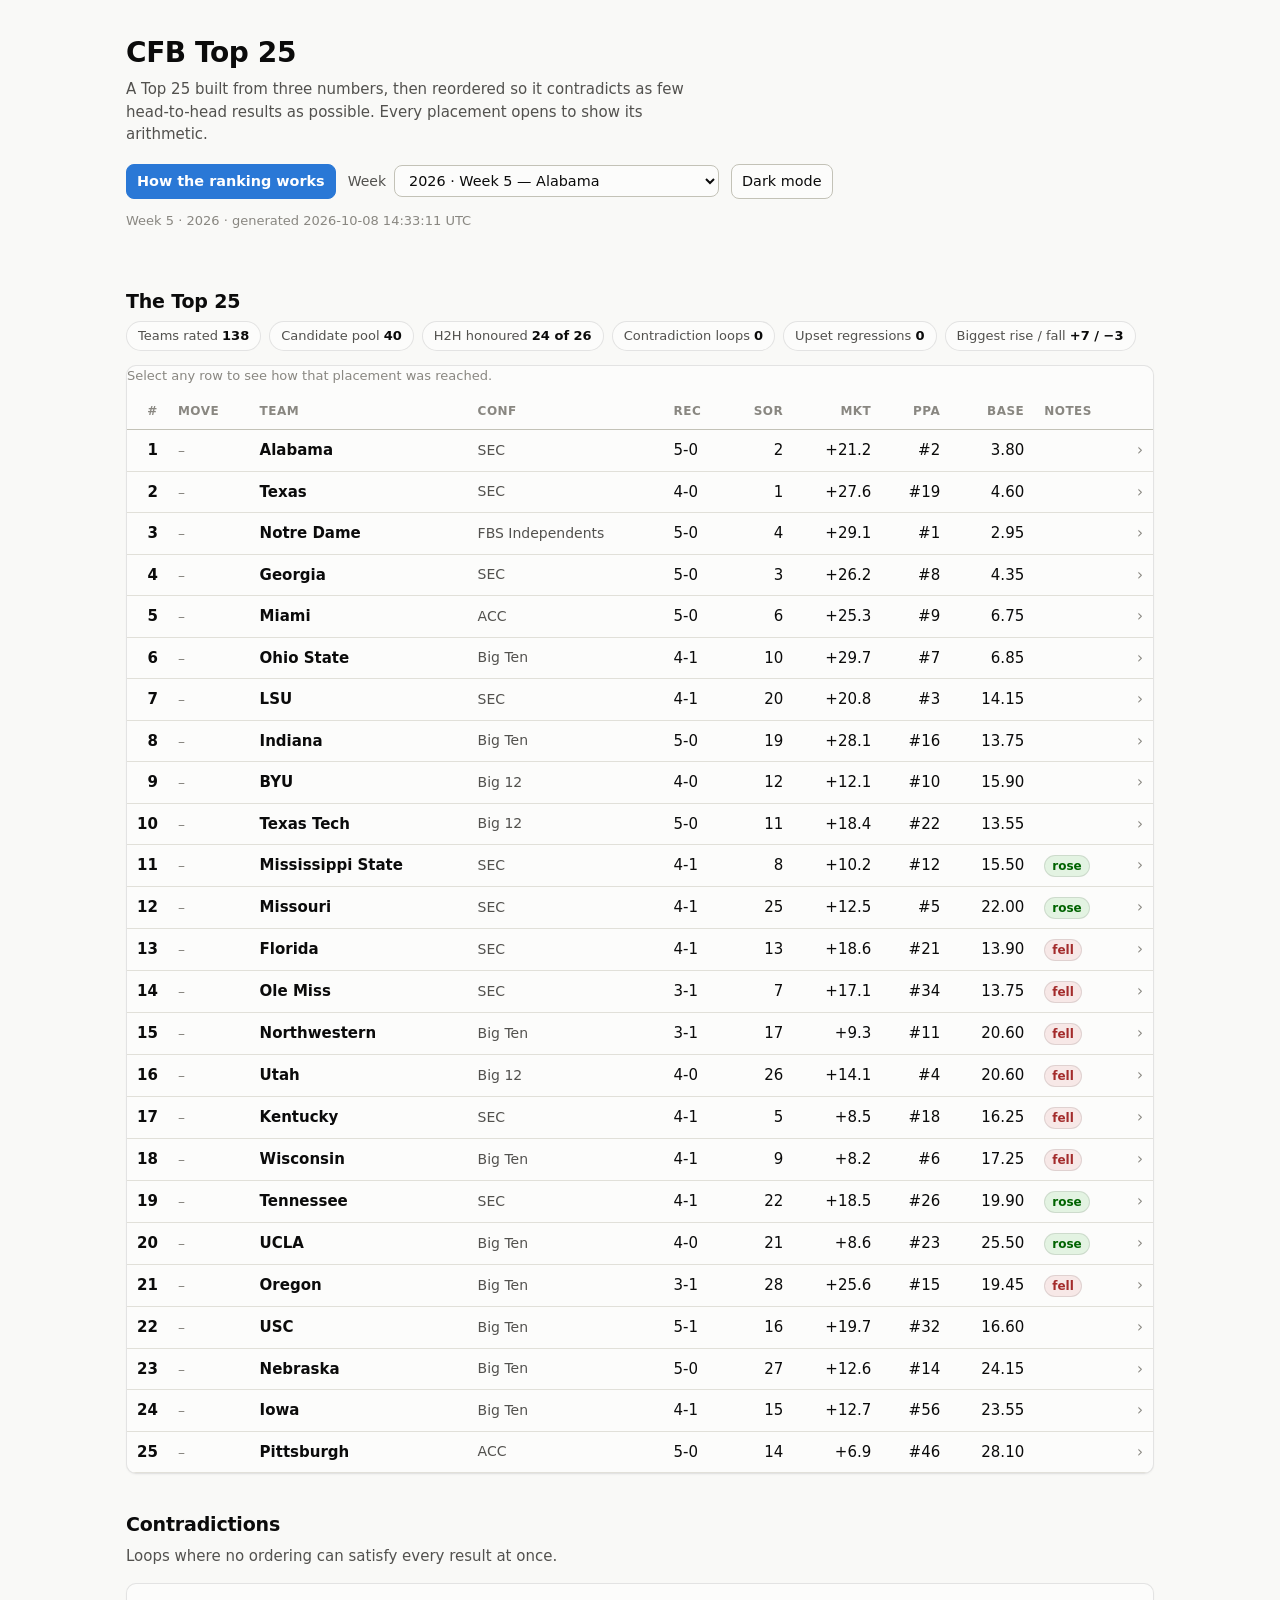
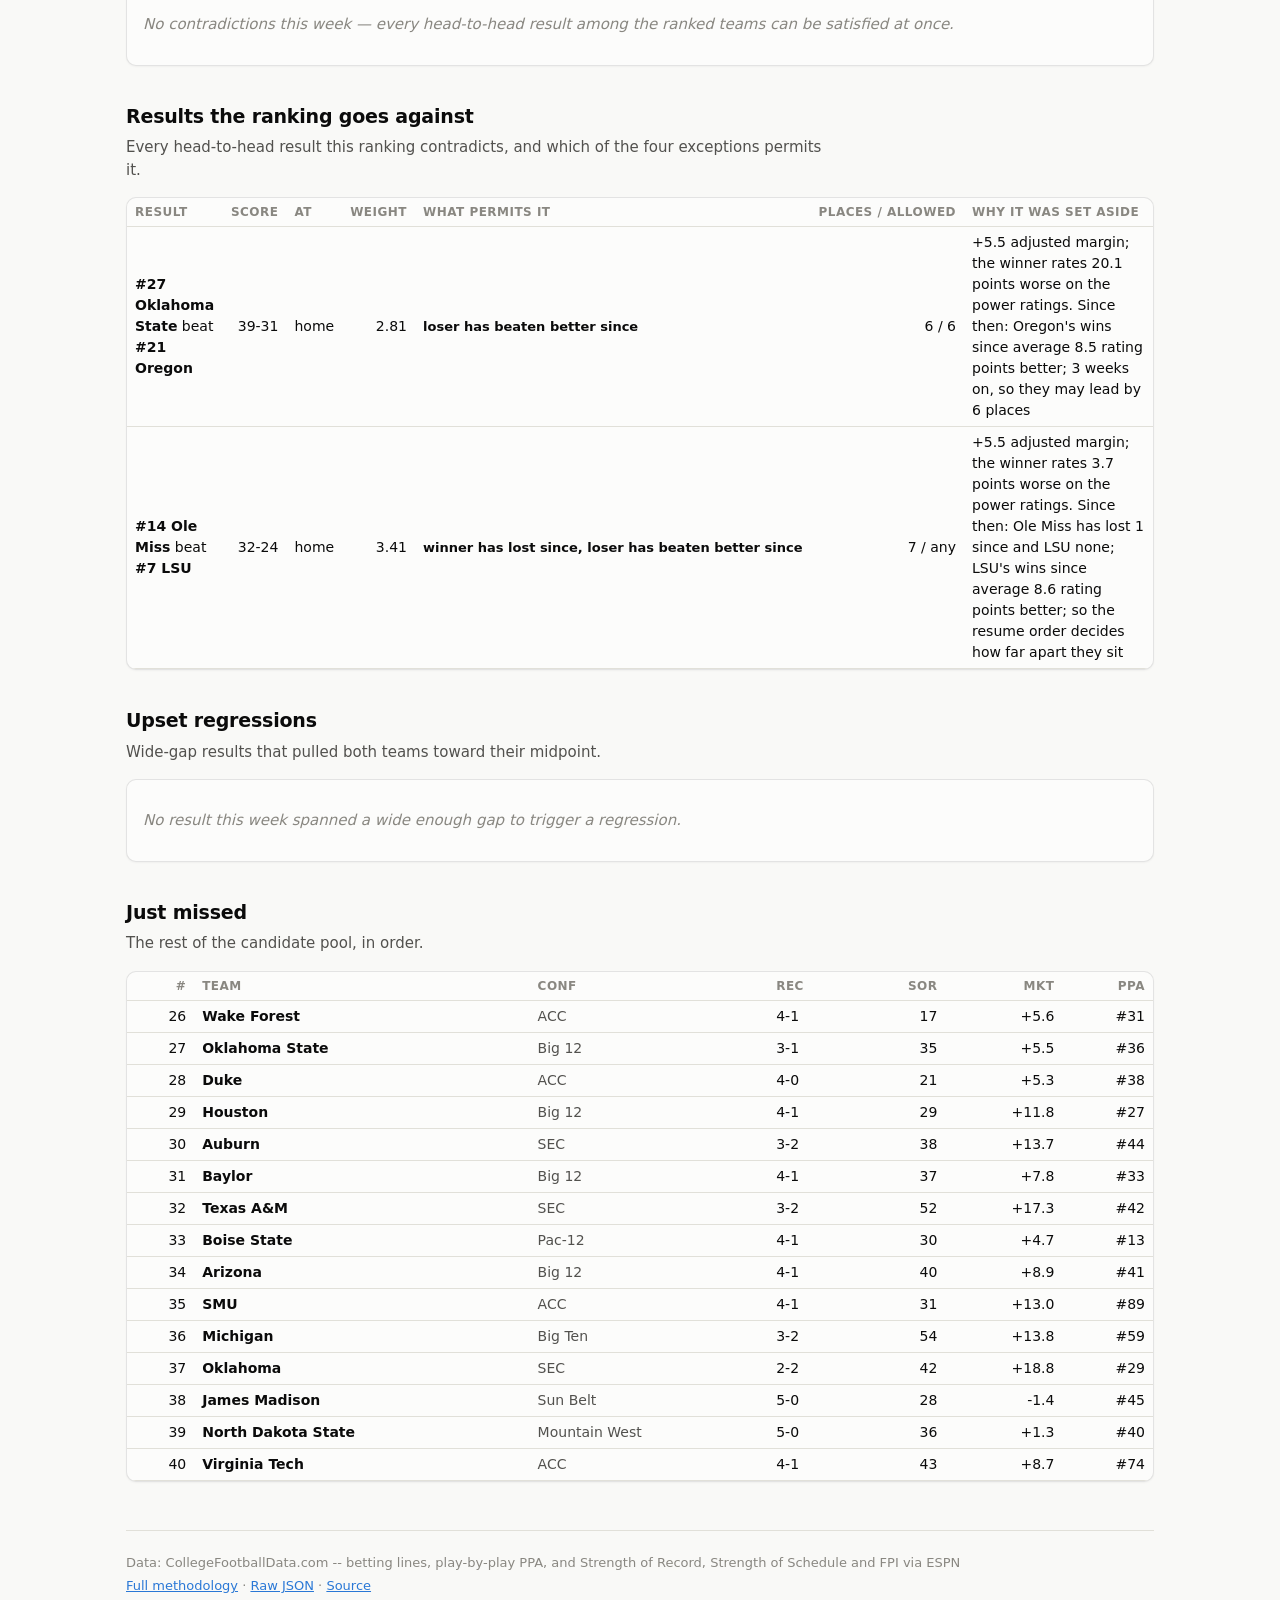
==== docs/index.html @ b26cabbc "Stamp the asset links so a push is not held back by the browser cache The changes were live and the " ====
<!doctype html>
<html lang="en">
<head>
<meta charset="utf-8">
<meta name="viewport" content="width=device-width, initial-scale=1">
<title>CFB Top 25</title>
<meta name="description" content="A college football Top 25 built from Strength of Record, the betting market's neutral-field ratings, opponent-adjusted play-by-play and head-to-head results, with every placement explained.">
<link rel="stylesheet" href="assets/style.css?v=bb4f52e8">
<link rel="icon" href="data:image/svg+xml,%3Csvg xmlns='http://www.w3.org/2000/svg' viewBox='0 0 32 32'%3E%3Ctext y='26' font-size='26'%3E%F0%9F%8F%88%3C/text%3E%3C/svg%3E">
</head>
<body>
<div class="wrap">

  <header class="site">
    <h1>CFB Top 25</h1>
    <p class="tagline">
      A Top 25 built from three numbers, then reordered so it contradicts as few
      head-to-head results as possible. Every placement opens to show its arithmetic.
    </p>

    <div class="controls">
      <button type="button" class="btn primary" id="how-open" aria-haspopup="dialog">
        How the ranking works
      </button>
      <span class="control-group">
        <label for="week-select">Week</label>
        <select id="week-select"></select>
      </span>
      <button type="button" class="btn" id="theme-toggle" aria-pressed="false">Dark mode</button>
      <span class="stamp" id="stamp"></span>
    </div>
    <p class="banner warn" id="banner-stale" hidden></p>
    <p class="banner info" id="banner-sample" hidden></p>
    <p class="banner warn" id="banner-error" hidden></p>
  </header>

  <!-- Everything explanatory lives here rather than above the table, so the page
       opens on the ranking itself. The long version is methodology.html. -->
  <dialog id="how-it-works" aria-labelledby="how-title">
    <div class="dialog-head">
      <h2 id="how-title">How the ranking works</h2>
      <button type="button" class="btn" id="how-close">Close</button>
    </div>
    <div class="dialog-body">

      <p class="lede">
        Four stages. The first three produce a score; the fourth reorders it so the
        ranking contradicts as few head-to-head results as possible.
      </p>

      <h3>Stage 1 &mdash; the three numbers</h3>
      <p class="lede">
        Every team gets three national ranks, and <b>lower is better</b>:
      </p>
      <ul class="inputs">
        <li>
          <b>SoR</b> &mdash; <i>the r&eacute;sum&eacute;.</i>
          Who you beat and how hard that was. We walk a top-25 team through your exact
          schedule and ask how often it would finish with your record. Rarely means a
          better r&eacute;sum&eacute;.
        </li>
        <li>
          <b>Mkt</b> &mdash; <i>Vegas's power ranking.</i>
          How good the money thinks you <em>are</em>, in points on a neutral field. Solved
          from betting lines, so +20 beats +15 by five on a neutral site.
        </li>
        <li>
          <b>PPA</b> &mdash; <i>the game tape, counted.</i>
          How well you actually <em>played</em>, snap by snap: points gained per play on
          offence less points allowed on defence, adjusted for who you played.
        </li>
      </ul>
      <p class="lede">
        Mkt is an opinion formed before games; PPA measures what happened during them.
        That is why both are here. The r&eacute;sum&eacute; carries the most weight, because
        what a team has achieved should outrank how good it looks. Combined they give the
        <b>Base</b> column.
      </p>

      <h3>Stage 2 &mdash; the r&eacute;sum&eacute; adjustment</h3>
      <p class="lede">
        A record alone does not say how you got it, so four things move the Base score:
        <b>how your losses look</b> (a one-point defeat on the road is not a blowout at
        home), <b>your best win</b>, <b>how comfortably you win</b>, and <b>how you played
        against the number</b> &mdash; beating a bad team by 17 when you were favoured by
        28 is a miss, and beating a good one by 1 when you were favoured by 3 is par.
      </p>

      <h3>Stage 3 &mdash; upset regression</h3>
      <p class="lede">
        When a result spans a wide gap &mdash; the 38th-best r&eacute;sum&eacute; beats the
        5th &mdash; it says <em>both</em> teams were mis-rated, not just one. So both are
        pulled toward their midpoint. The winner is not teleported to the top and the
        loser does not get to pretend the game never happened.
      </p>

      <h3>Stage 4 &mdash; head-to-head</h3>
      <p class="lede">
        <b>If a team beat you, it is ranked above you.</b> That is a requirement, not a
        preference, and there are exactly four exceptions &mdash; it has more losses than
        you, or it has lost since while you have not, or it has lost more often since than
        you have, or you have been beating better teams than it has for at least a
        fortnight. The first three let the r&eacute;sum&eacute; decide how far apart you
        finish; the fourth caps it. When the requirement forces a change, both teams move
        toward each other rather than one being dragged to the other.
      </p>
      <p class="lede">
        Results it still contradicts are listed on the page, with the reason, because
        &ldquo;my team beat them and is ranked below them&rdquo; deserves a real answer.
      </p>

      <p class="lede">
        <a href="methodology.html">The full methodology</a> has the arithmetic behind each
        stage, the reasoning for every choice, and the live weights this week is built on.
      </p>
    </div>
  </dialog>

  <main>
    <section id="top25">
      <h2>The Top 25</h2>
      <ul class="pill-row" id="summary"></ul>
      <div class="card cards-on-phone">
        <table id="rankings-table">
          <caption id="rankings-caption">Select any row to see how that placement was reached.</caption>
          <thead>
            <tr>
              <th scope="col" class="num">#</th>
              <th scope="col">Move</th>
              <th scope="col">Team</th>
              <th scope="col" class="col-opt">Conf</th>
              <th scope="col">Rec</th>
              <th scope="col" class="num" title="Strength of Record: how impressive the record is, given who it was played against">SoR</th>
              <th scope="col" class="num" title="Points the betting market implies this team is worth on a neutral field">Mkt</th>
              <th scope="col" class="num" title="National rank in opponent-adjusted points added per play">PPA</th>
              <th scope="col" class="num" title="The three numbers combined: SoR, Mkt and PPA at their weights. Lower is better. Open a row to see what the adjustments and head-to-head did to it.">Base</th>
              <th scope="col">Notes</th>
              <th scope="col" class="col-chev"><span class="sr-only">Expand</span></th>
            </tr>
          </thead>
          <tbody id="rankings-body"></tbody>
        </table>
      </div>
    </section>

    <section id="contradictions">
      <h2>Contradictions</h2>
      <p class="lede">Loops where no ordering can satisfy every result at once.</p>
      <div id="cycles"></div>
    </section>

    <section id="overridden">
      <h2>Results the ranking goes against</h2>
      <p class="lede">
        Every head-to-head result this ranking contradicts, and which of the four
        exceptions permits it.
      </p>
      <div class="card"><div id="overridden-list"></div></div>
    </section>

    <section id="regressions">
      <h2>Upset regressions</h2>
      <p class="lede">Wide-gap results that pulled both teams toward their midpoint.</p>
      <div class="card"><div id="regression-list"></div></div>
    </section>

    <section id="justmissed">
      <h2>Just missed</h2>
      <p class="lede">The rest of the candidate pool, in order.</p>
      <div class="card"><div id="tail-list"></div></div>
    </section>
  </main>

  <footer class="site">
    <p id="attribution"></p>
    <p>
      <a href="methodology.html">Full methodology</a> &middot;
      <a href="data/rankings.json">Raw JSON</a> &middot;
      <a href="https://github.com/thanejohannsen/CFB_Top25">Source</a>
    </p>
    <noscript><p>This page renders from <a href="data/rankings.json">data/rankings.json</a>, which contains the full ranking and every justification.</p></noscript>
  </footer>

</div>
<script src="assets/app.js?v=3ce6017a"></script>
</body>
</html>
---- docs/assets/style.css ----
/* CFB Top 25 -- tokens first, then layout.
   Dark mode is a selected set of steps, not an automatic inversion, and is
   declared under both the OS media query and the data-theme scope so a
   viewer's explicit choice wins either way. */

:root {
  color-scheme: light;

  --plane:        #f9f9f7;
  --surface:      #fcfcfb;
  --surface-2:    #f3f3ef;
  --ink:          #0b0b0b;
  --ink-2:        #52514e;
  --ink-muted:    #898781;
  --rule:         #e1e0d9;
  --rule-strong:  #c3c2b7;
  --border:       rgba(11, 11, 11, 0.10);

  --accent:       #2a78d6;
  --good:         #0ca30c;
  --good-ink:     #006300;
  --critical:     #d03b3b;
  --critical-ink: #a32b2b;
  --warning:      #fab219;
  --warning-ink:  #6b4a00;

  --good-wash:     rgba(12, 163, 12, 0.10);
  --critical-wash: rgba(208, 59, 59, 0.10);
  --warning-wash:  rgba(250, 178, 25, 0.18);
  --accent-wash:   rgba(42, 120, 214, 0.10);

  --radius: 10px;
  --shadow: 0 1px 2px rgba(11, 11, 11, 0.04);
  --font: system-ui, -apple-system, "Segoe UI", Roboto, sans-serif;
  --mono: ui-monospace, SFMono-Regular, Menlo, Consolas, monospace;
}

@media (prefers-color-scheme: dark) {
  :root:where(:not([data-theme="light"])) {
    color-scheme: dark;
    --plane:        #0d0d0d;
    --surface:      #1a1a19;
    --surface-2:    #232322;
    --ink:          #ffffff;
    --ink-2:        #c3c2b7;
    --ink-muted:    #898781;
    --rule:         #2c2c2a;
    --rule-strong:  #383835;
    --border:       rgba(255, 255, 255, 0.10);
    --accent:       #3987e5;
    --good-ink:     #0ca30c;
    --critical-ink: #e66767;
    --warning-ink:  #fab219;
    --good-wash:     rgba(12, 163, 12, 0.16);
    --critical-wash: rgba(208, 59, 59, 0.18);
    --warning-wash:  rgba(250, 178, 25, 0.16);
    --accent-wash:   rgba(57, 135, 229, 0.16);
    --shadow: none;
  }
}

:root[data-theme="dark"] {
  color-scheme: dark;
  --plane:        #0d0d0d;
  --surface:      #1a1a19;
  --surface-2:    #232322;
  --ink:          #ffffff;
  --ink-2:        #c3c2b7;
  --ink-muted:    #898781;
  --rule:         #2c2c2a;
  --rule-strong:  #383835;
  --border:       rgba(255, 255, 255, 0.10);
  --accent:       #3987e5;
  --good-ink:     #0ca30c;
  --critical-ink: #e66767;
  --warning-ink:  #fab219;
  --good-wash:     rgba(12, 163, 12, 0.16);
  --critical-wash: rgba(208, 59, 59, 0.18);
  --warning-wash:  rgba(250, 178, 25, 0.16);
  --accent-wash:   rgba(57, 135, 229, 0.16);
  --shadow: none;
}

* { box-sizing: border-box; }

body {
  margin: 0;
  background: var(--plane);
  color: var(--ink);
  font-family: var(--font);
  font-size: 15px;
  line-height: 1.5;
  -webkit-text-size-adjust: 100%;
}

.wrap { max-width: 1060px; margin: 0 auto; padding: 0 16px 72px; }

a { color: var(--accent); }
a:hover { text-decoration-thickness: 2px; }

/* ---------- header ---------- */
header.site { padding: 32px 0 20px; }
h1 { margin: 0 0 4px; font-size: 1.75rem; letter-spacing: -0.015em; }
.tagline { margin: 0 0 18px; color: var(--ink-2); max-width: 62ch; }

.controls { display: flex; flex-wrap: wrap; gap: 12px; align-items: center; }
.controls label { color: var(--ink-2); font-size: 0.875rem; }
/* Keeps the label with its control when the row wraps on a narrow screen,
   rather than stranding the word "Week" at the end of the line above. */
.control-group { display: inline-flex; align-items: center; gap: 8px; min-width: 0; }
/* The option text is long ("2026 · Week 5 — Alabama"), so the select has to be
   allowed to shrink or it pushes a 360px viewport sideways. */
#week-select { max-width: 100%; min-width: 0; }
select, .btn {
  font: inherit; font-size: 0.9rem; color: var(--ink);
  background: var(--surface); border: 1px solid var(--rule-strong);
  border-radius: 8px; padding: 6px 10px; cursor: pointer;
}
select:focus-visible, .btn:focus-visible, [role="button"]:focus-visible, tr:focus-visible {
  outline: 2px solid var(--accent); outline-offset: 2px;
}
.stamp { color: var(--ink-muted); font-size: 0.8125rem; font-variant-numeric: tabular-nums; }

/* The primary call to action, because on a first visit it is the only thing on
   the page that explains any of this. */
.btn.primary {
  background: var(--accent); border-color: var(--accent);
  color: #ffffff; font-weight: 600;
}

/* ---------- "How the ranking works" ----------
   Everything explanatory lives in here rather than above the table, so the page
   opens on the ranking itself. A native <dialog> gets Escape-to-close, focus
   trapping and inert background for free; it needs Safari 15.4+, and the button
   that opens it is simply inert on anything older rather than broken. */
dialog#how-it-works {
  width: min(64ch, calc(100vw - 32px));
  max-height: min(84vh, 900px);
  padding: 0;
  border: 1px solid var(--border);
  border-radius: var(--radius);
  background: var(--surface);
  color: var(--ink);
  box-shadow: 0 12px 40px rgba(11, 11, 11, 0.22);
  overflow: hidden;                      /* the body scrolls, not the shell */
}
dialog#how-it-works::backdrop { background: rgba(11, 11, 11, 0.55); }

.dialog-head {
  position: sticky; top: 0; z-index: 1;
  display: flex; align-items: center; justify-content: space-between; gap: 16px;
  padding: 16px 20px; background: var(--surface);
  border-bottom: 1px solid var(--rule);
}
.dialog-head h2 { margin: 0; font-size: 1.125rem; }
.dialog-body {
  padding: 4px 20px 20px;
  overflow-y: auto;
  max-height: calc(min(84vh, 900px) - 58px);
  -webkit-overflow-scrolling: touch;
}
.dialog-body h3 {
  margin: 22px 0 6px; font-size: 1rem;
  padding-top: 14px; border-top: 1px solid var(--rule);
}
.dialog-body h3:first-of-type { border-top: 0; padding-top: 0; margin-top: 8px; }
.dialog-body .lede { max-width: none; }
.dialog-body .inputs { margin: 10px 0 14px; }

.banner {
  margin: 16px 0 0; padding: 10px 14px; border-radius: var(--radius);
  border: 1px solid var(--border); font-size: 0.875rem;
}
.banner.warn { background: var(--warning-wash); color: var(--warning-ink); }
.banner.info { background: var(--accent-wash); }
.banner[hidden] { display: none; }

/* ---------- cards & sections ---------- */
section { margin-top: 36px; }
h2 { font-size: 1.1875rem; margin: 0 0 6px; letter-spacing: -0.01em; }
h3 { font-size: 0.9375rem; margin: 0 0 6px; }
.lede { margin: 0 0 16px; color: var(--ink-2); max-width: 74ch; font-size: 0.9375rem; }

.card {
  background: var(--surface); border: 1px solid var(--border);
  border-radius: var(--radius); box-shadow: var(--shadow); overflow: hidden;
}
.card + .card { margin-top: 12px; }
.card-body { padding: 14px 16px; }

/* ---------- table ---------- */
table { width: 100%; border-collapse: collapse; }
caption { text-align: left; padding: 0 0 8px; color: var(--ink-muted); font-size: 0.8125rem; }
th, td { text-align: left; padding: 9px 10px; border-bottom: 1px solid var(--rule); }
thead th {
  font-size: 0.75rem; text-transform: uppercase; letter-spacing: 0.04em;
  color: var(--ink-muted); font-weight: 600; white-space: nowrap;
  border-bottom: 1px solid var(--rule-strong);
}
tbody tr.row { cursor: pointer; }
tbody tr.row:hover { background: var(--surface-2); }
tbody tr.row[aria-expanded="true"] { background: var(--accent-wash); }
.num { text-align: right; font-variant-numeric: tabular-nums; }
.rank { font-weight: 650; width: 2.5rem; }
.team { font-weight: 600; }
.conf { color: var(--ink-2); font-size: 0.875rem; }
.chev { color: var(--ink-muted); width: 1.5rem; text-align: center; }

/* ---------- state encoding ----------
   Honoured vs overridden is red-vs-green, which deuteranopes cannot separate
   (measured CVD dE 4.1), so every state carries a glyph and a word; colour only
   reinforces what the text already says. */
.delta { font-variant-numeric: tabular-nums; white-space: nowrap; font-size: 0.875rem; }
.delta.up   { color: var(--good-ink); }
.delta.down { color: var(--critical-ink); }
.delta.same, .delta.new { color: var(--ink-muted); }

.badge {
  display: inline-block; padding: 1px 7px; margin-right: 4px;
  border-radius: 999px; font-size: 0.75rem; font-weight: 600;
  border: 1px solid var(--border); white-space: nowrap;
}
.badge.cycle     { background: var(--accent-wash);   color: var(--accent); }
.badge.regressed { background: var(--warning-wash);  color: var(--warning-ink); }
.badge.lifted    { background: var(--good-wash);     color: var(--good-ink); }
.badge.dropped   { background: var(--critical-wash); color: var(--critical-ink); }

.state { font-size: 0.8125rem; font-weight: 600; white-space: nowrap; }
.state.honored    { color: var(--good-ink); }
.state.overridden { color: var(--critical-ink); }

/* Which of the four exceptions permits ranking against a result. The label says
   which, so colour only picks out the one worth noticing -- and "no exception"
   should never appear beside an overridden result at all, so if it ever does, it
   is a bug and it is meant to look like one. */
.muted { color: var(--ink-muted); font-weight: 400; }
.state.rule-none { color: var(--critical-ink); }
.state.rule-1,
.state.rule-2,
.state.rule-3,
.state.rule-4 { color: var(--ink); font-weight: 600; }

/* ---------- detail panel ---------- */
tr.detail > td { background: var(--surface-2); padding: 0; border-bottom: 1px solid var(--rule-strong); }
/* Also restated inside the phone block, where an ID selector outranks this. */
tr.detail[hidden] { display: none; }
.detail-wide { padding: 12px 16px 16px; }
.detail-wide .lede { font-size: 0.8125rem; margin-bottom: 10px; }

/* ---------- the four stages ----------
   One block per stage of the ranking, in the order it runs, so the panel reads
   the way the ranking works instead of splitting the same facts across a prose
   column and a table of pairs. */
.stages {
  display: grid; gap: 12px; margin: 0 0 22px;
  grid-template-columns: repeat(auto-fit, minmax(22rem, 1fr));
  /* Each stage block is as tall as its own content. Stretching stage 1's two
     lines to match stage 2's component table just makes the short ones hollow. */
  align-items: start;
}
.stage {
  border: 1px solid var(--border); border-radius: var(--radius);
  background: var(--surface); padding: 12px 14px;
}
.stage h4 {
  margin: 0 0 6px; display: flex; flex-wrap: wrap; gap: 8px; align-items: baseline;
  font-size: 0.75rem; text-transform: uppercase; letter-spacing: 0.04em;
}
.stage-n { color: var(--accent); font-weight: 700; }
.stage-title { color: var(--ink-muted); font-weight: 600; }
.stage-result {
  margin: 0; font-size: 1.0625rem; font-weight: 600;
  font-variant-numeric: tabular-nums;
}
.stage-note {
  margin: 6px 0 0; font-size: 0.8125rem; color: var(--ink-2); line-height: 1.5;
}

/* Stages 1 and 2, as category / number / sentence. As flat label-value pairs it
   was impossible to tell which number belonged to which component. */
.adj-table { margin: 10px 0 0; font-size: 0.8125rem; }
.adj-table td { padding: 5px 0; border-bottom: 1px solid var(--rule); }
.adj-what { color: var(--ink); font-weight: 600; white-space: nowrap; }
.adj-pts {
  font-variant-numeric: tabular-nums; font-weight: 600;
  padding-left: 12px !important; padding-right: 12px !important;
  white-space: nowrap;
}
.adj-note { color: var(--ink-2); width: 99%; }
.adj-table tr.adj-total td {
  border-bottom: 0; border-top: 1px solid var(--rule-strong);
  padding-top: 7px;
}
.adj-table tr.adj-total .adj-note { color: var(--ink-muted); font-weight: 400; }
.adj-table tr:last-child td { border-bottom: 0; }
.reasons { margin: 0; padding-left: 18px; }
.reasons li { margin-bottom: 6px; font-size: 0.9375rem; }
.kv { display: grid; grid-template-columns: auto 1fr; gap: 2px 12px; font-size: 0.875rem; margin: 0; }
.kv dt { color: var(--ink-2); }
.kv dd { margin: 0; font-variant-numeric: tabular-nums; }
.h2h { width: 100%; font-size: 0.875rem; }
.h2h th, .h2h td { padding: 5px 8px; border-bottom: 1px solid var(--rule); }
.formula { font-family: var(--mono); font-size: 0.8125rem; color: var(--ink-2); }
/* Worked arithmetic is column-aligned, so it cannot wrap -- scroll it sideways
   rather than let it widen the page on a phone. */
pre.formula { margin: 10px 0; overflow-x: auto; -webkit-overflow-scrolling: touch; line-height: 1.5; }

/* ---------- cycle diagram ---------- */
.cycle-figure { margin: 0; display: flex; flex-wrap: wrap; gap: 20px; align-items: flex-start; }
.cycle-figure svg { flex: 0 0 auto; }
.legend { display: flex; flex-wrap: wrap; gap: 14px; margin: 10px 0 0; padding: 0; list-style: none; font-size: 0.8125rem; color: var(--ink-2); }
.legend li { display: flex; align-items: center; gap: 6px; }
.swatch { width: 22px; height: 0; border-top-width: 2px; border-top-style: solid; display: inline-block; }
.swatch.honored    { border-top-color: var(--ink-2); }
.swatch.overridden { border-top-color: var(--critical); border-top-style: dashed; }

.node-shape { fill: var(--surface); stroke: var(--rule-strong); stroke-width: 1.5; }
.node-label { fill: var(--ink); font-size: 11px; font-weight: 600; }
.node-rank  { fill: var(--ink-muted); font-size: 10px; }
.edge-honored    { stroke: var(--ink-2); stroke-width: 2; fill: none; }
.edge-overridden { stroke: var(--critical); stroke-width: 2; fill: none; stroke-dasharray: 5 4; }

/* ---------- misc ---------- */
.empty { color: var(--ink-muted); font-style: italic; padding: 14px 16px; }

/* Wide data tables scroll within their own box. Narrowing the page instead
   would mean dropping columns that are the whole point of the panel. */
.table-scroll { max-width: 100%; overflow-x: auto; -webkit-overflow-scrolling: touch; }
.table-scroll > table { min-width: 36rem; }
.pill-row { display: flex; flex-wrap: wrap; gap: 8px; margin: 0 0 14px; padding: 0; list-style: none; }
.pill {
  background: var(--surface); border: 1px solid var(--border); border-radius: 999px;
  padding: 4px 11px; font-size: 0.8125rem; color: var(--ink-2);
}
.pill b { color: var(--ink); font-variant-numeric: tabular-nums; }
footer.site { margin-top: 48px; padding-top: 18px; border-top: 1px solid var(--rule); color: var(--ink-muted); font-size: 0.8125rem; }
footer.site p { margin: 4px 0; }
.sr-only {
  position: absolute; width: 1px; height: 1px; padding: 0; margin: -1px;
  overflow: hidden; clip: rect(0, 0, 0, 0); white-space: nowrap; border: 0;
}

/* ---------- phone: the table becomes a card list ----------
   A six-column grid is unreadable at 390px, and hiding four columns (what this
   used to do) throws away most of the comparison the table exists for. Below
   640px each row becomes a card instead: nothing is dropped, the numbers carry
   their own labels, and the whole card is the tap target. One DOM, no width
   branching in JavaScript. */
@media (max-width: 640px) {
  body { font-size: 15px; }
  .wrap { padding: 0 14px 56px; }

  /* Two things here are load-bearing, and both were bugs first. `:not([hidden])`
     and not a bare `tr`: an ID selector outranks the plain
     `tr.detail[hidden] { display: none }` further up the file, so laying out every
     row as a block FORCED ALL 25 EXPANDED PANELS OPEN -- the page went from
     3,700px tall to 65,000px. And DIRECT CHILDREN only: as a descendant selector
     it also reached the tables nested inside an expanded panel and stacked their
     cells, separating every number from its own row. Scoped to the table's own
     rows, a hidden row gets no author `display` at all and a nested table is
     governed by its own rules -- neither has to out-specify an id. */
  #rankings-table,
  #rankings-table > tbody,
  #rankings-table > tbody > tr:not([hidden]),
  #rankings-table > tbody > tr > td { display: block; width: auto; }
  #rankings-table > thead { display: none; }         /* labels live on the cells */
  #rankings-table caption {
    display: block; width: 100%;
    padding: 0 0 12px; text-align: left;
  }
  .card.cards-on-phone { border: 0; background: none; box-shadow: none; }

  #rankings-body tr.row {
    display: grid;
    grid-template-columns: 2.6rem minmax(0, 1fr) auto;
    grid-template-areas:
      "rank team move"
      "rank meta meta"
      "nums nums nums"
      "score score score"
      "note note note";
    column-gap: 10px;
    row-gap: 3px;
    align-items: baseline;
    padding: 12px 14px;
    margin-bottom: 8px;
    min-height: 44px;                                /* comfortable tap target */
    border: 1px solid var(--border);
    border-radius: var(--radius);
    background: var(--surface);
  }
  #rankings-body tr.row[aria-expanded="true"] {
    background: var(--accent-wash);
    border-color: var(--accent);
  }
  #rankings-body tr.row td { border-bottom: 0; padding: 0; }

  #rankings-body .c-rank {
    grid-area: rank;
    font-size: 1.5rem; font-weight: 700; line-height: 1.1;
    text-align: left !important;
  }
  #rankings-body .c-team { grid-area: team; font-size: 1.0625rem; }
  #rankings-body .c-move { grid-area: move; justify-self: end; }

  /* Conference and record share the second line, pushed to opposite ends. */
  #rankings-body .c-conf,
  #rankings-body .c-rec { grid-area: meta; color: var(--ink-2); font-size: 0.875rem; }
  #rankings-body .c-conf { justify-self: start; }
  #rankings-body .c-rec  { justify-self: end; font-variant-numeric: tabular-nums; }

  /* Third line: the three base inputs become labelled chips. */
  #rankings-body .c-sor,
  #rankings-body .c-mkt,
  #rankings-body .c-ppa {
    grid-area: nums;
    display: inline-flex; gap: 4px;
    margin-top: 5px;
    font-size: 0.8125rem; color: var(--ink-2);
    text-align: left !important;
  }
  #rankings-body .c-sor::before,
  #rankings-body .c-mkt::before,
  #rankings-body .c-ppa::before {
    content: attr(data-label) "\00a0";              /* keep label and value apart */
    color: var(--ink-muted); font-weight: 600;
  }
  #rankings-body .c-sor { justify-self: start; }
  #rankings-body .c-mkt { justify-self: center; }
  #rankings-body .c-ppa { justify-self: end; }

  #rankings-body .c-notes {
    grid-area: note;
    display: flex; flex-wrap: wrap; gap: 6px; align-items: center;
  }
  #rankings-body .c-notes:empty { display: none; }
  /* Base gets its own line rather than crowding the three rank chips above it. */
  #rankings-body .c-base {
    grid-area: score;
    display: inline-flex; gap: 4px;
    justify-self: start;
    font-size: 0.8125rem; color: var(--ink-2);
    text-align: left !important;
  }
  #rankings-body .c-base::before {
    content: attr(data-label) "\00a0";
    color: var(--ink-muted); font-weight: 600;
  }

  /* Both are in the expanded panel, where there is room to explain them. */
  #rankings-body .c-sos,
  #rankings-body .c-fpi { display: none; }
  #rankings-body .c-chev { display: none; }          /* the card is the target */
  .badge { font-size: 0.6875rem; padding: 1px 7px; }

  /* The expanded panel sits inside the card list, full width. */
  tr.detail > td { border-bottom: 0; }
  .detail-wide { padding: 4px 2px 12px; }

  /* Head-to-head: stack each opponent rather than scrolling sideways. */
  .detail-wide .table-scroll { overflow: visible; }
  .detail-wide .h2h,
  .detail-wide .h2h tbody,
  .detail-wide .h2h tr,
  .detail-wide .h2h td { display: block; width: auto; }
  .detail-wide .h2h { min-width: 0; }
  .detail-wide .h2h thead { display: none; }
  .detail-wide .h2h tbody tr {
    border: 1px solid var(--border); border-radius: 8px;
    padding: 10px 12px; margin-bottom: 8px; background: var(--surface);
  }
  .detail-wide .h2h td { border-bottom: 0; padding: 1px 0; }
  .detail-wide .h2h .h-verb,
  .detail-wide .h2h .h-opp,
  .detail-wide .h2h .h-score { display: inline; }
  .detail-wide .h2h .h-verb { margin-right: 4px; }   /* "beat" + "#21 USC" */
  .detail-wide .h-verb { color: var(--ink-2); }
  .detail-wide .h-score { margin-left: 6px; font-variant-numeric: tabular-nums; }
  /* Any cell that carries its own label renders inline with it. Keyed on the
     attribute rather than a list of classes so the resume table's At / Wk / win
     probability are labelled too, instead of showing bare numbers. */
  .detail-wide .h2h td[data-label] {
    display: inline-block; margin-right: 12px;
    font-size: 0.8125rem; text-align: left !important;
  }
  .detail-wide .h2h td[data-label]::before {
    content: attr(data-label) " ";
    color: var(--ink-muted); font-weight: 600;
  }
  /* The rule that permitted an override is a sentence, so it takes its own line
     rather than sitting inline with the short numeric cells. */
  .detail-wide .h2h .h-why { display: block; margin-top: 2px; color: var(--ink-2); }
  .detail-wide .h2h .h-why:empty { display: none; }
  .detail-wide .h-state { margin-top: 4px; }

  /* Every other wide table keeps its own horizontal scroll box. */
  .table-scroll > table { min-width: 30rem; }

  /* The adjustment stays readable at 390px as a two-column grid: label and
     number on one line, the sentence full width beneath. */
  .adj-table, .adj-table tbody { display: block; width: auto; }
  .adj-table tr {
    display: grid; grid-template-columns: 1fr auto; gap: 0 10px;
    padding: 7px 0; border-bottom: 1px solid var(--rule);
  }
  .adj-table td { display: block; border: 0; padding: 0; }
  .adj-table .adj-pts { grid-column: 2; text-align: right; padding: 0 !important; }
  .adj-table .adj-note { grid-column: 1 / -1; margin-top: 2px; }
  .adj-table .adj-note:empty { display: none; }
  /* In grid layout a border on each cell draws two separate segments, so the
     total's rule goes on the row. */
  .adj-table tr.adj-total { border-top: 1px solid var(--rule-strong); }
  .adj-table tr.adj-total td { padding-top: 0; border-top: 0; }

  /* A floating card at 390px wastes the screen it is trying to use, so the
     dialog becomes a full-height sheet. */
  dialog#how-it-works {
    width: 100vw; max-width: 100vw;
    height: 100dvh; max-height: 100dvh;
    margin: 0; border: 0; border-radius: 0;
  }
  .dialog-body { max-height: calc(100dvh - 58px); }
}

/* Tablets: keep the table, drop only the secondary columns. */
@media (min-width: 641px) and (max-width: 860px) {
  .col-opt { display: none; }
}


/* -- The three numbers, explained above the table ------------------------- */
.inputs {
  list-style: none;
  margin: 14px 0 10px;
  padding: 0;
  display: grid;
  gap: 8px;
}
.inputs li {
  padding: 10px 14px;
  border: 1px solid var(--border);
  border-left: 3px solid var(--accent);
  border-radius: var(--radius);
  background: var(--surface);
  font-size: 0.9375rem;
  line-height: 1.5;
  color: var(--ink-2);
}
.inputs b { color: var(--ink); font-size: 1rem; }
.inputs i { font-style: normal; color: var(--ink); }

/* Side by side once there is room for it. */
@media (min-width: 900px) {
  .inputs { grid-template-columns: repeat(3, 1fr); gap: 12px; }
}
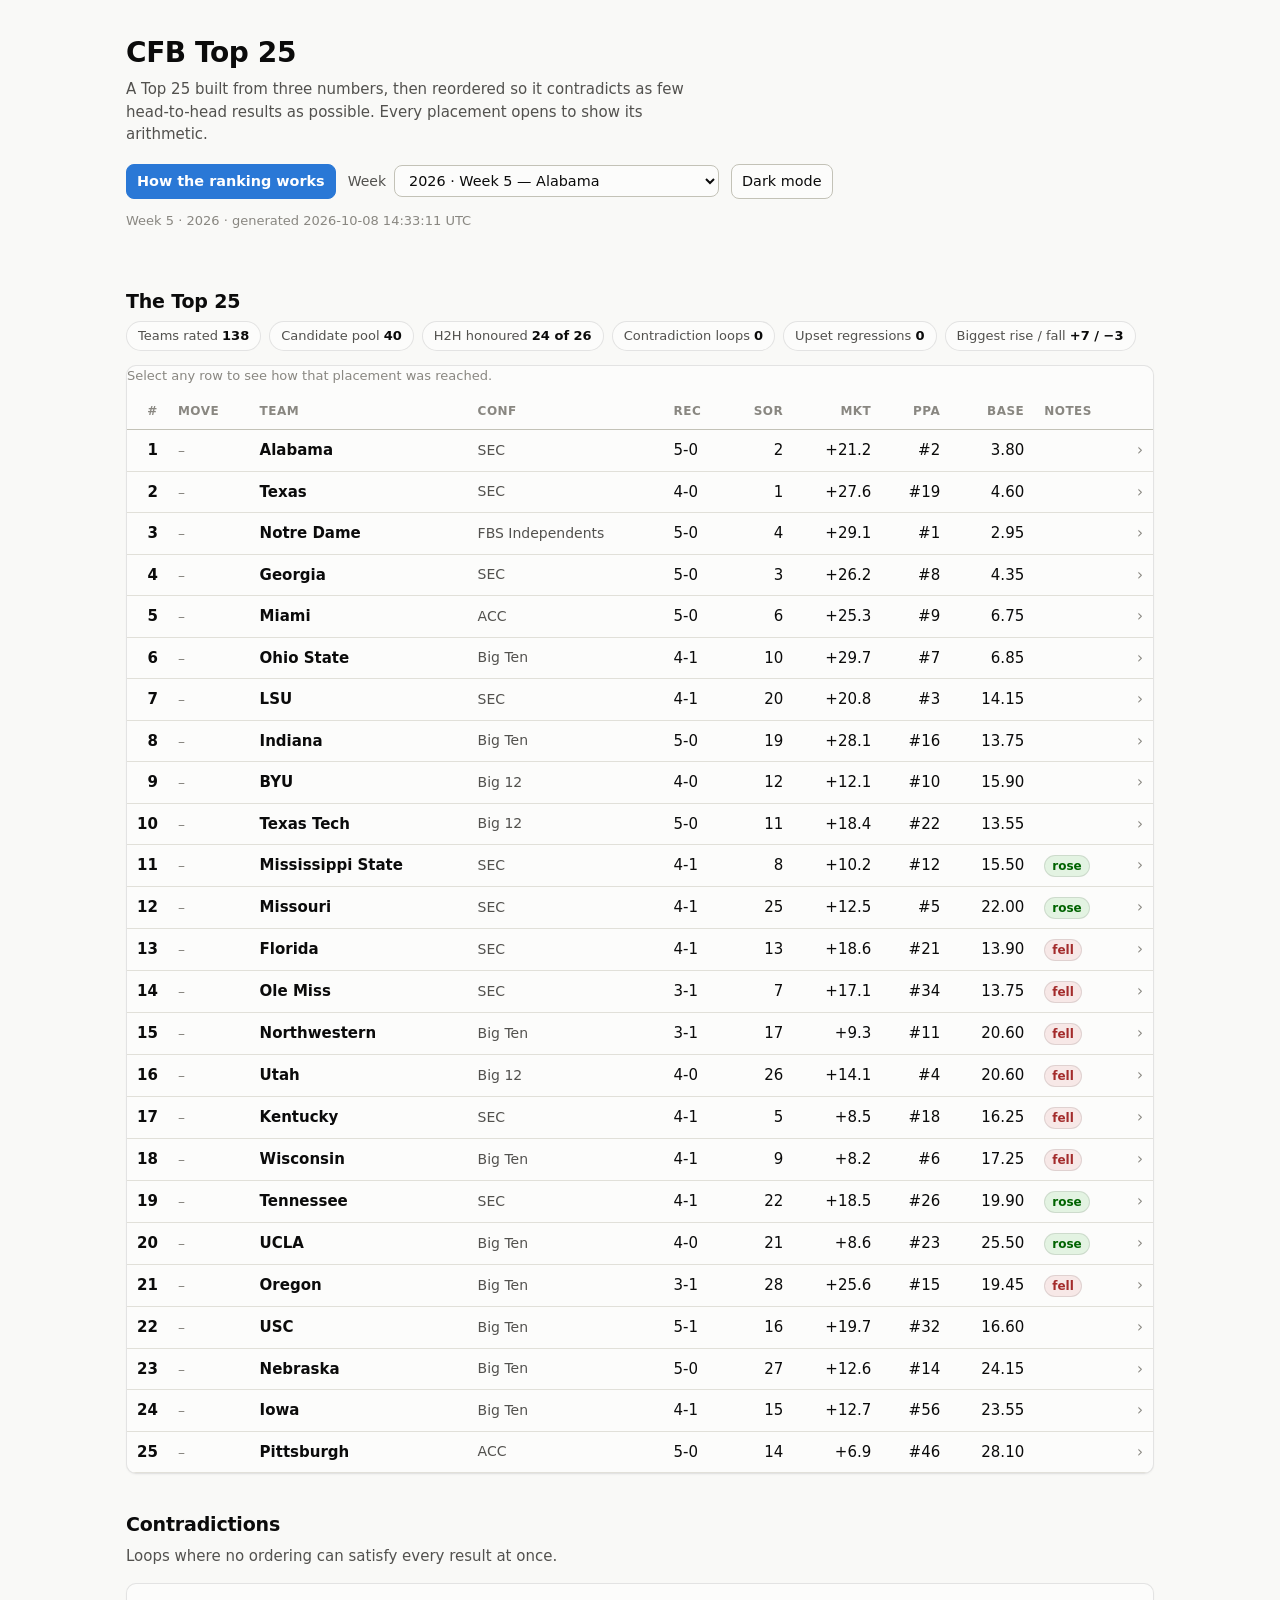
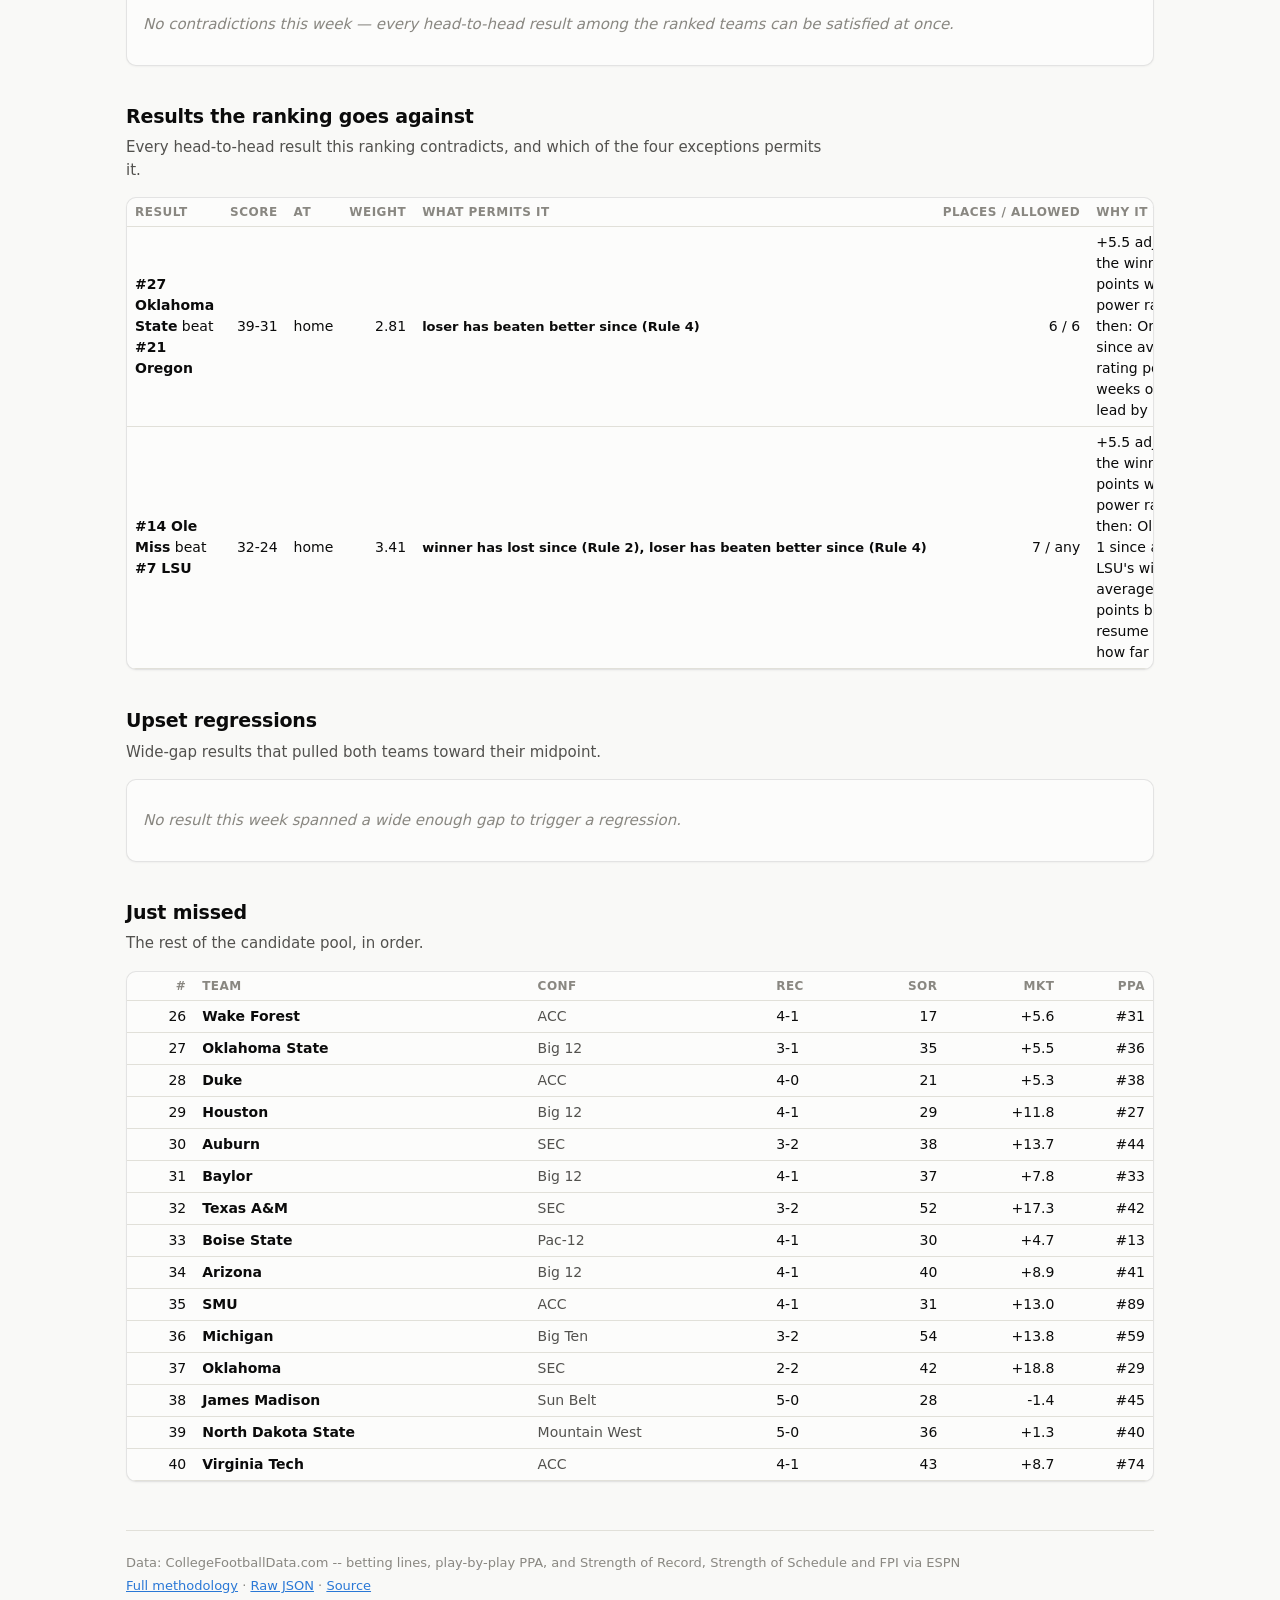
==== commit bdf64974: "Publish the venue step, put the worst game on the raw scale, number the rules ## The cover sentence " ====
--- a/docs/index.html
+++ b/docs/index.html
@@ -5,7 +5,7 @@
 <meta name="viewport" content="width=device-width, initial-scale=1">
 <title>CFB Top 25</title>
 <meta name="description" content="A college football Top 25 built from Strength of Record, the betting market's neutral-field ratings, opponent-adjusted play-by-play and head-to-head results, with every placement explained.">
-<link rel="stylesheet" href="assets/style.css?v=bb4f52e8">
+<link rel="stylesheet" href="assets/style.css?v=34bf185c">
 <link rel="icon" href="data:image/svg+xml,%3Csvg xmlns='http://www.w3.org/2000/svg' viewBox='0 0 32 32'%3E%3Ctext y='26' font-size='26'%3E%F0%9F%8F%88%3C/text%3E%3C/svg%3E">
 </head>
 <body>
@@ -97,16 +97,24 @@
       <h3>Stage 4 &mdash; head-to-head</h3>
       <p class="lede">
         <b>If a team beat you, it is ranked above you.</b> That is a requirement, not a
-        preference, and there are exactly four exceptions &mdash; it has more losses than
-        you, or it has lost since while you have not, or it has lost more often since than
-        you have, or you have been beating better teams than it has for at least a
-        fortnight. The first three let the r&eacute;sum&eacute; decide how far apart you
-        finish; the fourth caps it. When the requirement forces a change, both teams move
+        preference, and there are exactly four exceptions:
+      </p>
+      <ul class="reasons">
+        <li><b>Rule 1</b> &mdash; it has more losses than you. Any gap.</li>
+        <li><b>Rule 2</b> &mdash; it has lost since the game and you have not. Any gap.</li>
+        <li><b>Rule 3</b> &mdash; it has lost more often since the game than you have. Any gap.</li>
+        <li><b>Rule 4</b> &mdash; you have been beating better teams than it has, and at
+          least two weeks have passed. Capped, and the cap grows the longer it stays true.</li>
+      </ul>
+      <p class="lede">
+        Nothing else counts. Rules 1 to 3 let the r&eacute;sum&eacute; decide how far apart
+        you finish; rule 4 caps it. When the requirement forces a change, both teams move
         toward each other rather than one being dragged to the other.
       </p>
       <p class="lede">
-        Results it still contradicts are listed on the page, with the reason, because
-        &ldquo;my team beat them and is ranked below them&rdquo; deserves a real answer.
+        Results it still contradicts are listed on the page, and every team&rsquo;s own card
+        names the rule by number, because &ldquo;my team beat them and is ranked below
+        them&rdquo; deserves a real answer.
       </p>
 
       <p class="lede">
@@ -182,6 +190,6 @@
   </footer>
 
 </div>
-<script src="assets/app.js?v=3ce6017a"></script>
+<script src="assets/app.js?v=f9cb8b66"></script>
 </body>
 </html>
--- a/docs/assets/style.css
+++ b/docs/assets/style.css
@@ -165,7 +165,8 @@
 }
 .dialog-body h3:first-of-type { border-top: 0; padding-top: 0; margin-top: 8px; }
 .dialog-body .lede { max-width: none; }
-.dialog-body .inputs { margin: 10px 0 14px; }
+.dialog-body .inputs,
+.dialog-body .reasons { margin: 10px 0 14px; }
 
 .banner {
   margin: 16px 0 0; padding: 10px 14px; border-radius: var(--radius);
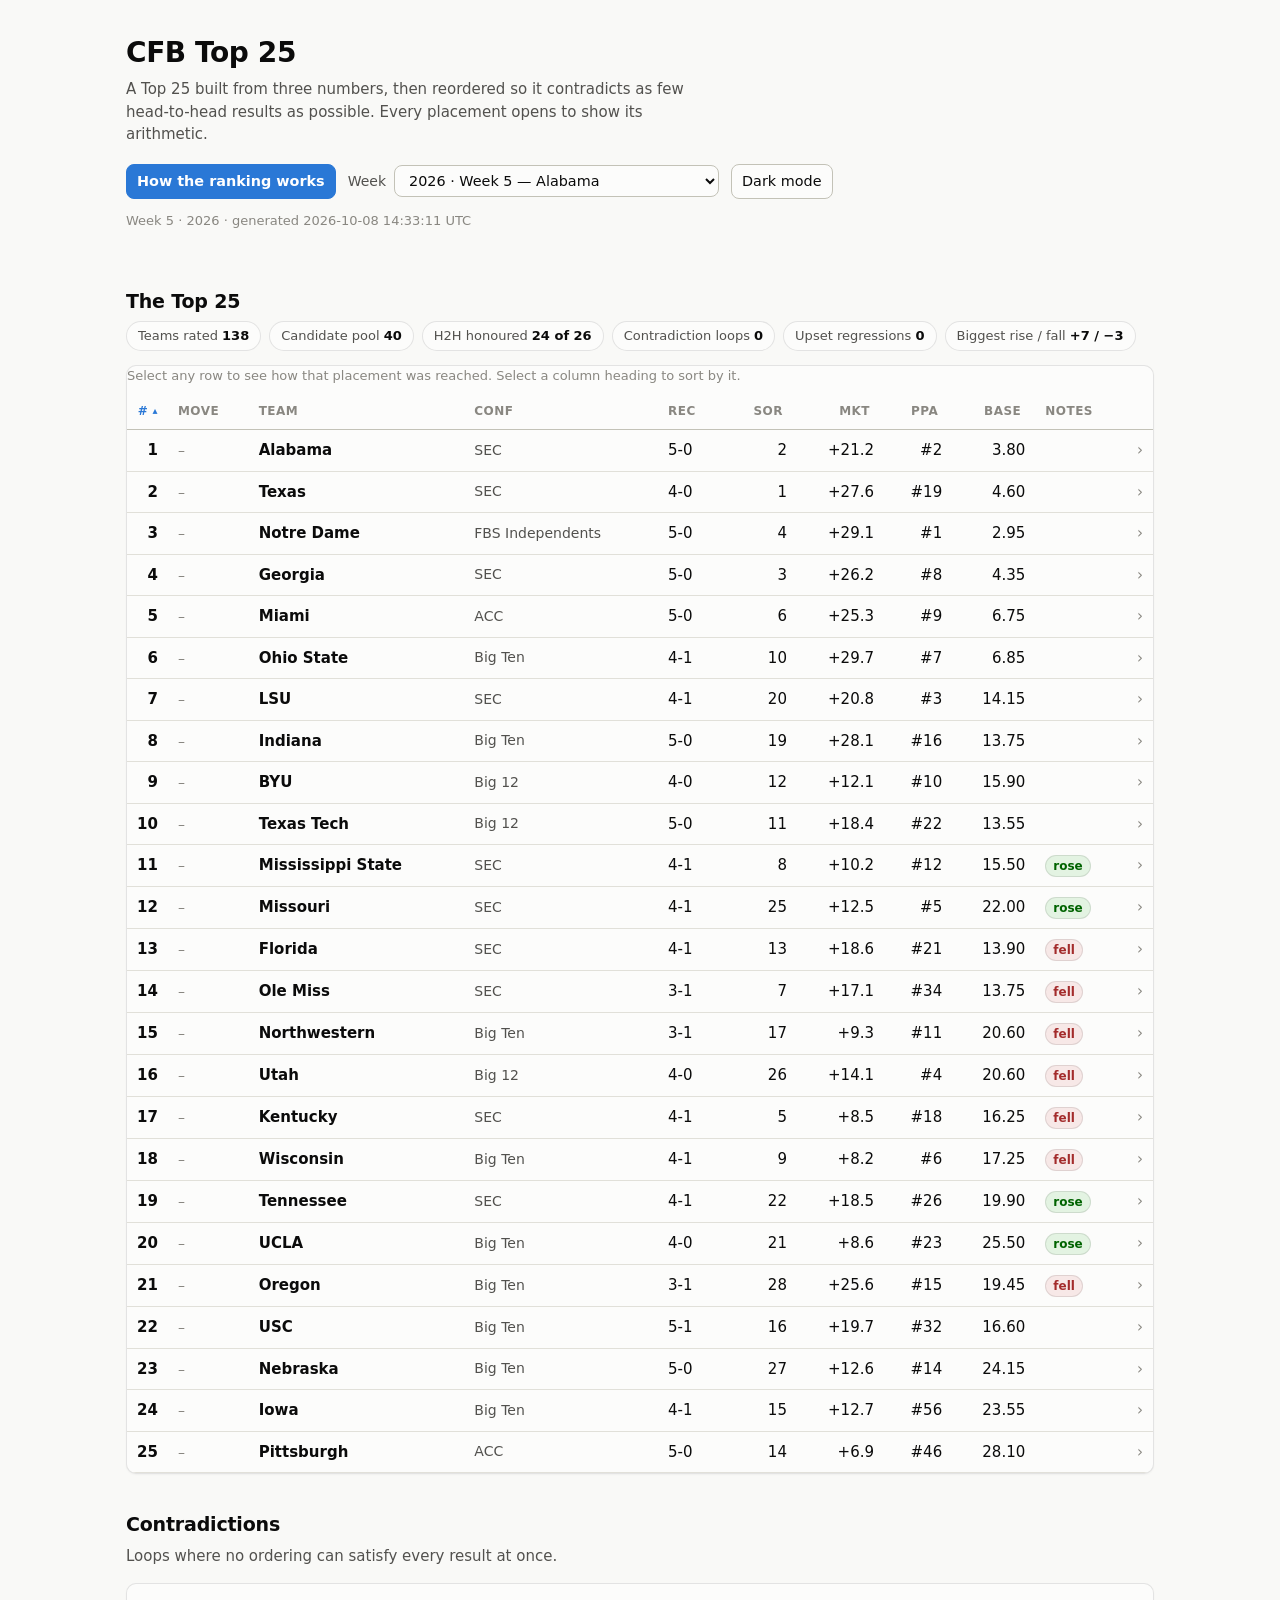
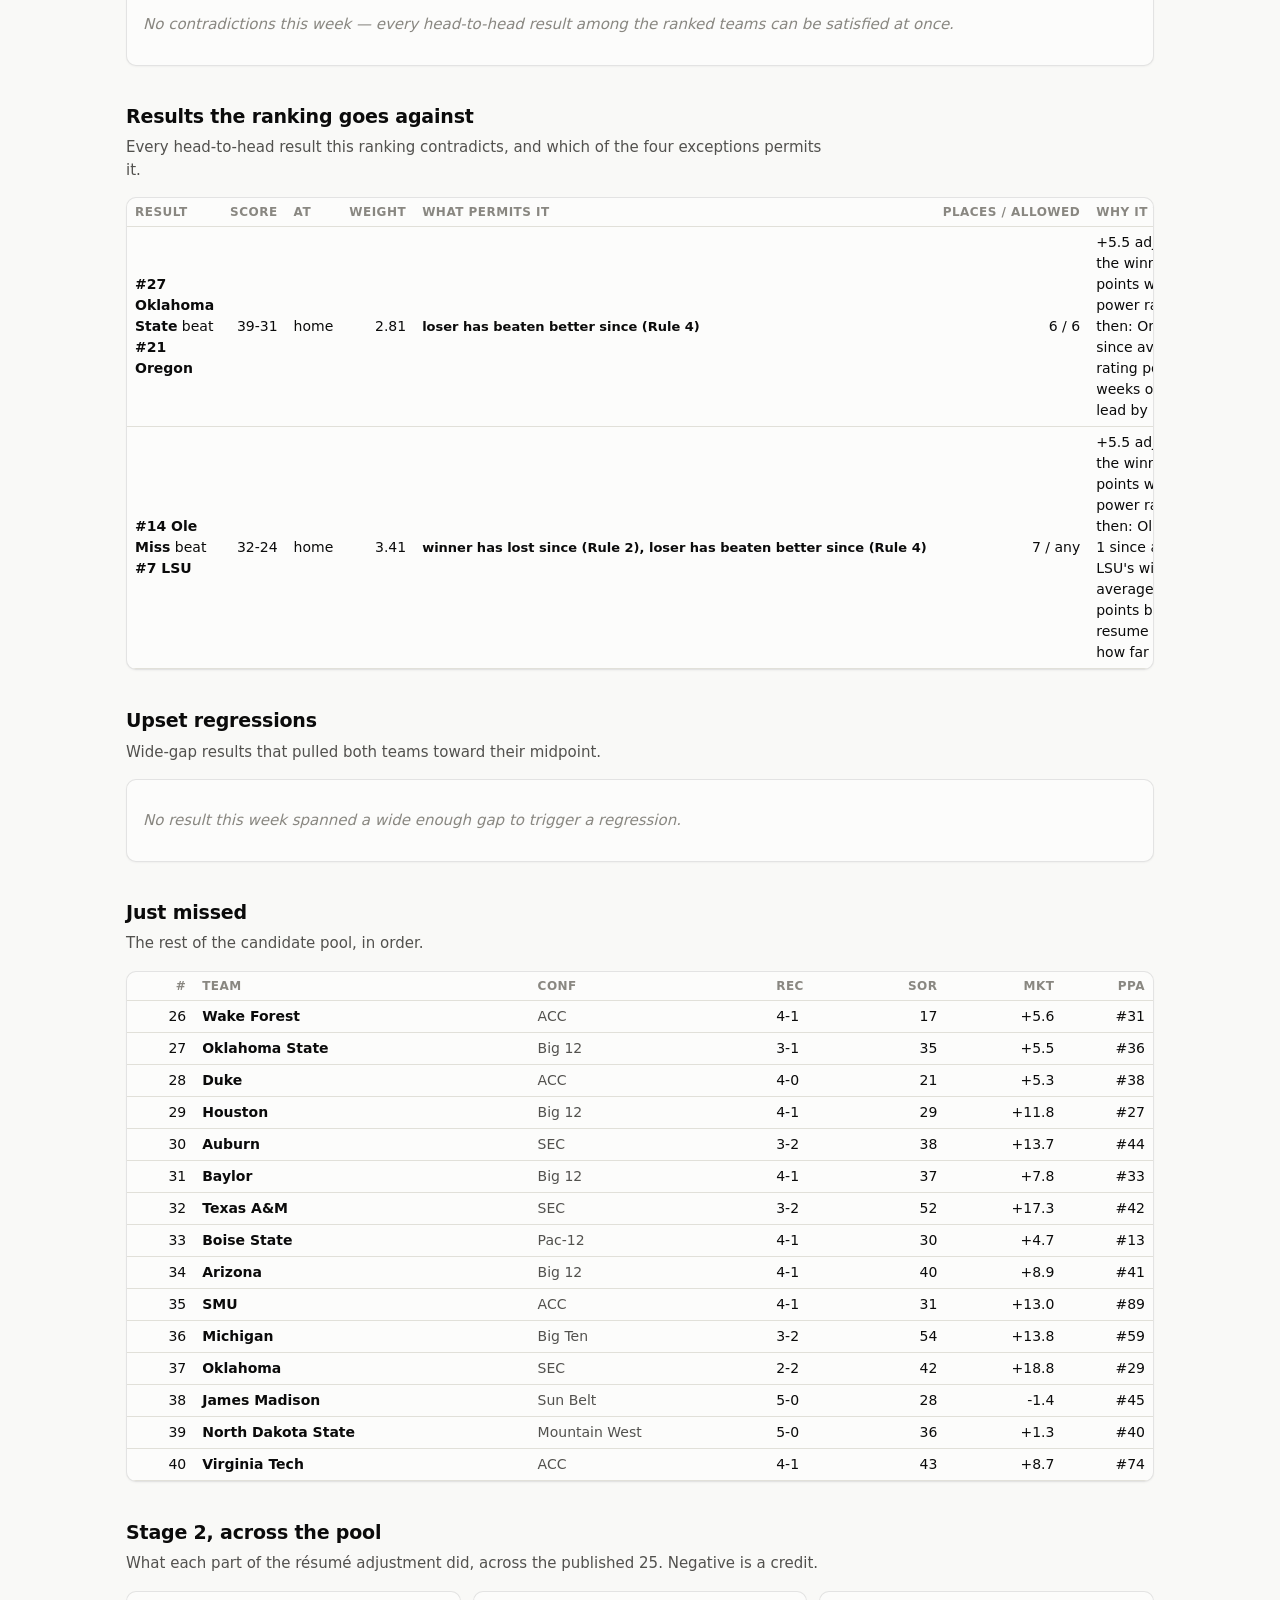
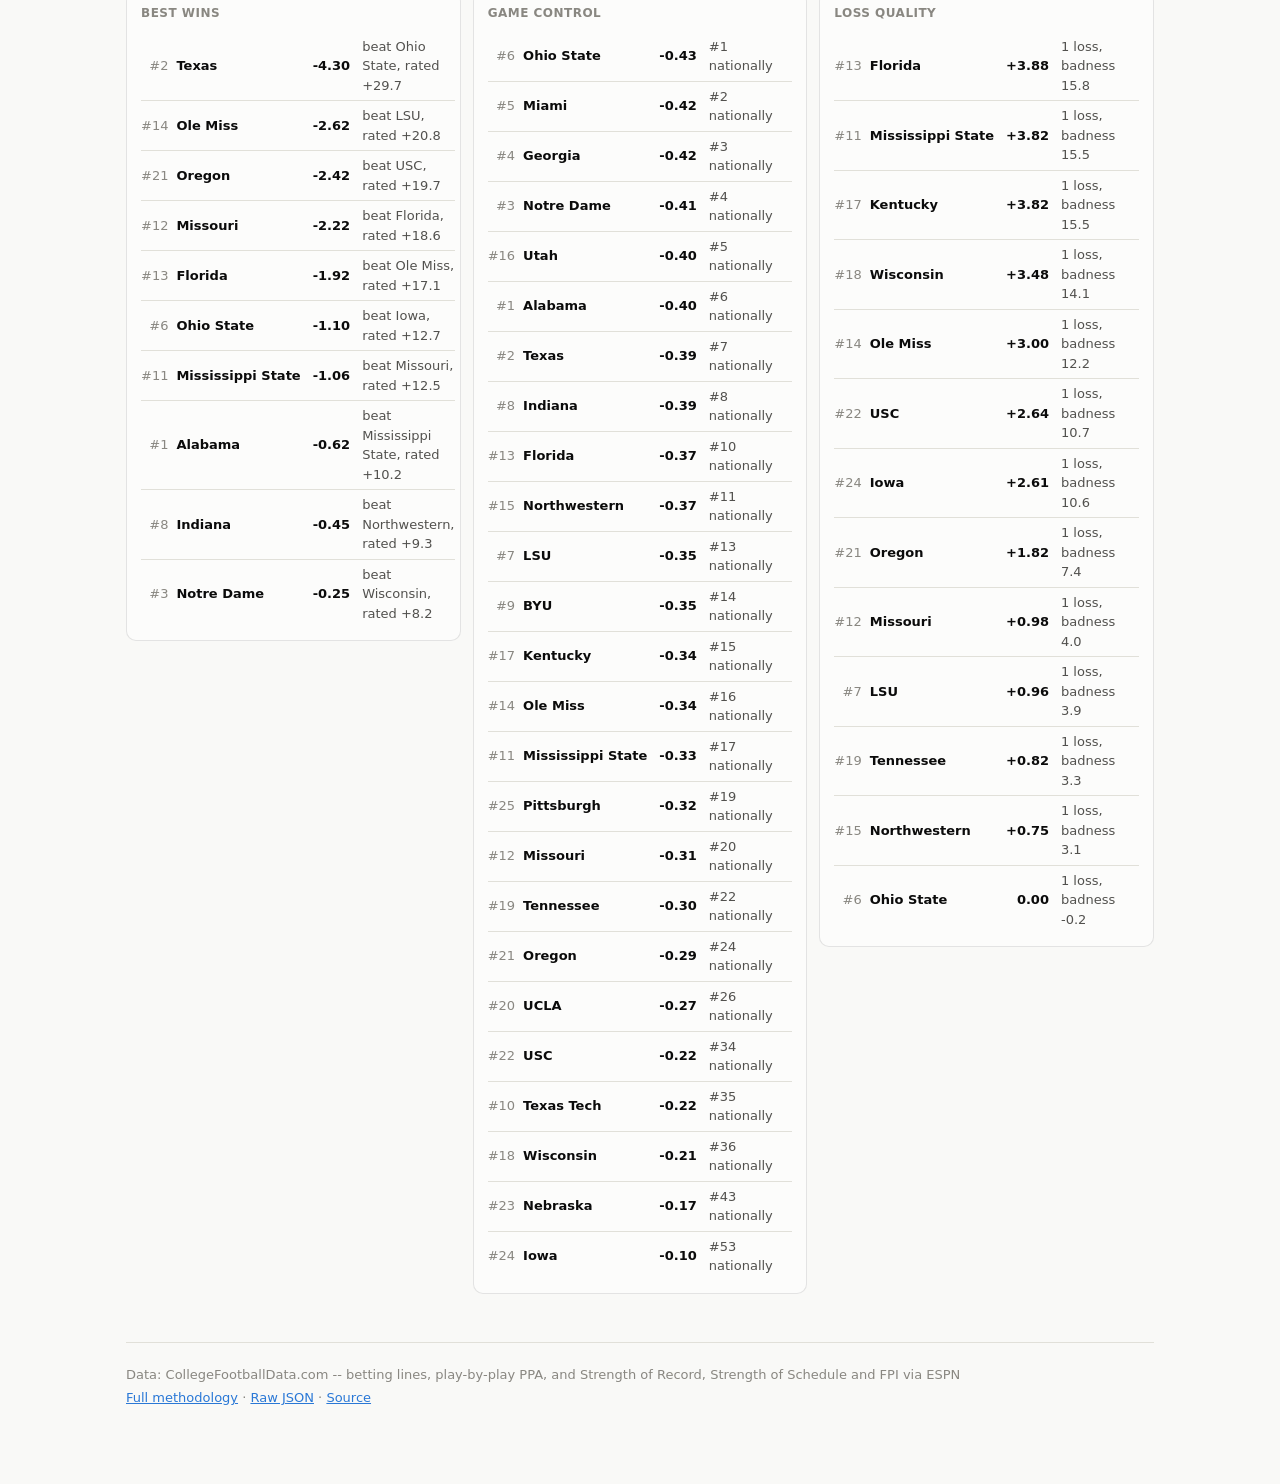
==== commit edc5eaa7: "Stage-2 leaderboards, sortable columns, and the phone cards back ## Three leaderboards  The resume a" ====
--- a/docs/index.html
+++ b/docs/index.html
@@ -5,7 +5,7 @@
 <meta name="viewport" content="width=device-width, initial-scale=1">
 <title>CFB Top 25</title>
 <meta name="description" content="A college football Top 25 built from Strength of Record, the betting market's neutral-field ratings, opponent-adjusted play-by-play and head-to-head results, with every placement explained.">
-<link rel="stylesheet" href="assets/style.css?v=34bf185c">
+<link rel="stylesheet" href="assets/style.css?v=32567454">
 <link rel="icon" href="data:image/svg+xml,%3Csvg xmlns='http://www.w3.org/2000/svg' viewBox='0 0 32 32'%3E%3Ctext y='26' font-size='26'%3E%F0%9F%8F%88%3C/text%3E%3C/svg%3E">
 </head>
 <body>
@@ -130,18 +130,22 @@
       <ul class="pill-row" id="summary"></ul>
       <div class="card cards-on-phone">
         <table id="rankings-table">
-          <caption id="rankings-caption">Select any row to see how that placement was reached.</caption>
+          <caption id="rankings-caption">Select any row to see how that placement was reached. Select a column heading to sort by it.</caption>
           <thead>
+            <!-- The six sortable headings are buttons: click to sort by that
+                 column, click again to reverse. Below 640px the table becomes a
+                 card list and these are laid out as a chip strip above it,
+                 because a card list has no header row to click. -->
             <tr>
-              <th scope="col" class="num">#</th>
+              <th scope="col" class="num sortable" data-sort="rank" aria-sort="ascending"><button type="button">#<span class="caret"></span></button></th>
               <th scope="col">Move</th>
               <th scope="col">Team</th>
               <th scope="col" class="col-opt">Conf</th>
-              <th scope="col">Rec</th>
-              <th scope="col" class="num" title="Strength of Record: how impressive the record is, given who it was played against">SoR</th>
-              <th scope="col" class="num" title="Points the betting market implies this team is worth on a neutral field">Mkt</th>
-              <th scope="col" class="num" title="National rank in opponent-adjusted points added per play">PPA</th>
-              <th scope="col" class="num" title="The three numbers combined: SoR, Mkt and PPA at their weights. Lower is better. Open a row to see what the adjustments and head-to-head did to it.">Base</th>
+              <th scope="col" class="sortable" data-sort="rec" aria-sort="none"><button type="button">Rec<span class="caret"></span></button></th>
+              <th scope="col" class="num sortable" data-sort="sor" aria-sort="none" title="Strength of Record: how impressive the record is, given who it was played against"><button type="button">SoR<span class="caret"></span></button></th>
+              <th scope="col" class="num sortable" data-sort="mkt" aria-sort="none" title="Points the betting market implies this team is worth on a neutral field"><button type="button">Mkt<span class="caret"></span></button></th>
+              <th scope="col" class="num sortable" data-sort="ppa" aria-sort="none" title="National rank in opponent-adjusted points added per play"><button type="button">PPA<span class="caret"></span></button></th>
+              <th scope="col" class="num sortable" data-sort="base" aria-sort="none" title="The three numbers combined: SoR, Mkt and PPA at their weights. Lower is better. Open a row to see what the adjustments and head-to-head did to it."><button type="button">Base<span class="caret"></span></button></th>
               <th scope="col">Notes</th>
               <th scope="col" class="col-chev"><span class="sr-only">Expand</span></th>
             </tr>
@@ -176,6 +180,12 @@
       <h2>Just missed</h2>
       <p class="lede">The rest of the candidate pool, in order.</p>
       <div class="card"><div id="tail-list"></div></div>
+    </section>
+
+    <section id="leaderboards">
+      <h2>Stage 2, across the pool</h2>
+      <p class="lede" id="leaderboards-lede"></p>
+      <div class="boards" id="boards"></div>
     </section>
   </main>
 
@@ -190,6 +200,6 @@
   </footer>
 
 </div>
-<script src="assets/app.js?v=f9cb8b66"></script>
+<script src="assets/app.js?v=61404200"></script>
 </body>
 </html>
--- a/docs/assets/style.css
+++ b/docs/assets/style.css
@@ -198,6 +198,21 @@
   color: var(--ink-muted); font-weight: 600; white-space: nowrap;
   border-bottom: 1px solid var(--rule-strong);
 }
+/* Sortable headings. The button fills the cell so the whole heading is the
+   target, and inherits the th's type rather than looking like a form control. */
+th.sortable { padding: 0; }
+th.sortable > button {
+  font: inherit; color: inherit; letter-spacing: inherit; text-transform: inherit;
+  background: none; border: 0; border-radius: 0; cursor: pointer;
+  width: 100%; padding: 9px 10px; text-align: inherit;
+  display: flex; align-items: center; gap: 4px;
+}
+th.sortable.num > button { justify-content: flex-end; }
+th.sortable > button:hover { color: var(--ink); background: var(--surface-2); }
+th.sortable[aria-sort="ascending"] > button,
+th.sortable[aria-sort="descending"] > button { color: var(--accent); }
+.caret { font-size: 0.625rem; line-height: 1; }
+
 tbody tr.row { cursor: pointer; }
 tbody tr.row:hover { background: var(--surface-2); }
 tbody tr.row[aria-expanded="true"] { background: var(--accent-wash); }
@@ -247,6 +262,26 @@
 tr.detail[hidden] { display: none; }
 .detail-wide { padding: 12px 16px 16px; }
 .detail-wide .lede { font-size: 0.8125rem; margin-bottom: 10px; }
+
+/* ---------- stage-2 leaderboards ----------
+   Three lists side by side, each as tall as its own content. They reuse the
+   .stage card treatment and the .adj-table three-column shape rather than
+   inventing a second of either. */
+.boards {
+  display: grid; gap: 12px; align-items: start;
+  grid-template-columns: repeat(auto-fit, minmax(18rem, 1fr));
+}
+.board {
+  border: 1px solid var(--border); border-radius: var(--radius);
+  background: var(--surface); padding: 12px 14px;
+}
+.board h3 {
+  margin: 0 0 4px; font-size: 0.75rem; text-transform: uppercase;
+  letter-spacing: 0.04em; color: var(--ink-muted);
+}
+.board-rank { color: var(--ink-muted); width: 1px; padding-right: 8px !important; }
+.board-team { white-space: nowrap; }
+.board-table { margin-top: 0; }
 
 /* ---------- the four stages ----------
    One block per stage of the ranking, in the order it runs, so the panel reads
@@ -364,14 +399,36 @@
   #rankings-table > tbody,
   #rankings-table > tbody > tr:not([hidden]),
   #rankings-table > tbody > tr > td { display: block; width: auto; }
-  #rankings-table > thead { display: none; }         /* labels live on the cells */
+  /* The card list has no header row, so the six sortable headings come back as
+     a chip strip above it -- the same elements and the same clicks, just laid
+     out in a row. The other five headings have nothing to click and go. */
+  #rankings-table > thead { display: block; }
+  #rankings-table > thead > tr { display: flex; flex-wrap: wrap; gap: 6px; border: 0; }
+  #rankings-table > thead > tr > th { display: none; }
+  #rankings-table > thead > tr > th.sortable {
+    display: block; border: 0; padding: 0;
+  }
+  #rankings-table > thead > tr > th.sortable > button {
+    width: auto; padding: 5px 10px; justify-content: center;
+    border: 1px solid var(--border); border-radius: 999px; background: var(--surface);
+  }
+  #rankings-table > thead > tr > th.sortable[aria-sort="ascending"] > button,
+  #rankings-table > thead > tr > th.sortable[aria-sort="descending"] > button {
+    border-color: var(--accent);
+  }
   #rankings-table caption {
     display: block; width: 100%;
     padding: 0 0 12px; text-align: left;
   }
   .card.cards-on-phone { border: 0; background: none; box-shadow: none; }
-
-  #rankings-body tr.row {
+  .boards { grid-template-columns: 1fr; }
+
+  /* Direct-child, like the block rule above, because that rule now reads
+     `#rankings-table > tbody > tr:not([hidden])` -- (1,1,3) -- and a plain
+     `#rankings-body tr.row` is (1,1,2), so the card grid lost to it and every
+     card fell back to stacked blocks with the three numbers running together.
+     Matching its shape puts this at (1,2,2) and settles it. */
+  #rankings-table > tbody > tr.row:not([hidden]) {
     display: grid;
     grid-template-columns: 2.6rem minmax(0, 1fr) auto;
     grid-template-areas:
@@ -513,6 +570,17 @@
   .adj-table tr.adj-total { border-top: 1px solid var(--rule-strong); }
   .adj-table tr.adj-total td { padding-top: 0; border-top: 0; }
 
+  /* A leaderboard row has FOUR cells, not three, so it needs its own grid or
+     the rank and the team stack on separate lines. Rank and team lead, the
+     points sit at the right, the sentence runs full width beneath. */
+  .board-table tr { grid-template-columns: auto 1fr auto; }
+  /* `width: 1px` shrinks the desktop column to its content; as a grid item it
+     just makes the box 1px and lets the rank spill over the team name. */
+  .board-table .board-rank { width: auto; padding-right: 8px !important; }
+  .board-table .board-team { grid-column: 2; }
+  .board-table .adj-pts { grid-column: 3; }
+  .board-table .adj-note { grid-column: 1 / -1; }
+
   /* A floating card at 390px wastes the screen it is trying to use, so the
      dialog becomes a full-height sheet. */
   dialog#how-it-works {
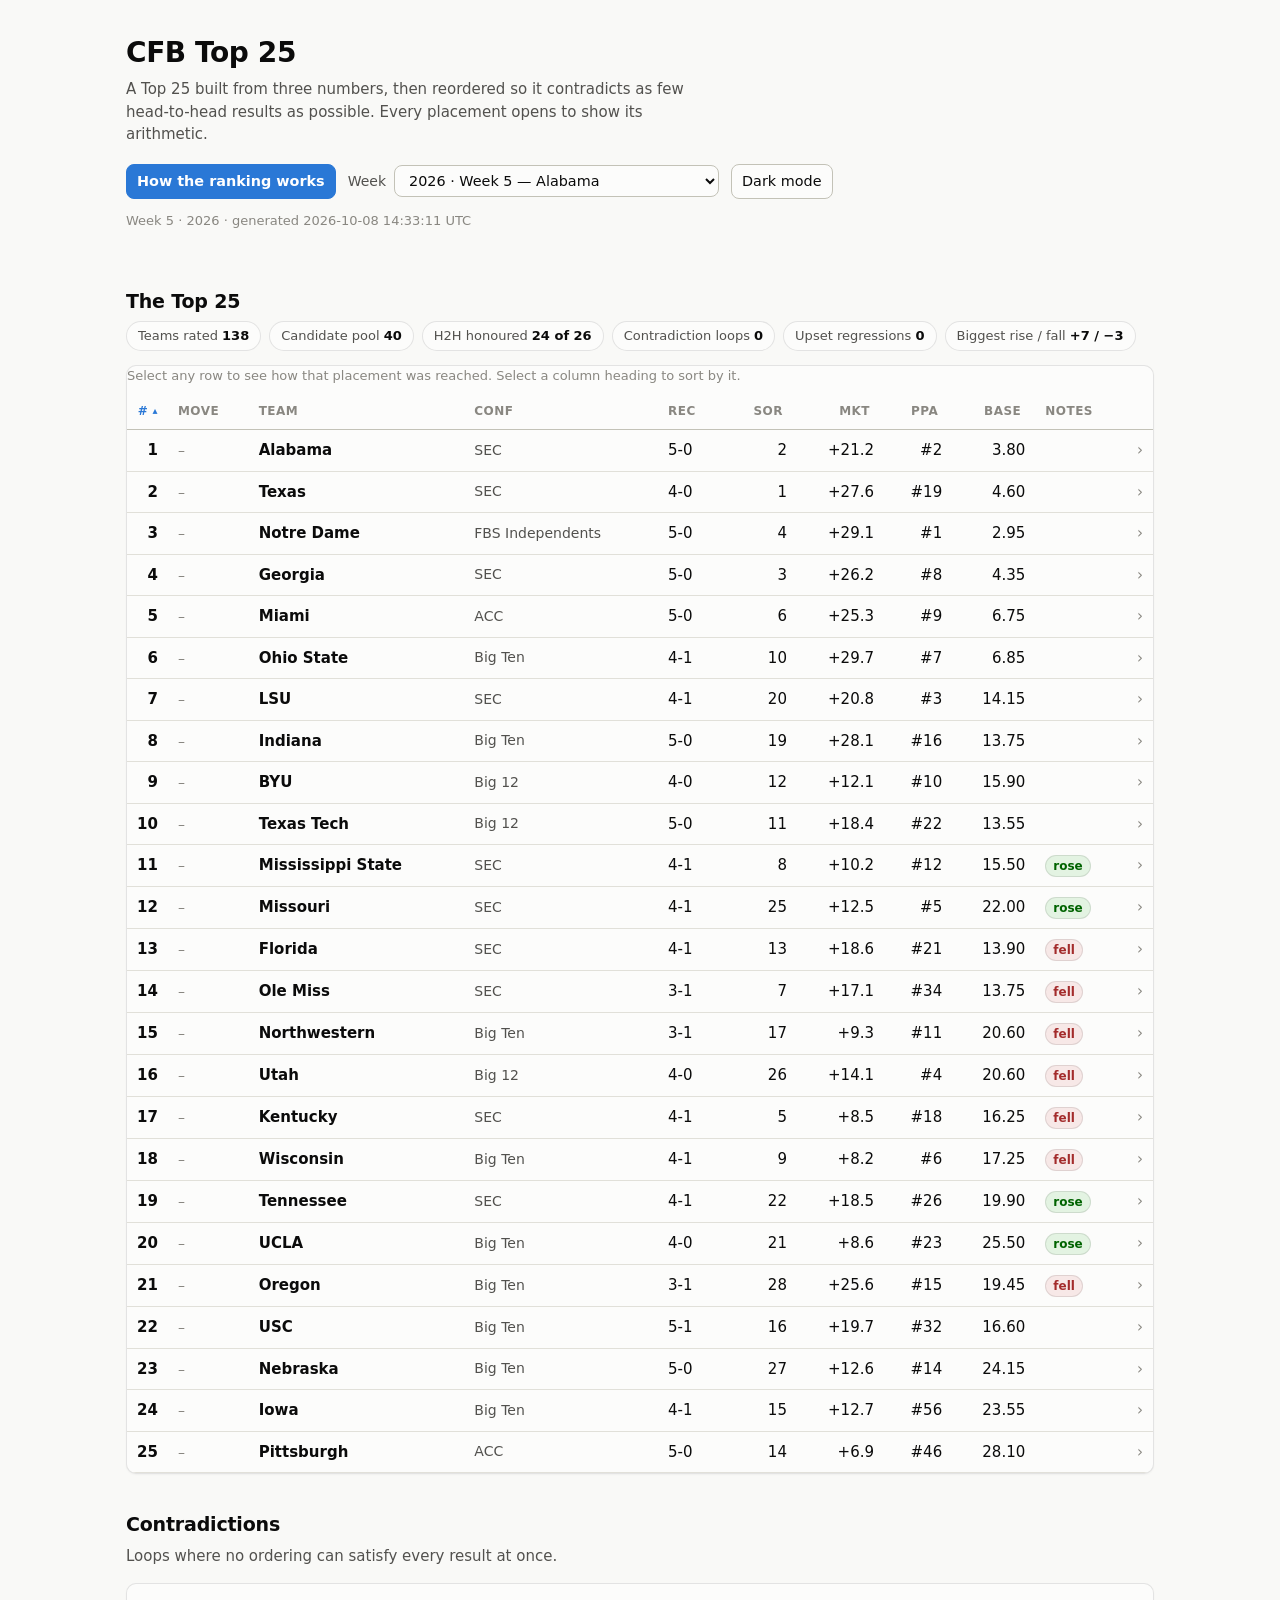
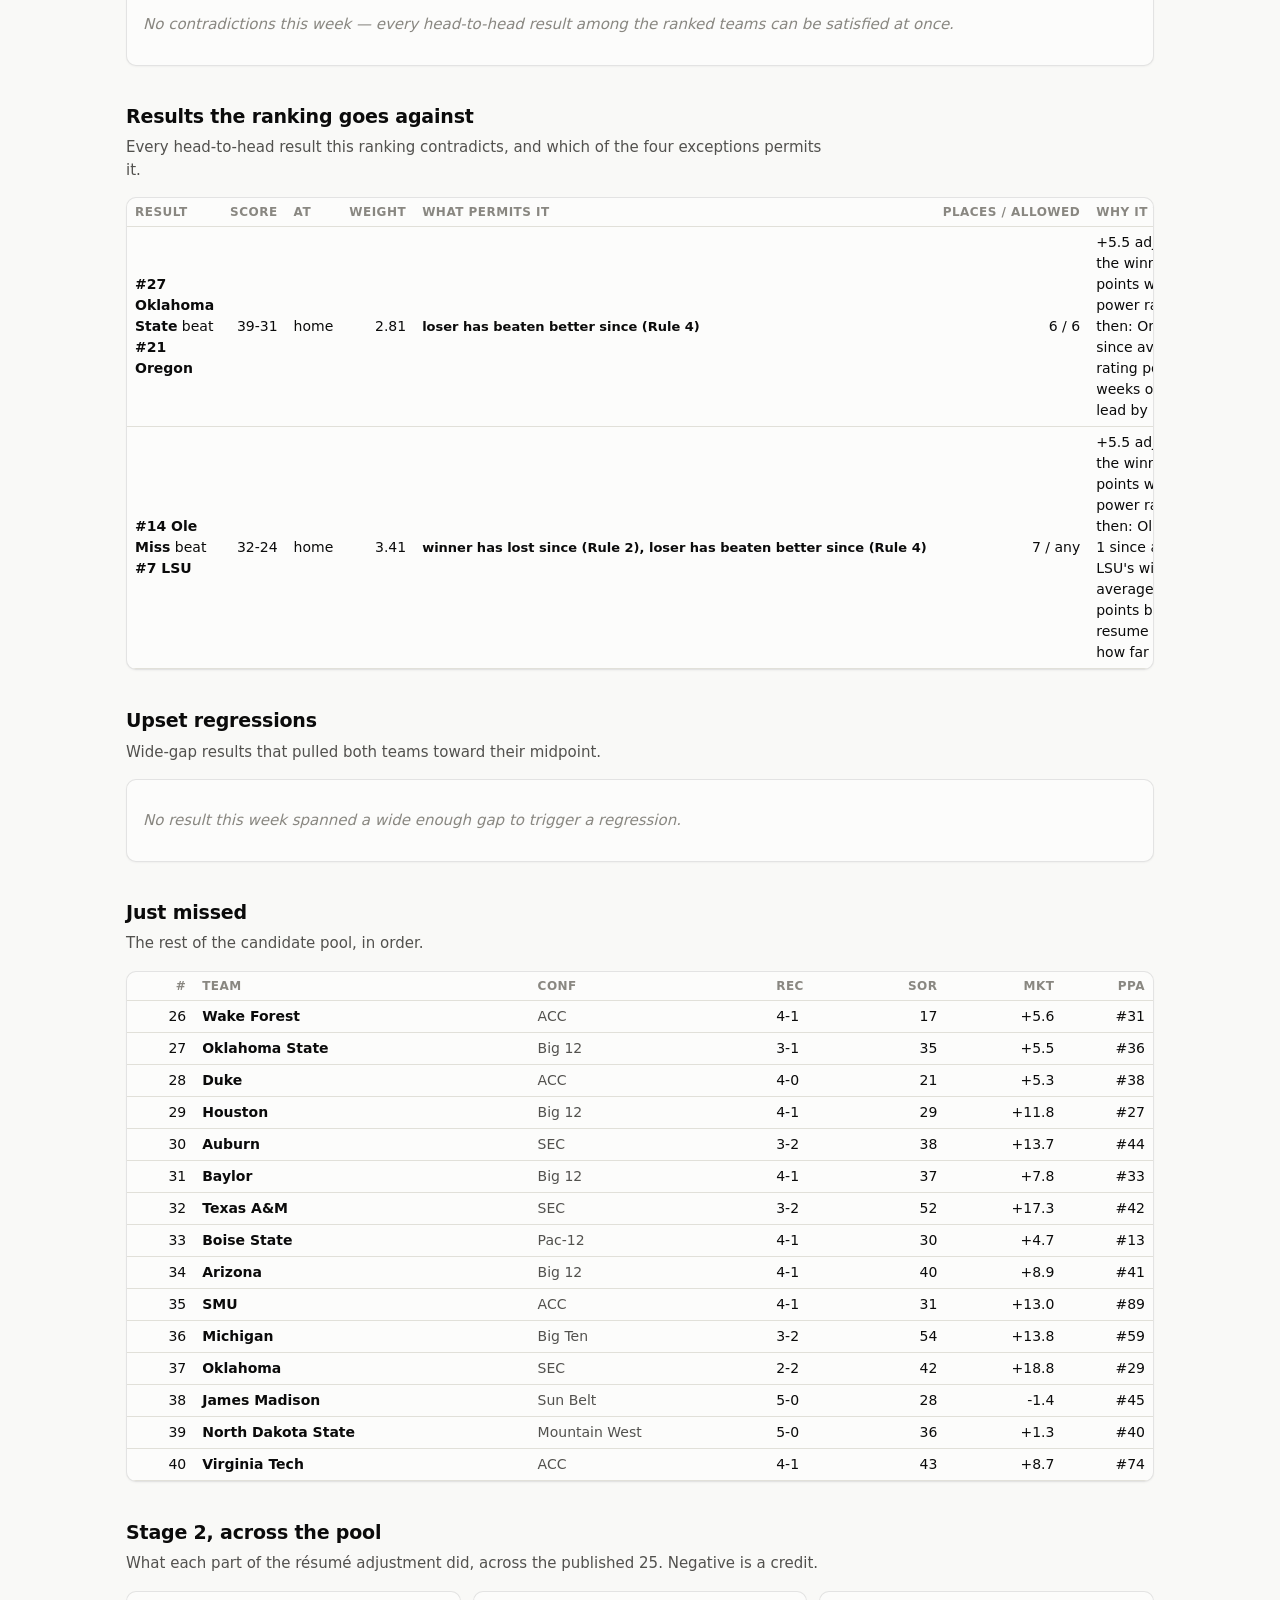
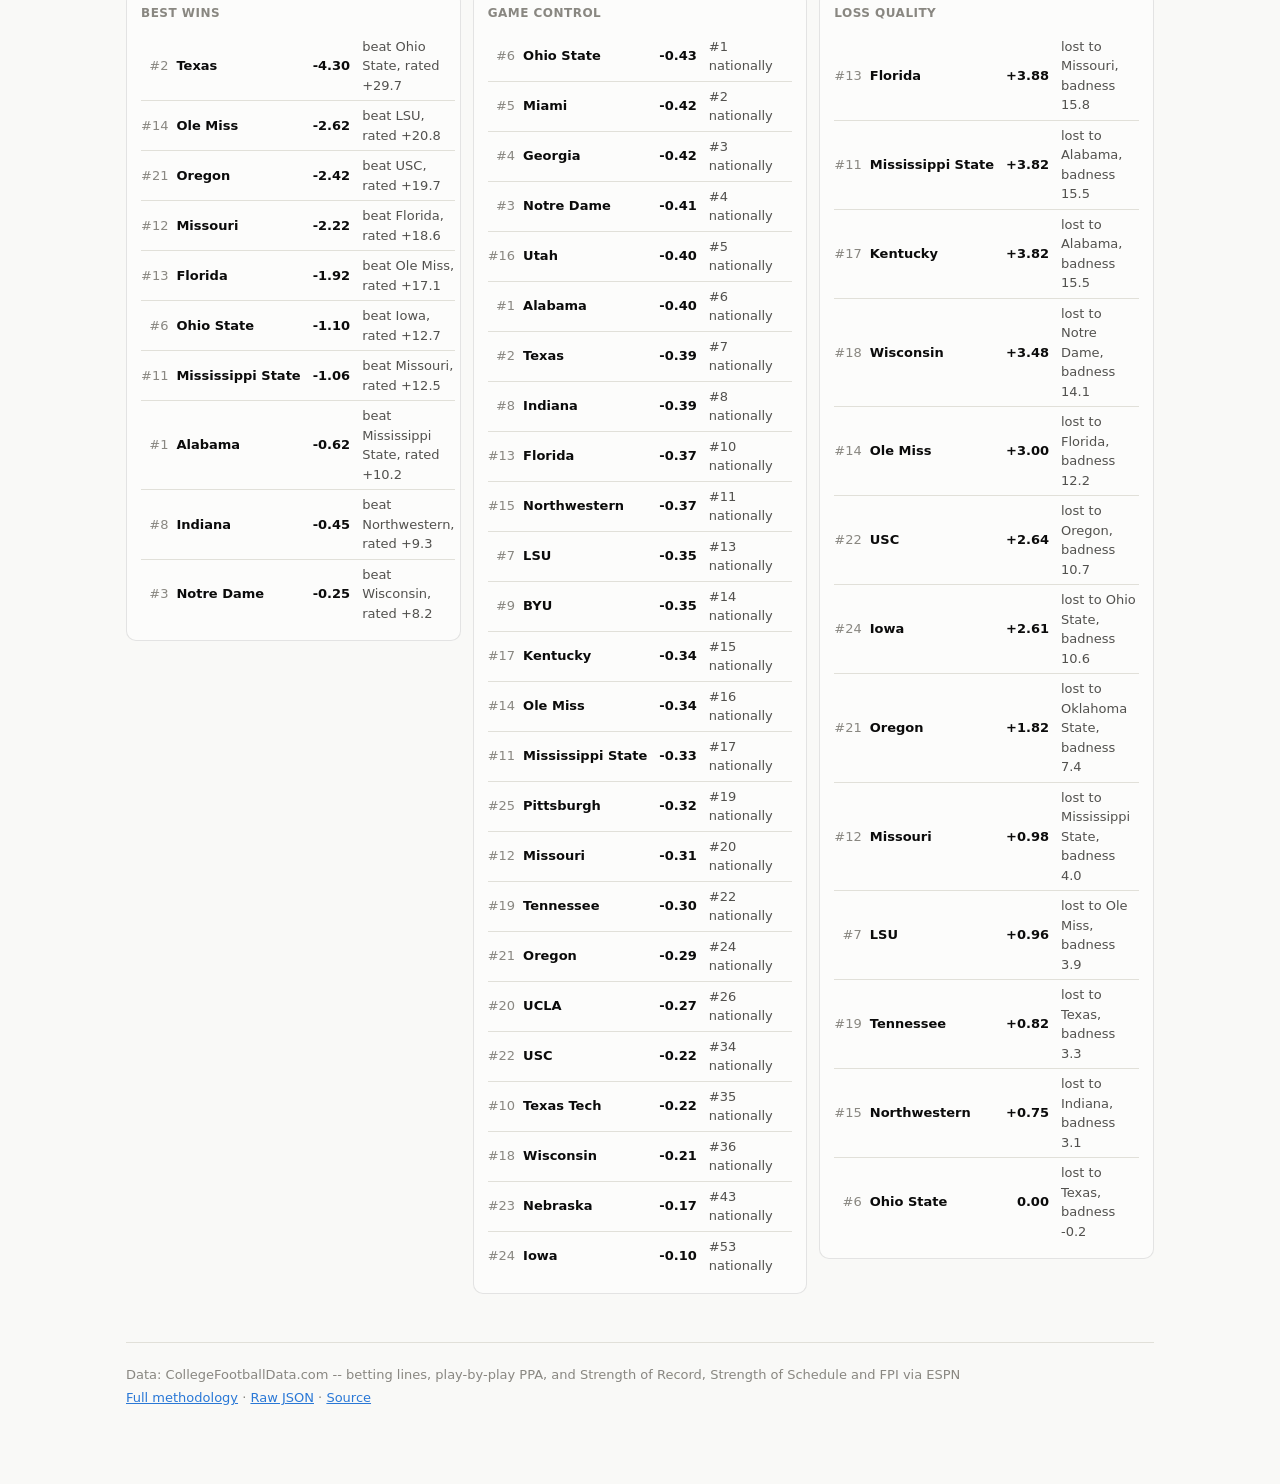
==== commit 2283d549: "Name the losses on the frozen week too The loss-quality list read "1 loss, badness 15.8" on the live" ====
--- a/docs/index.html
+++ b/docs/index.html
@@ -200,6 +200,6 @@
   </footer>
 
 </div>
-<script src="assets/app.js?v=61404200"></script>
+<script src="assets/app.js?v=5e5e2afb"></script>
 </body>
 </html>
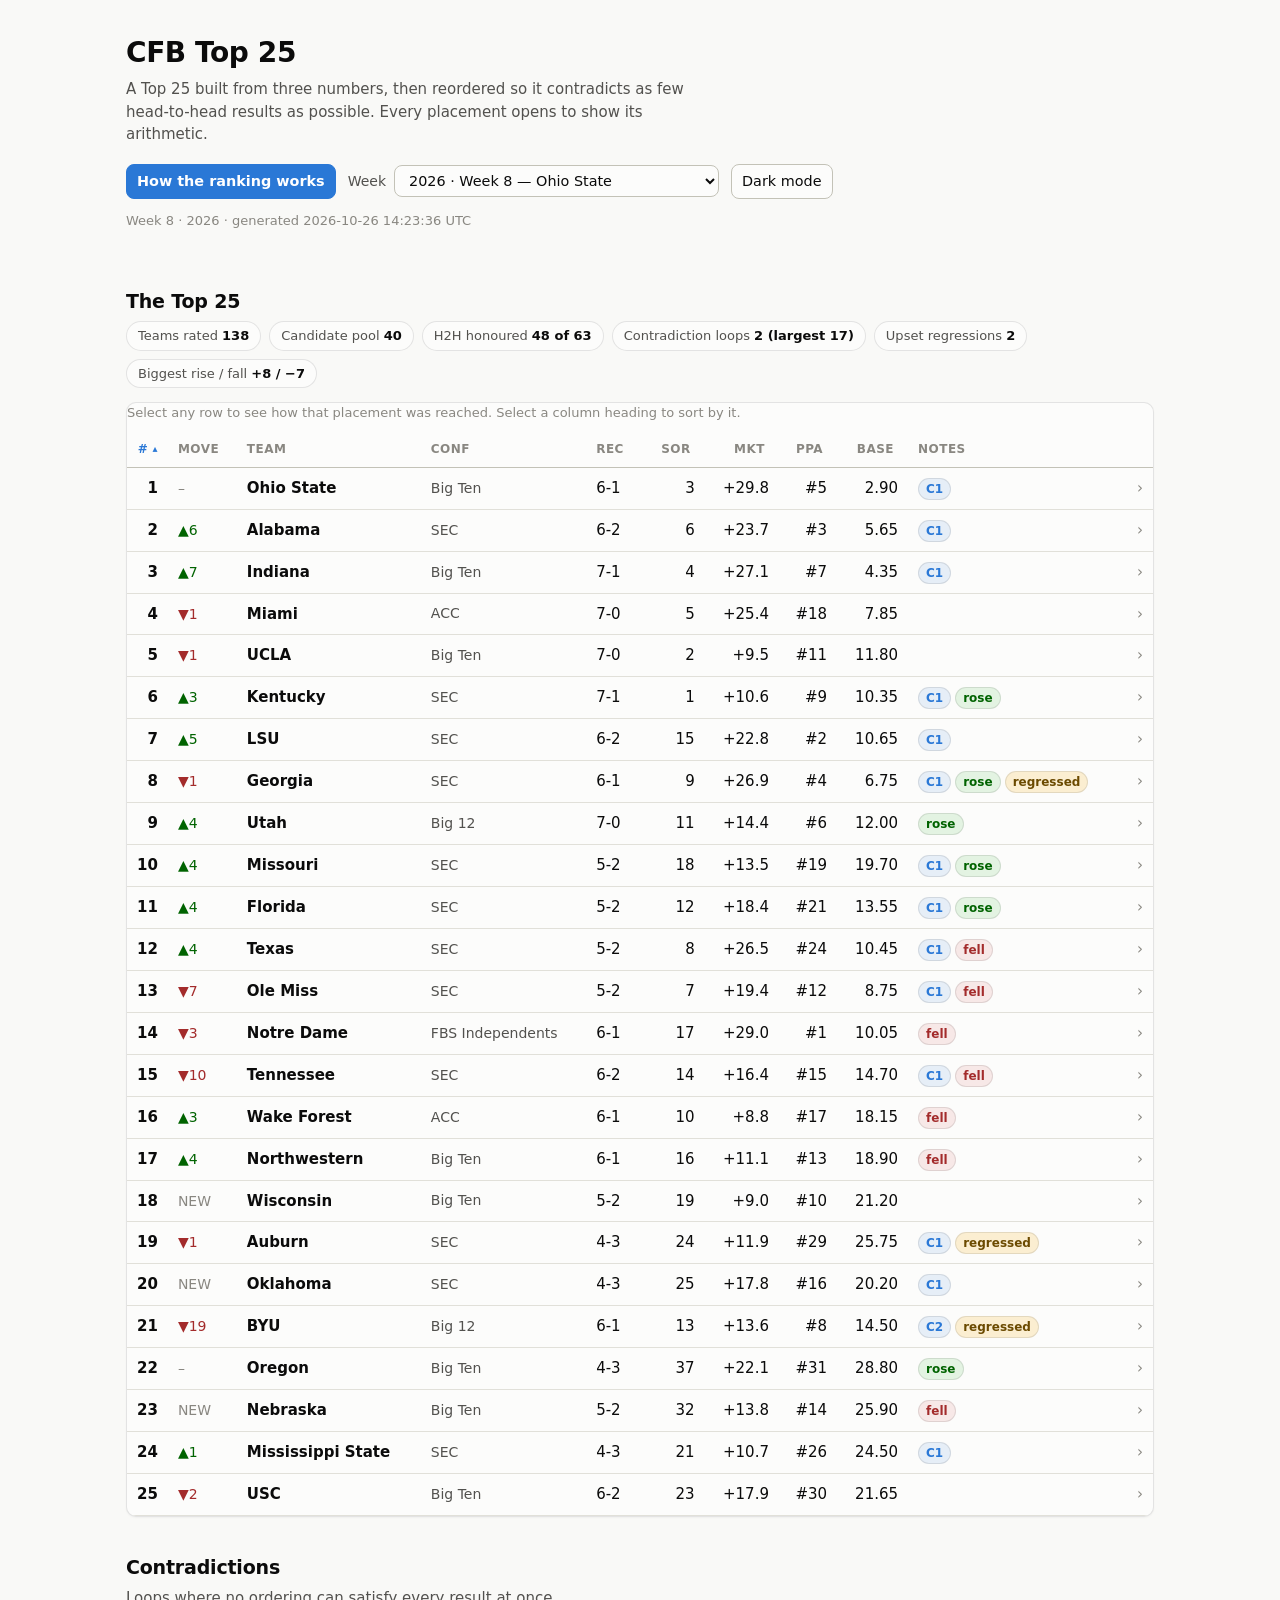
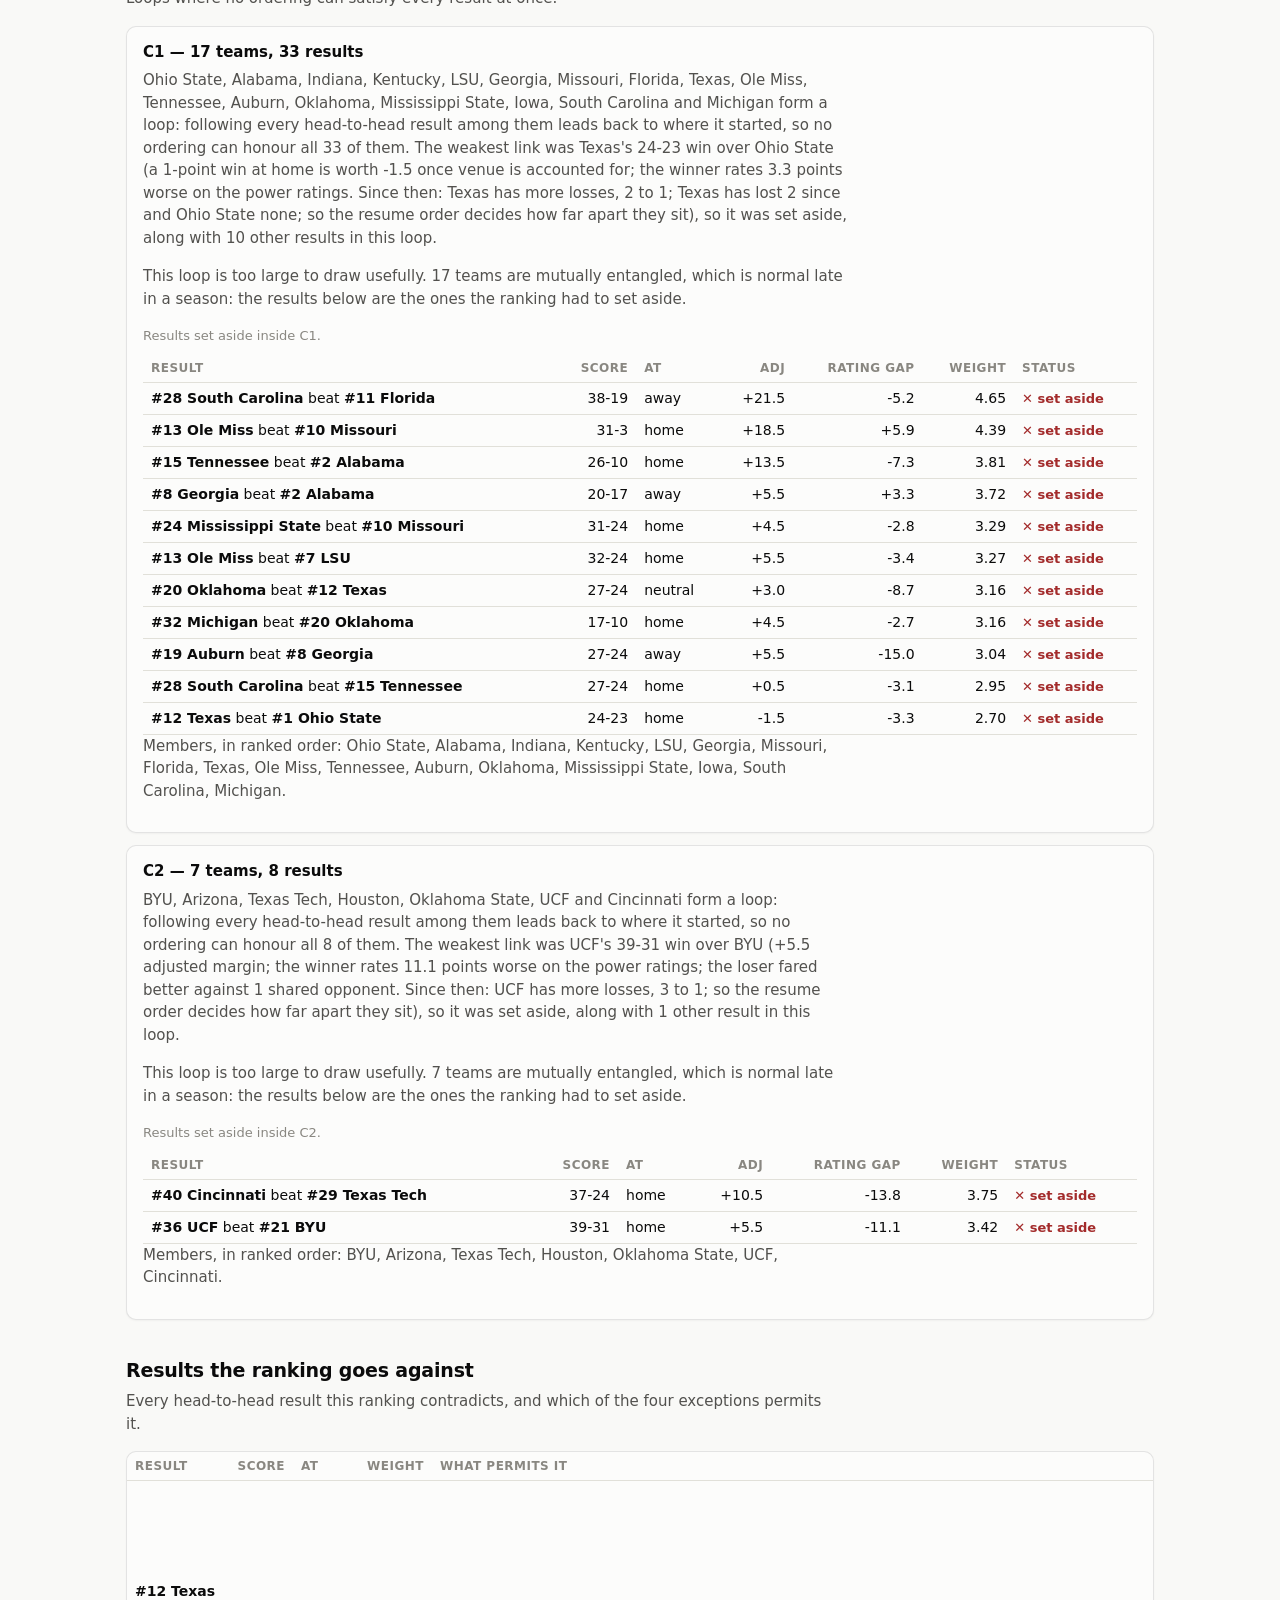
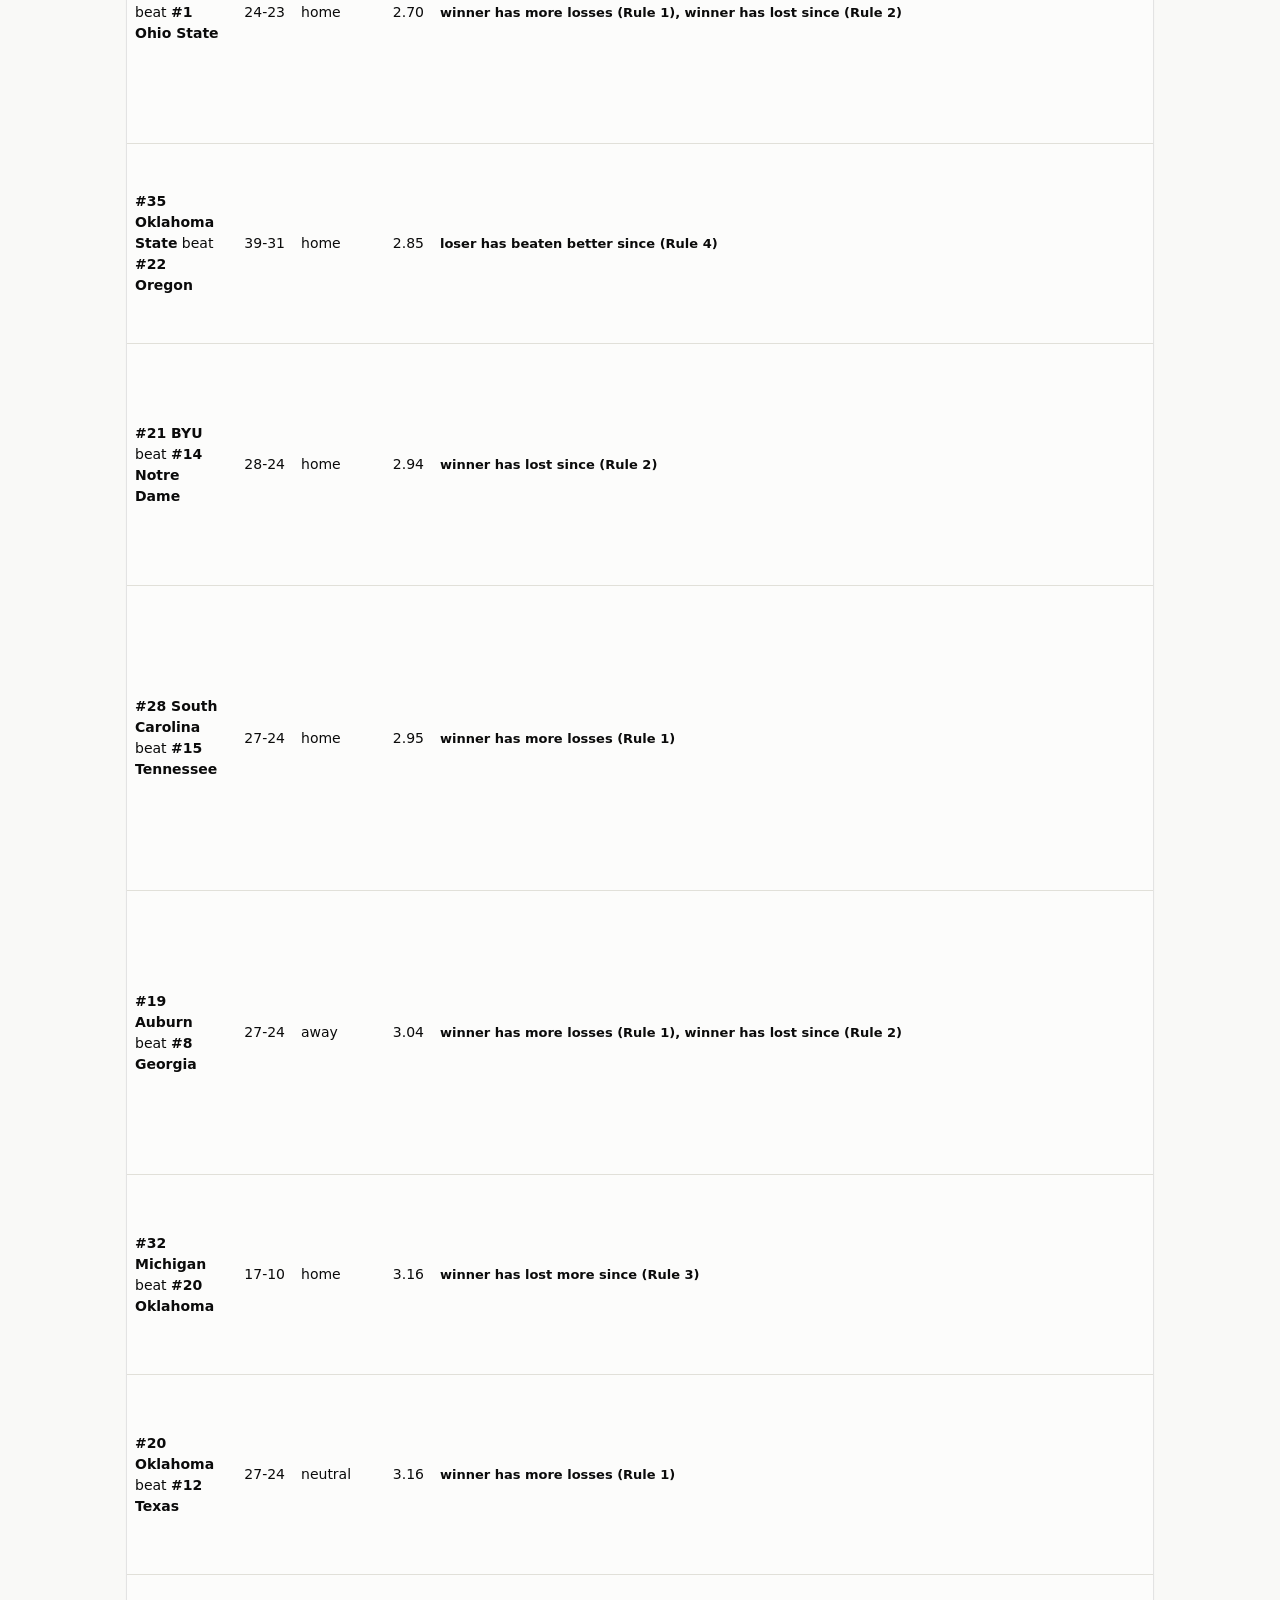
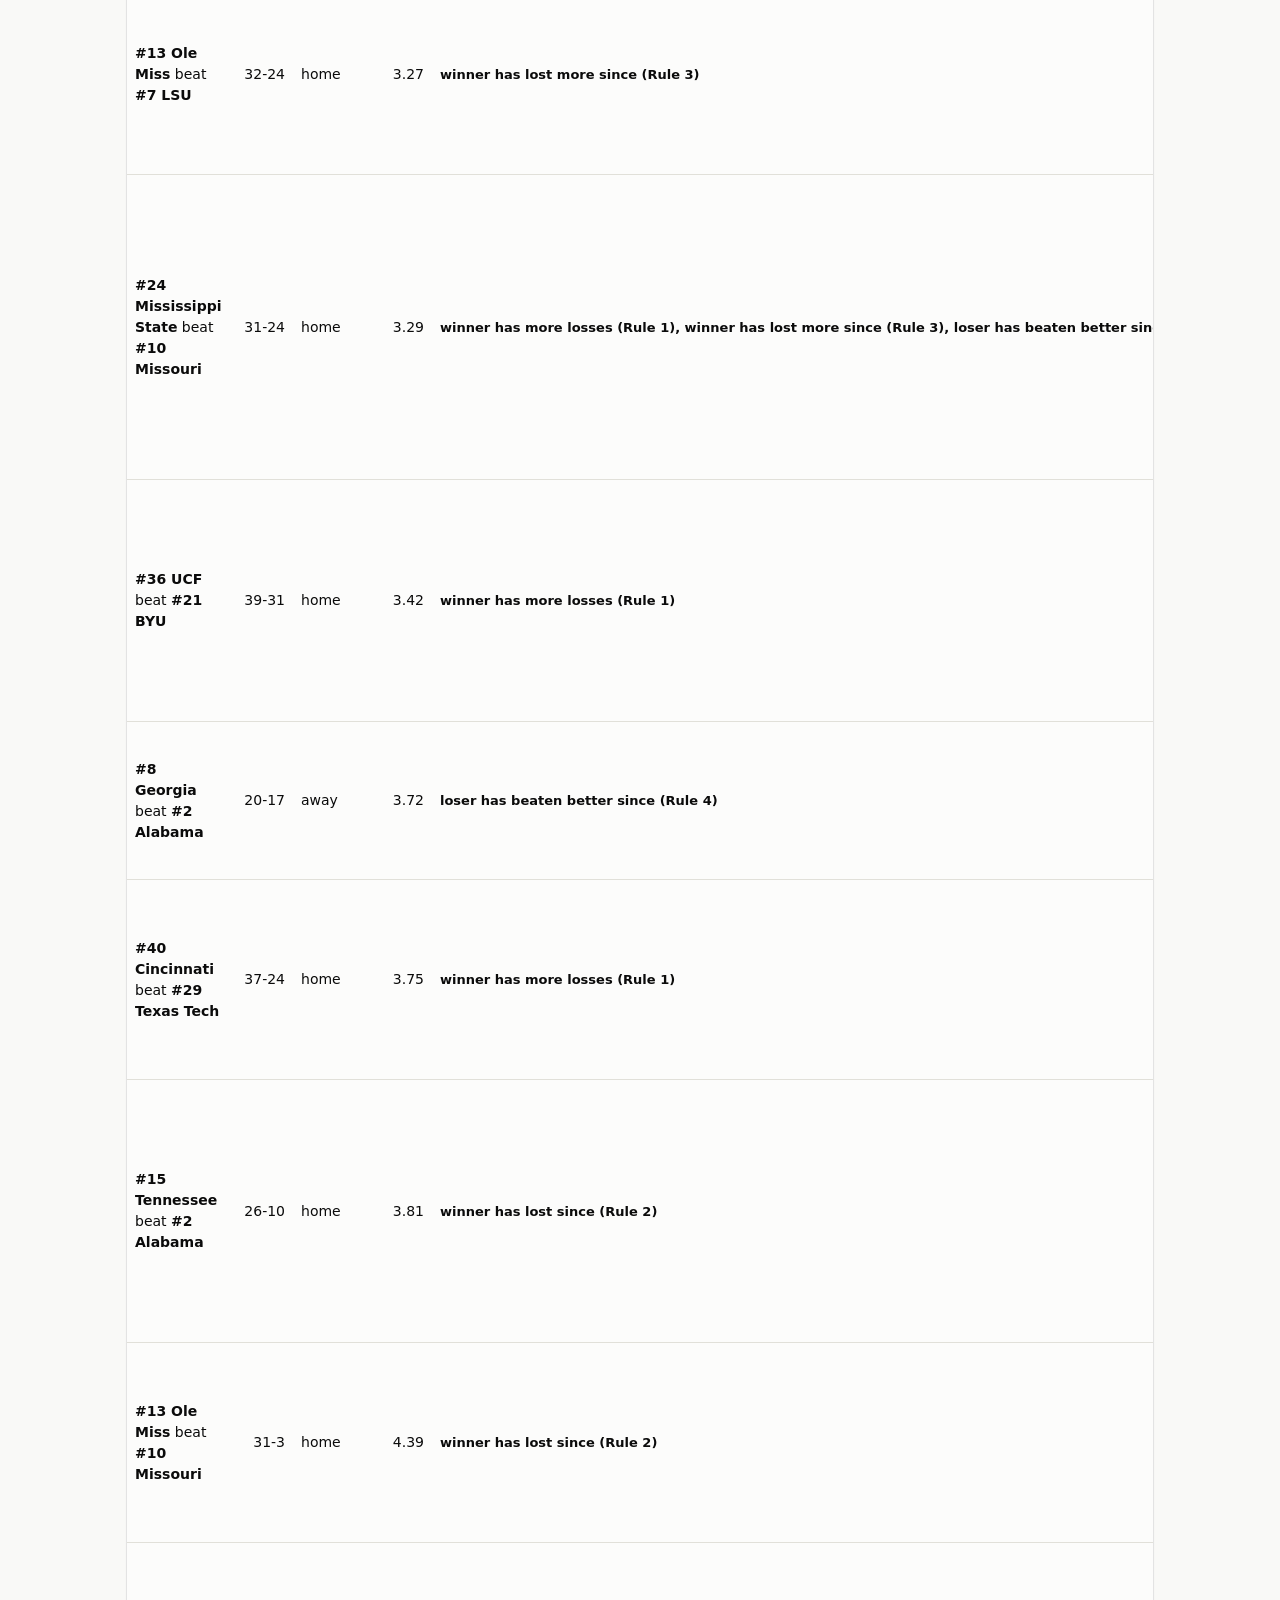
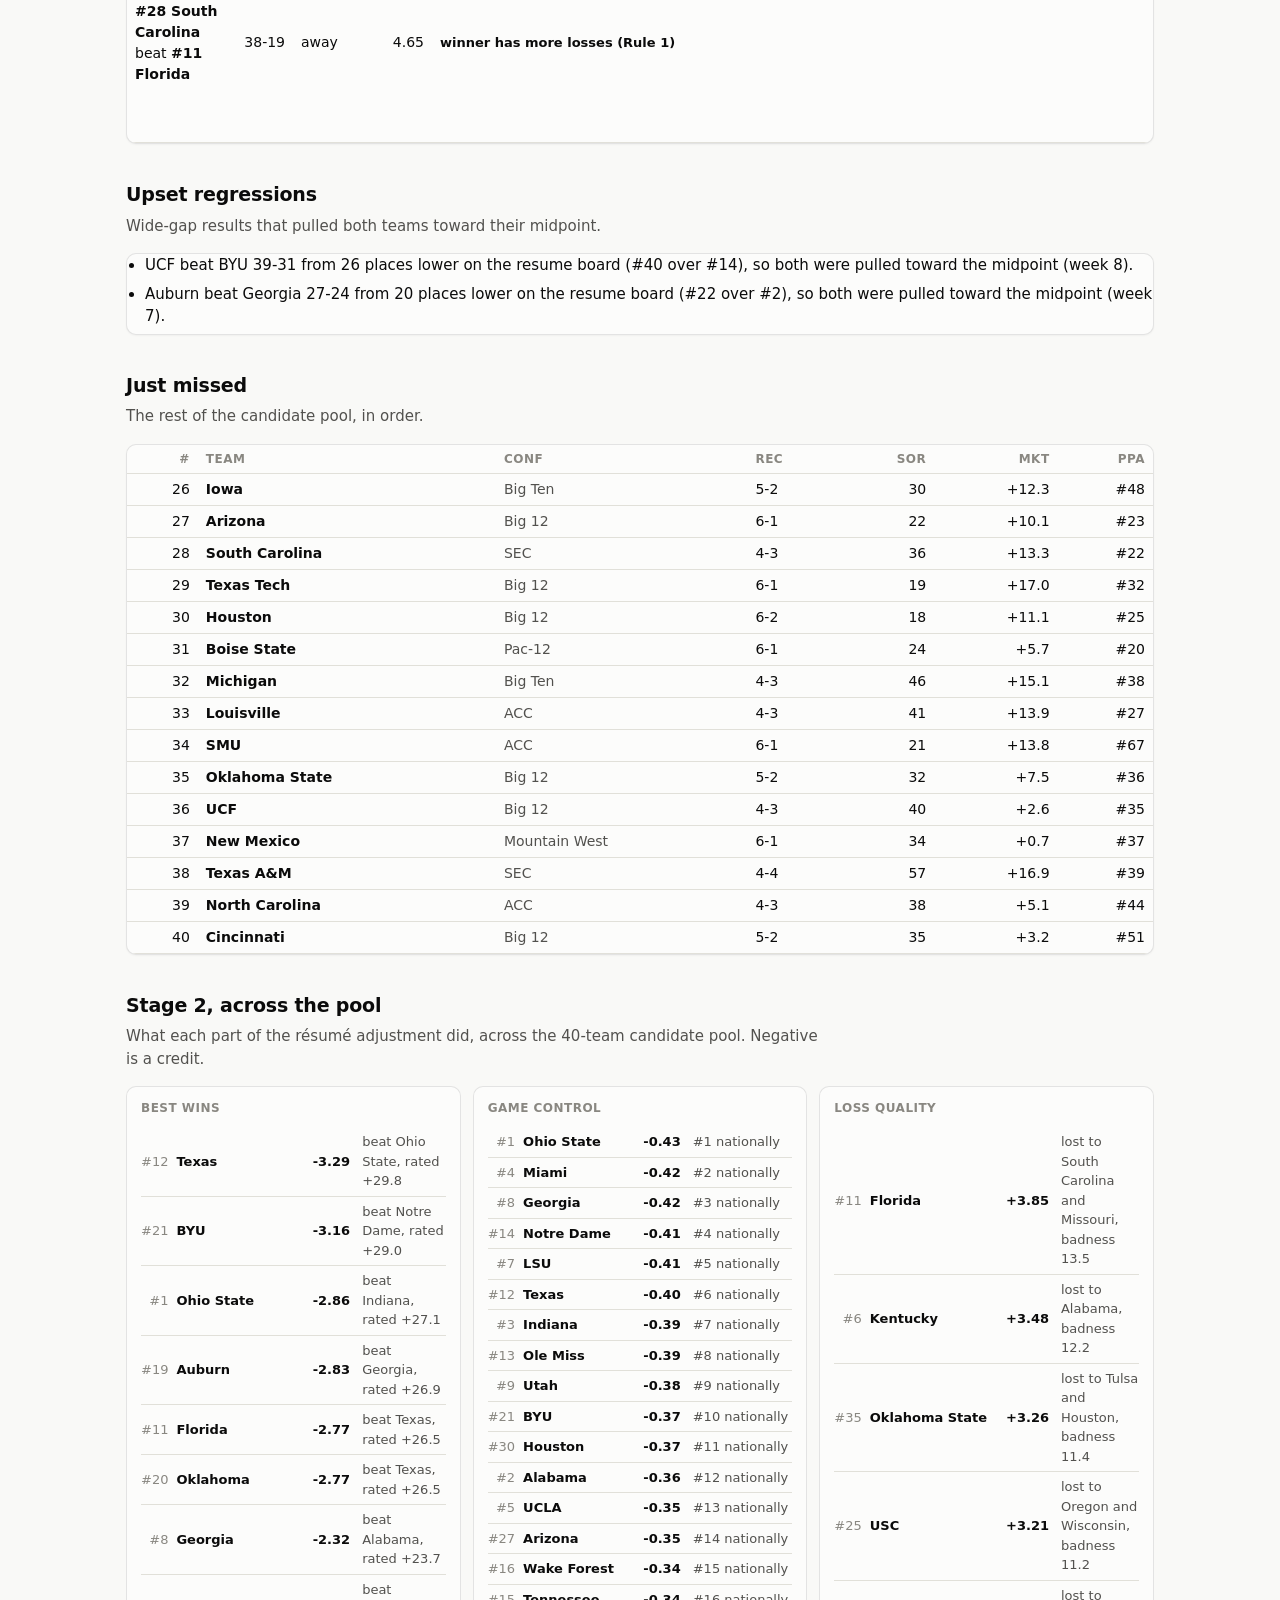
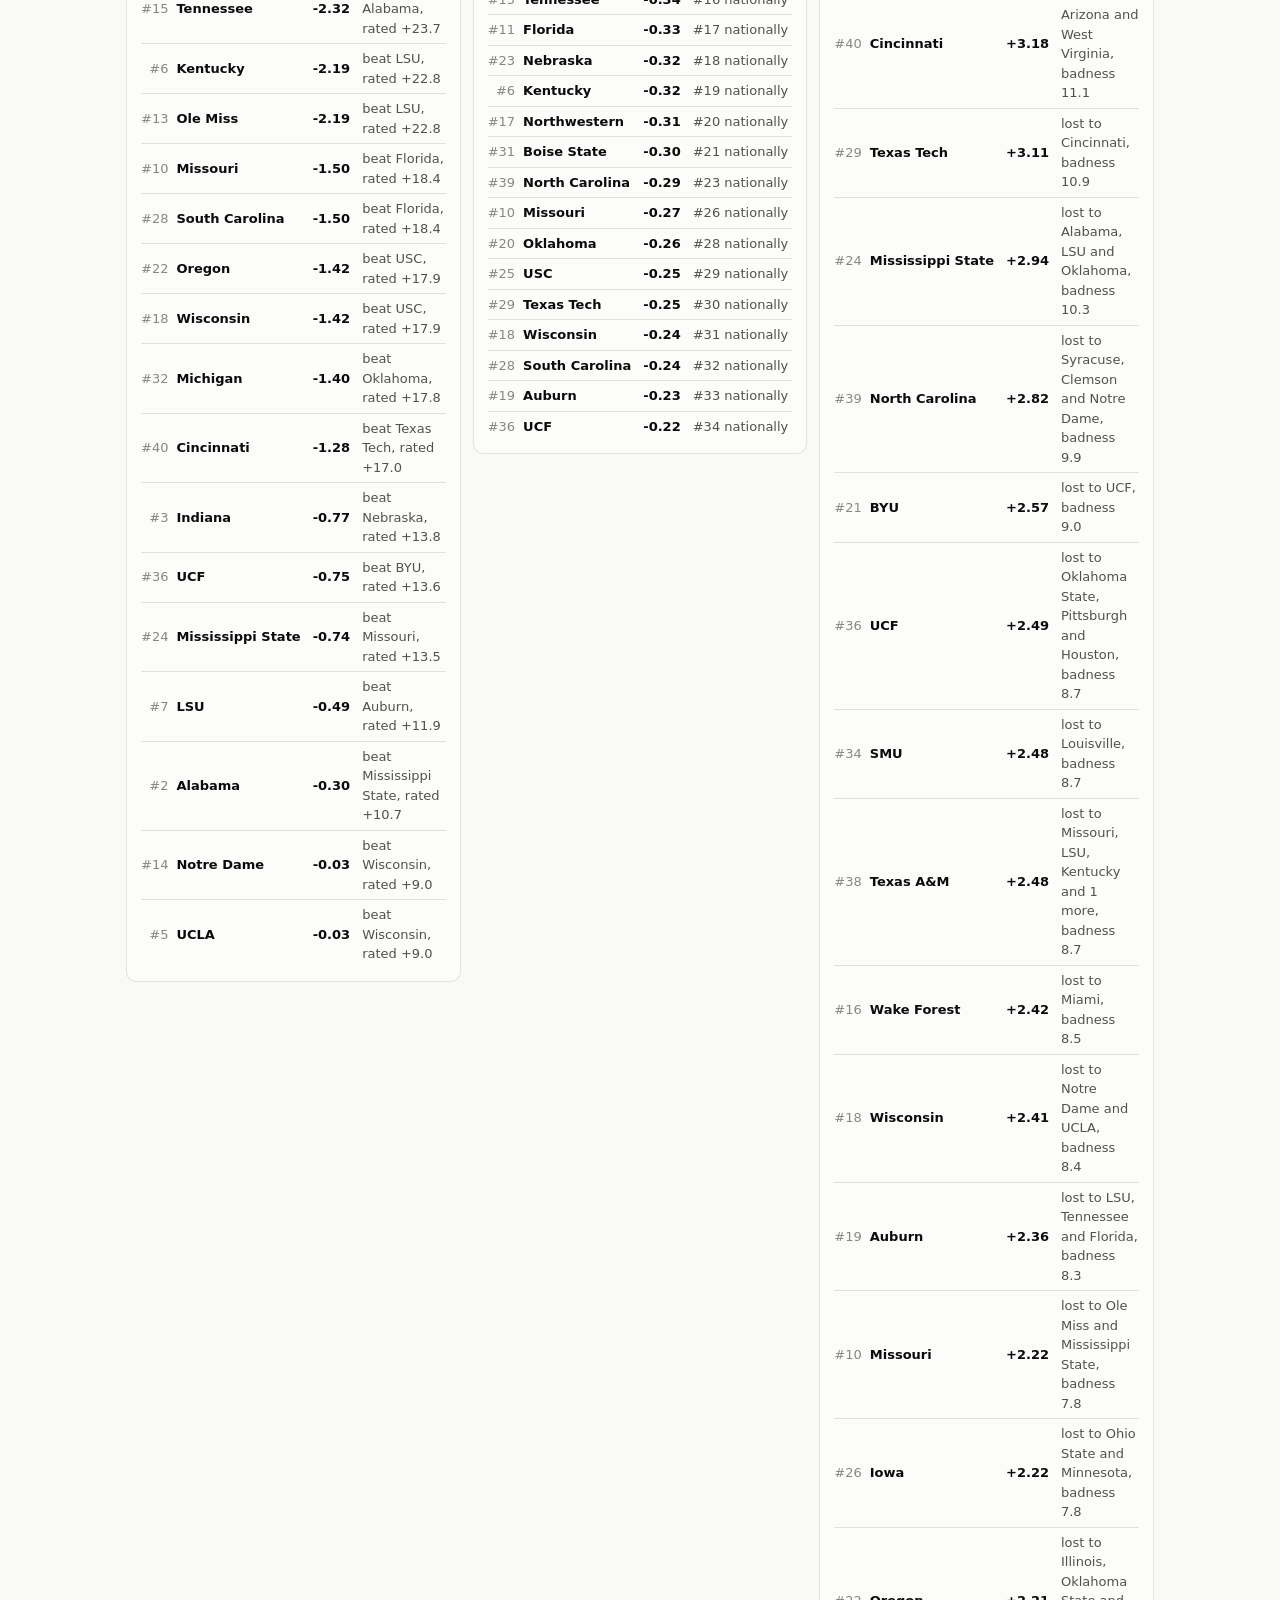
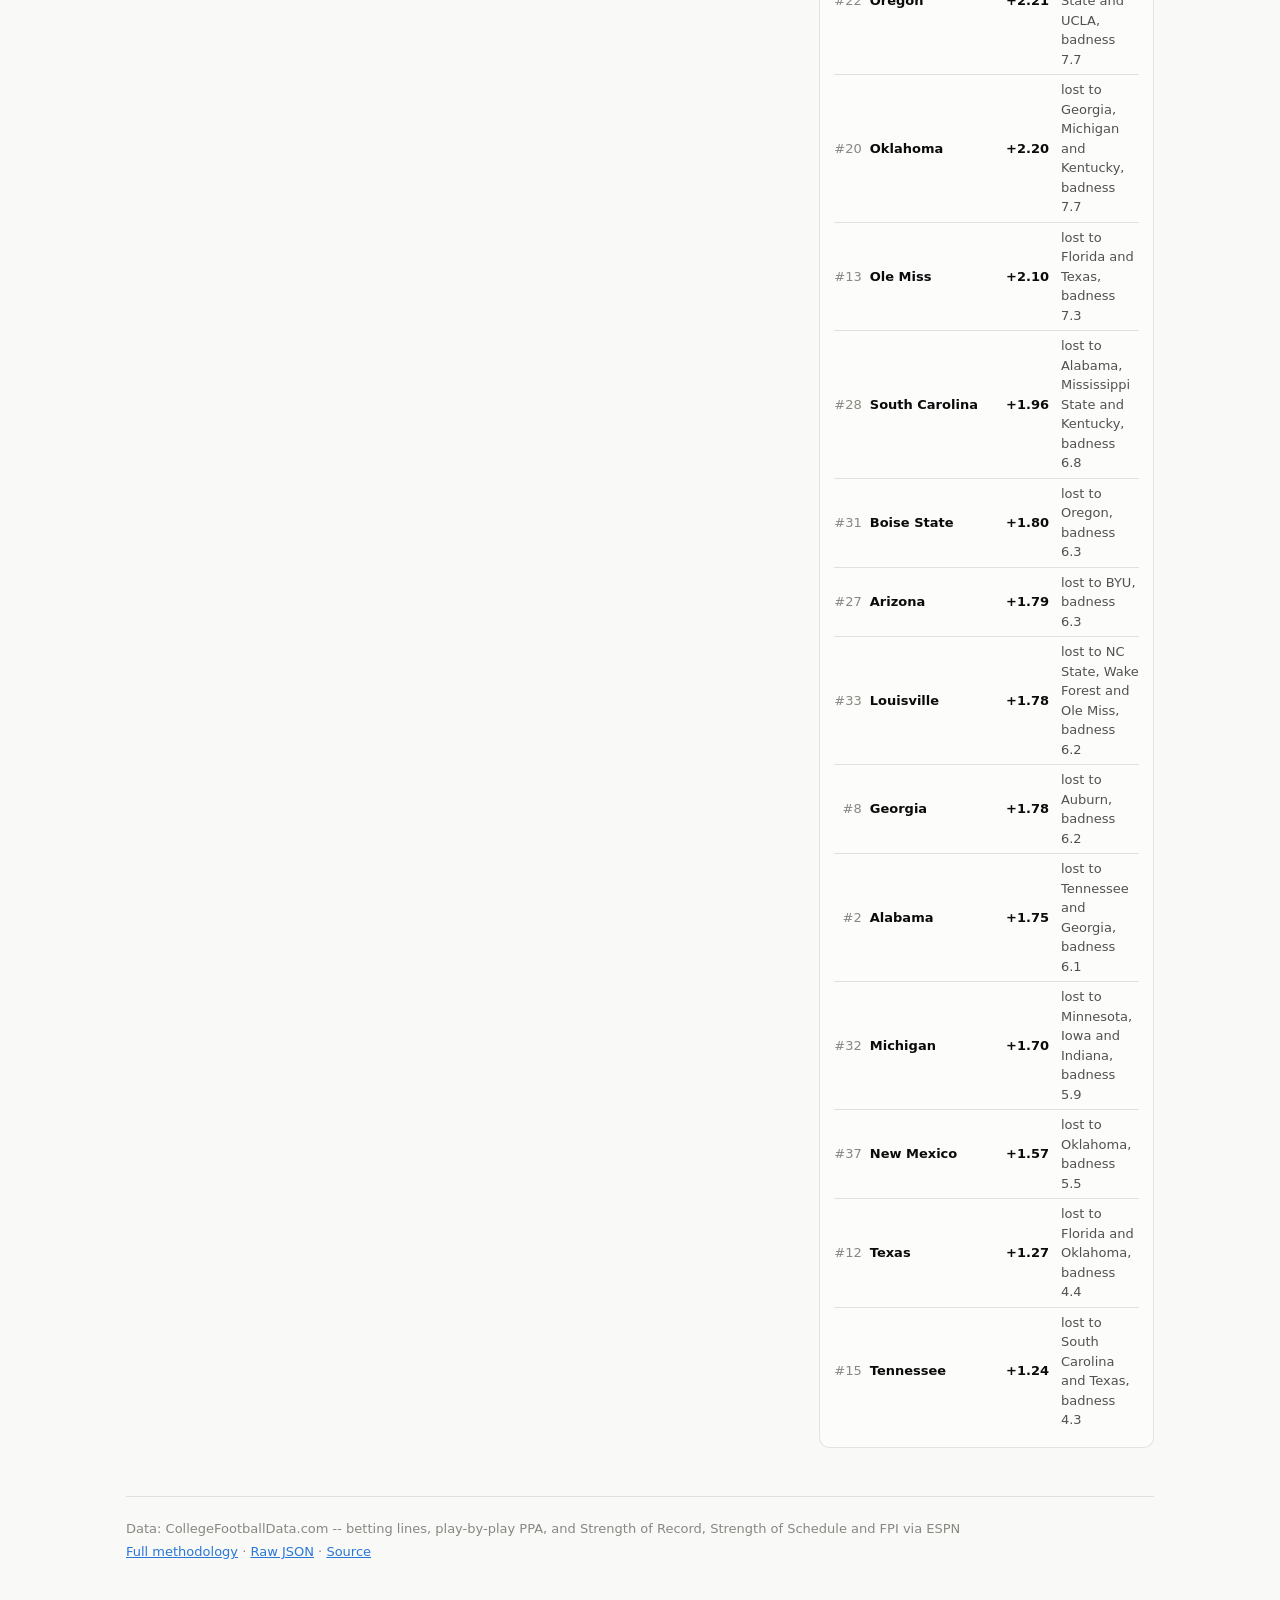
==== commit af1537aa: "A bye is not survival, and say what actually holds a pair apart ## The board published Missouri abov" ====
--- a/docs/index.html
+++ b/docs/index.html
@@ -5,7 +5,7 @@
 <meta name="viewport" content="width=device-width, initial-scale=1">
 <title>CFB Top 25</title>
 <meta name="description" content="A college football Top 25 built from Strength of Record, the betting market's neutral-field ratings, opponent-adjusted play-by-play and head-to-head results, with every placement explained.">
-<link rel="stylesheet" href="assets/style.css?v=32567454">
+<link rel="stylesheet" href="assets/style.css?v=998b4f45">
 <link rel="icon" href="data:image/svg+xml,%3Csvg xmlns='http://www.w3.org/2000/svg' viewBox='0 0 32 32'%3E%3Ctext y='26' font-size='26'%3E%F0%9F%8F%88%3C/text%3E%3C/svg%3E">
 </head>
 <body>
@@ -103,6 +103,8 @@
         <li><b>Rule 1</b> &mdash; it has more losses than you. Any gap.</li>
         <li><b>Rule 2</b> &mdash; it has lost since the game and you have not. Any gap.</li>
         <li><b>Rule 3</b> &mdash; it has lost more often since the game than you have. Any gap.</li>
+        <li class="rule-note">Rules 2 and 3 need you to have <b>played</b> since. A bye
+          week is not surviving, so sitting one out earns nothing.</li>
         <li><b>Rule 4</b> &mdash; you have been beating better teams than it has, and at
           least two weeks have passed. Capped, and the cap grows the longer it stays true.</li>
       </ul>
--- a/docs/assets/style.css
+++ b/docs/assets/style.css
@@ -331,6 +331,7 @@
 .adj-table tr:last-child td { border-bottom: 0; }
 .reasons { margin: 0; padding-left: 18px; }
 .reasons li { margin-bottom: 6px; font-size: 0.9375rem; }
+.reasons li.rule-note { list-style: none; margin-left: -18px; color: var(--ink-2); }
 .kv { display: grid; grid-template-columns: auto 1fr; gap: 2px 12px; font-size: 0.875rem; margin: 0; }
 .kv dt { color: var(--ink-2); }
 .kv dd { margin: 0; font-variant-numeric: tabular-nums; }
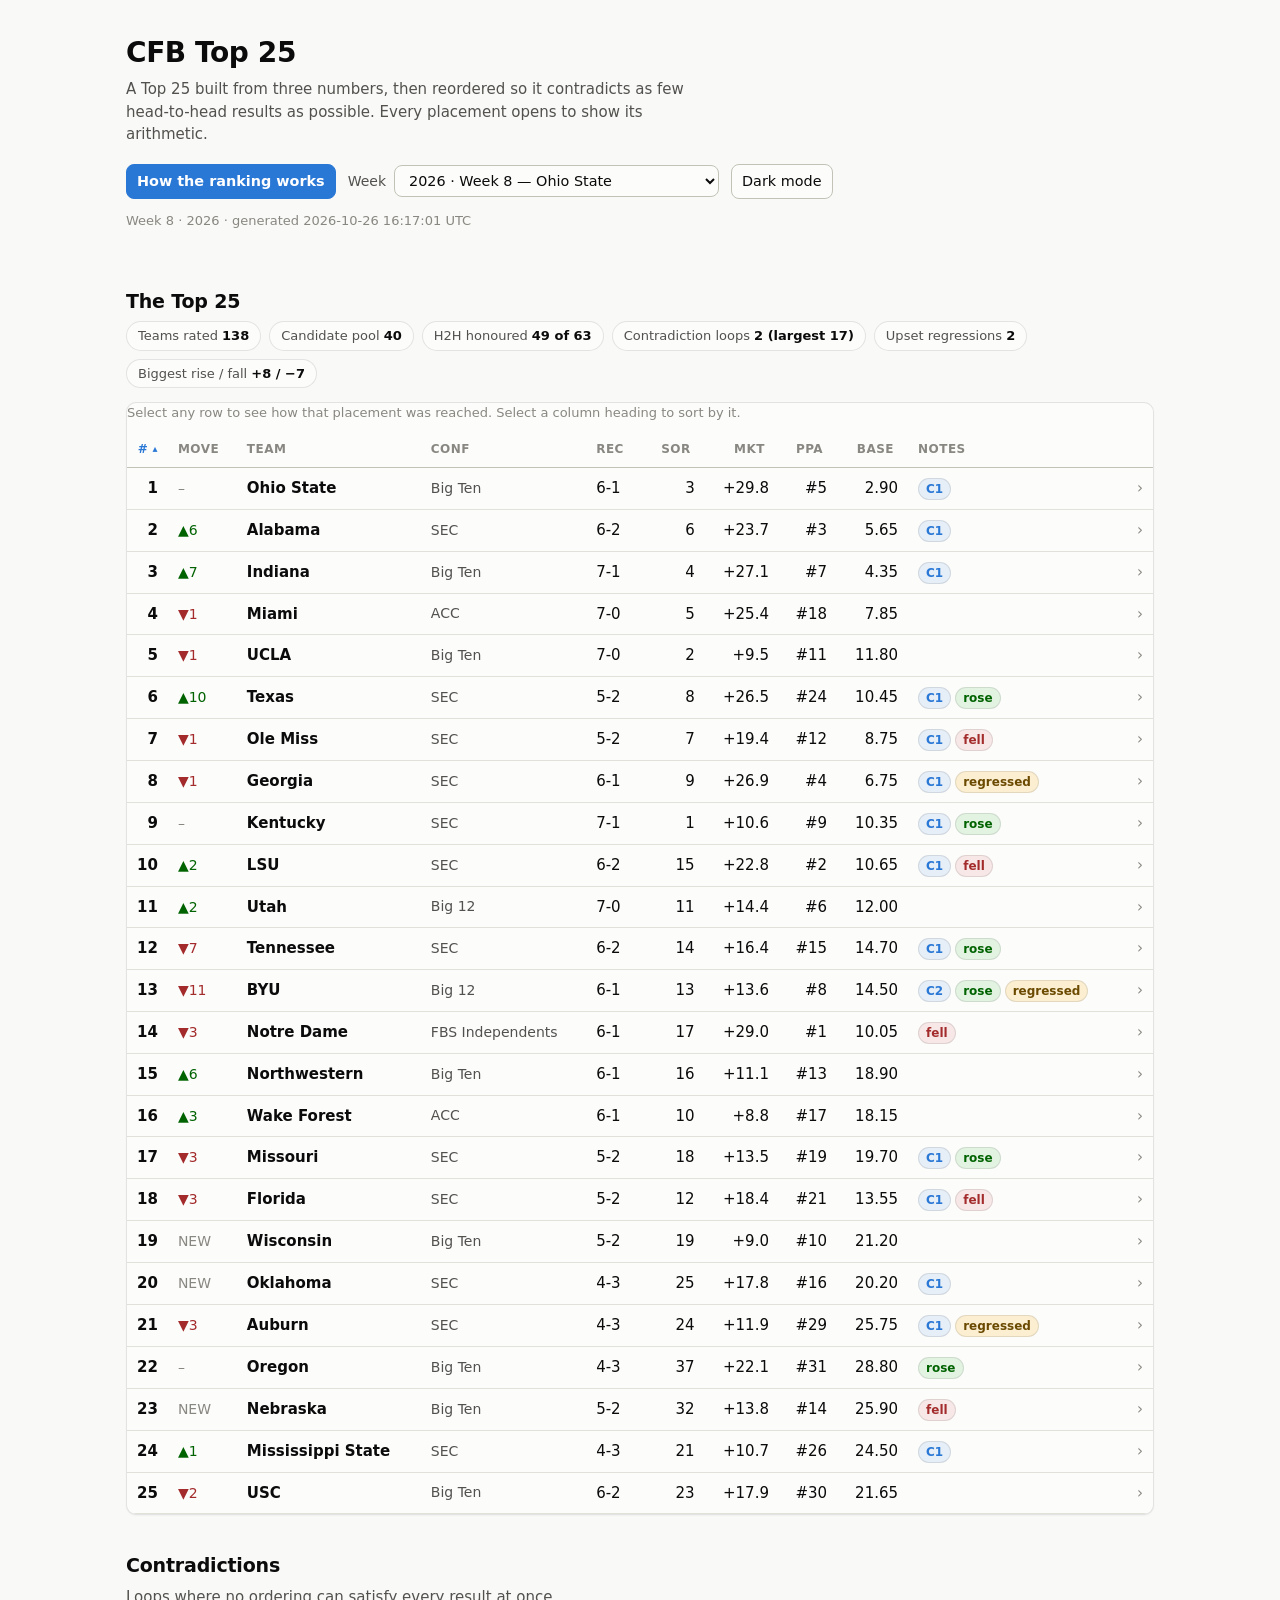
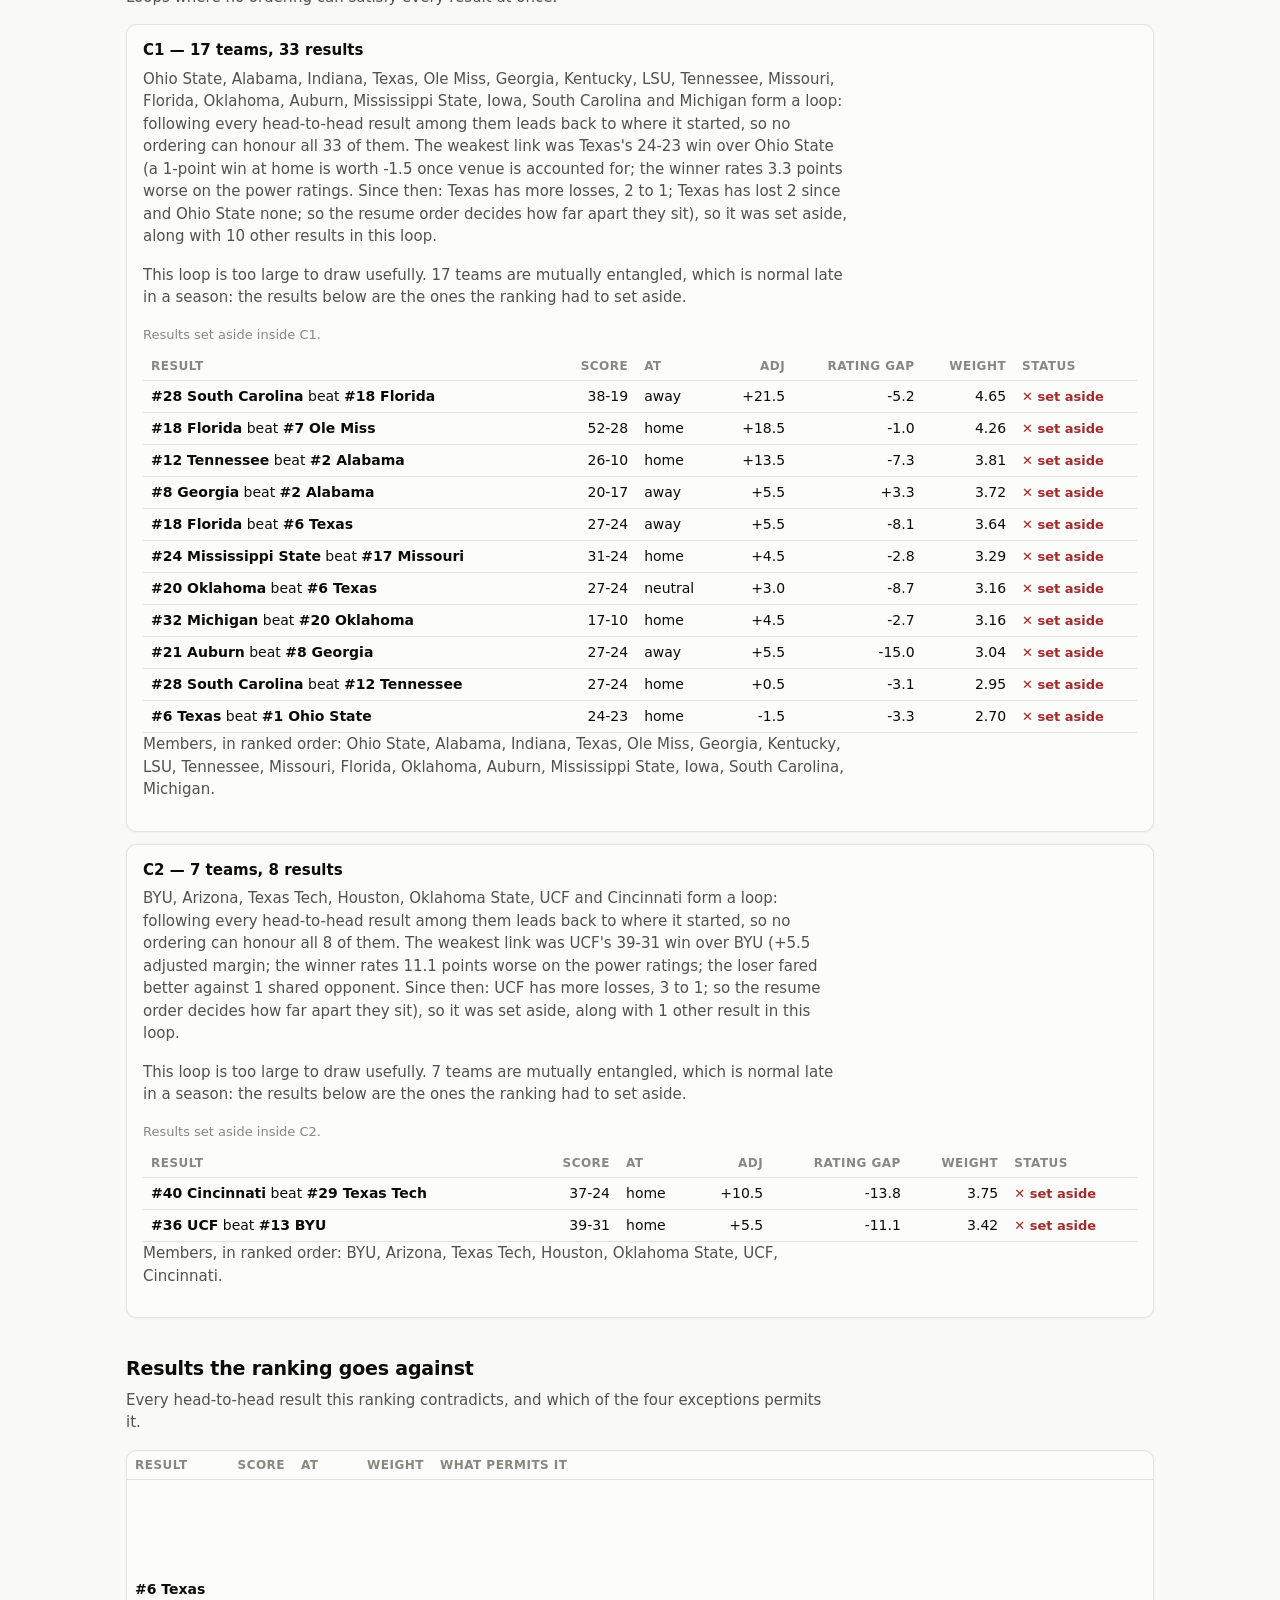
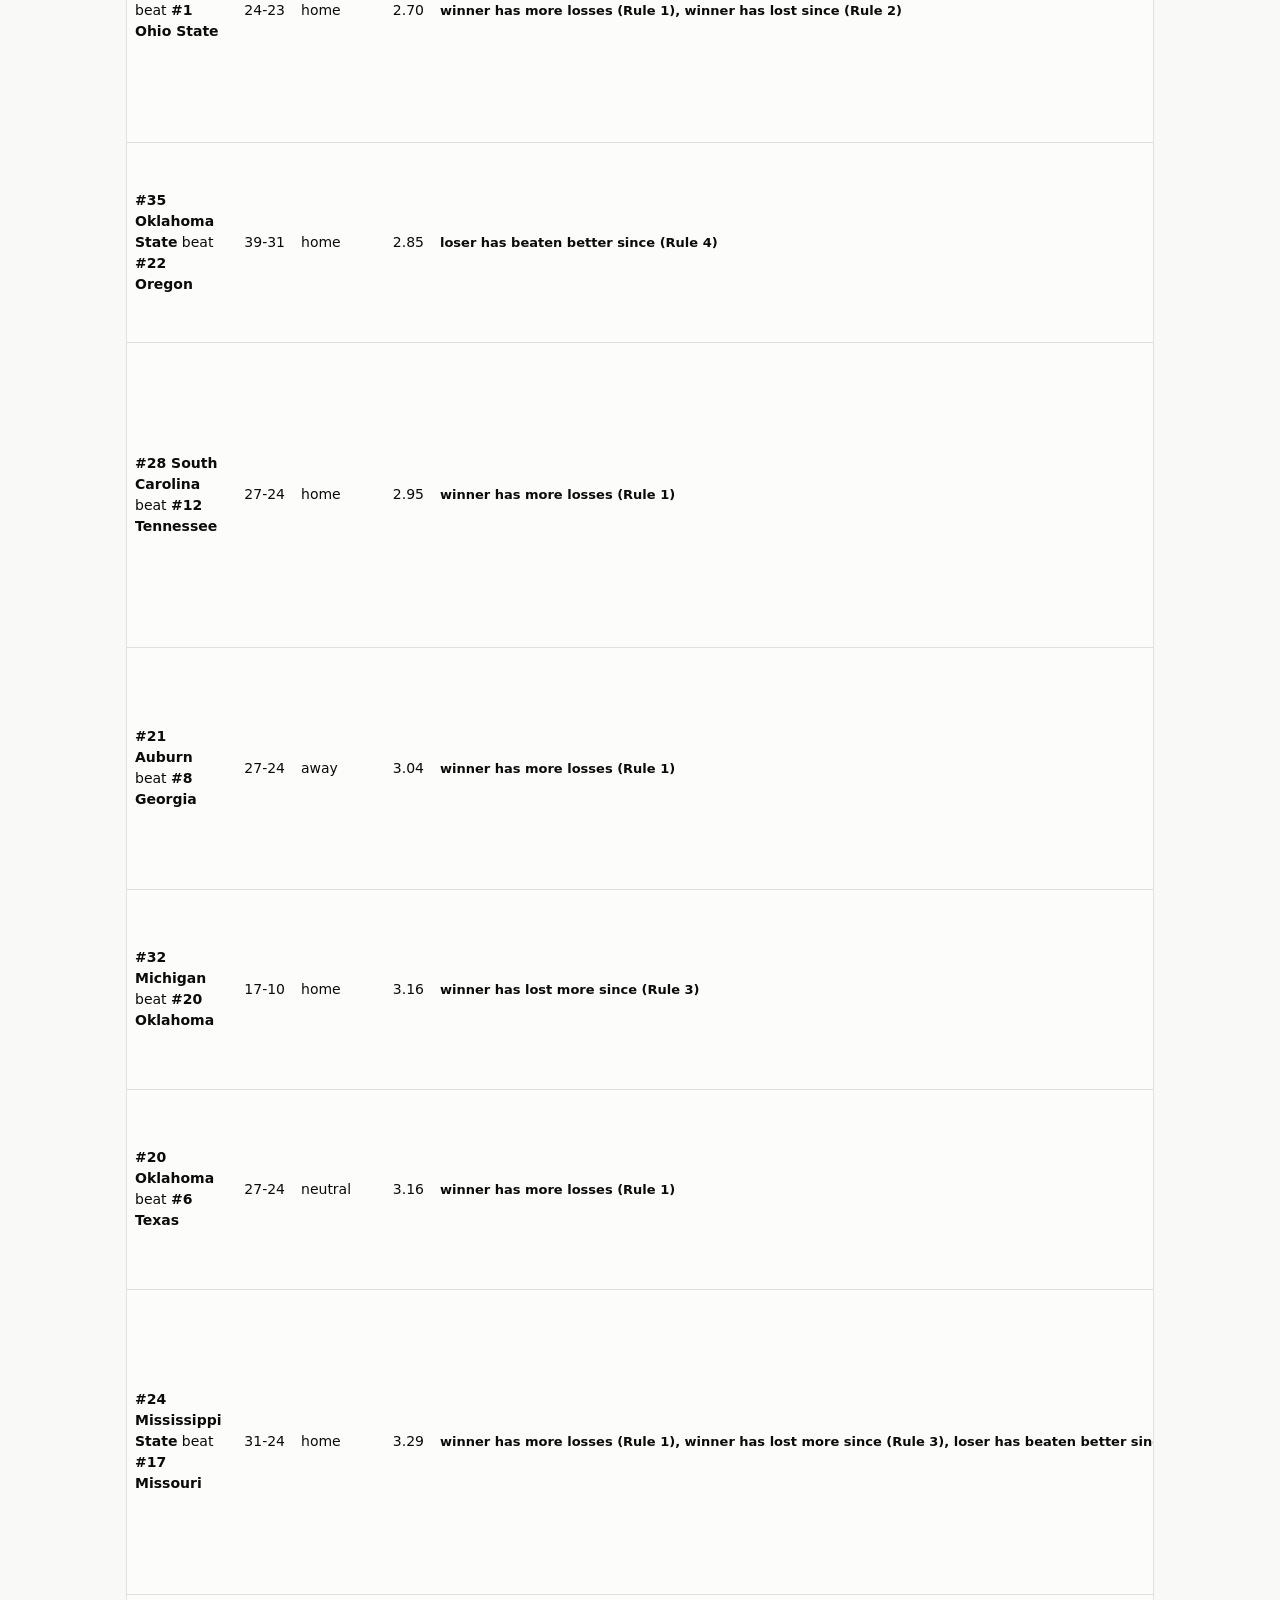
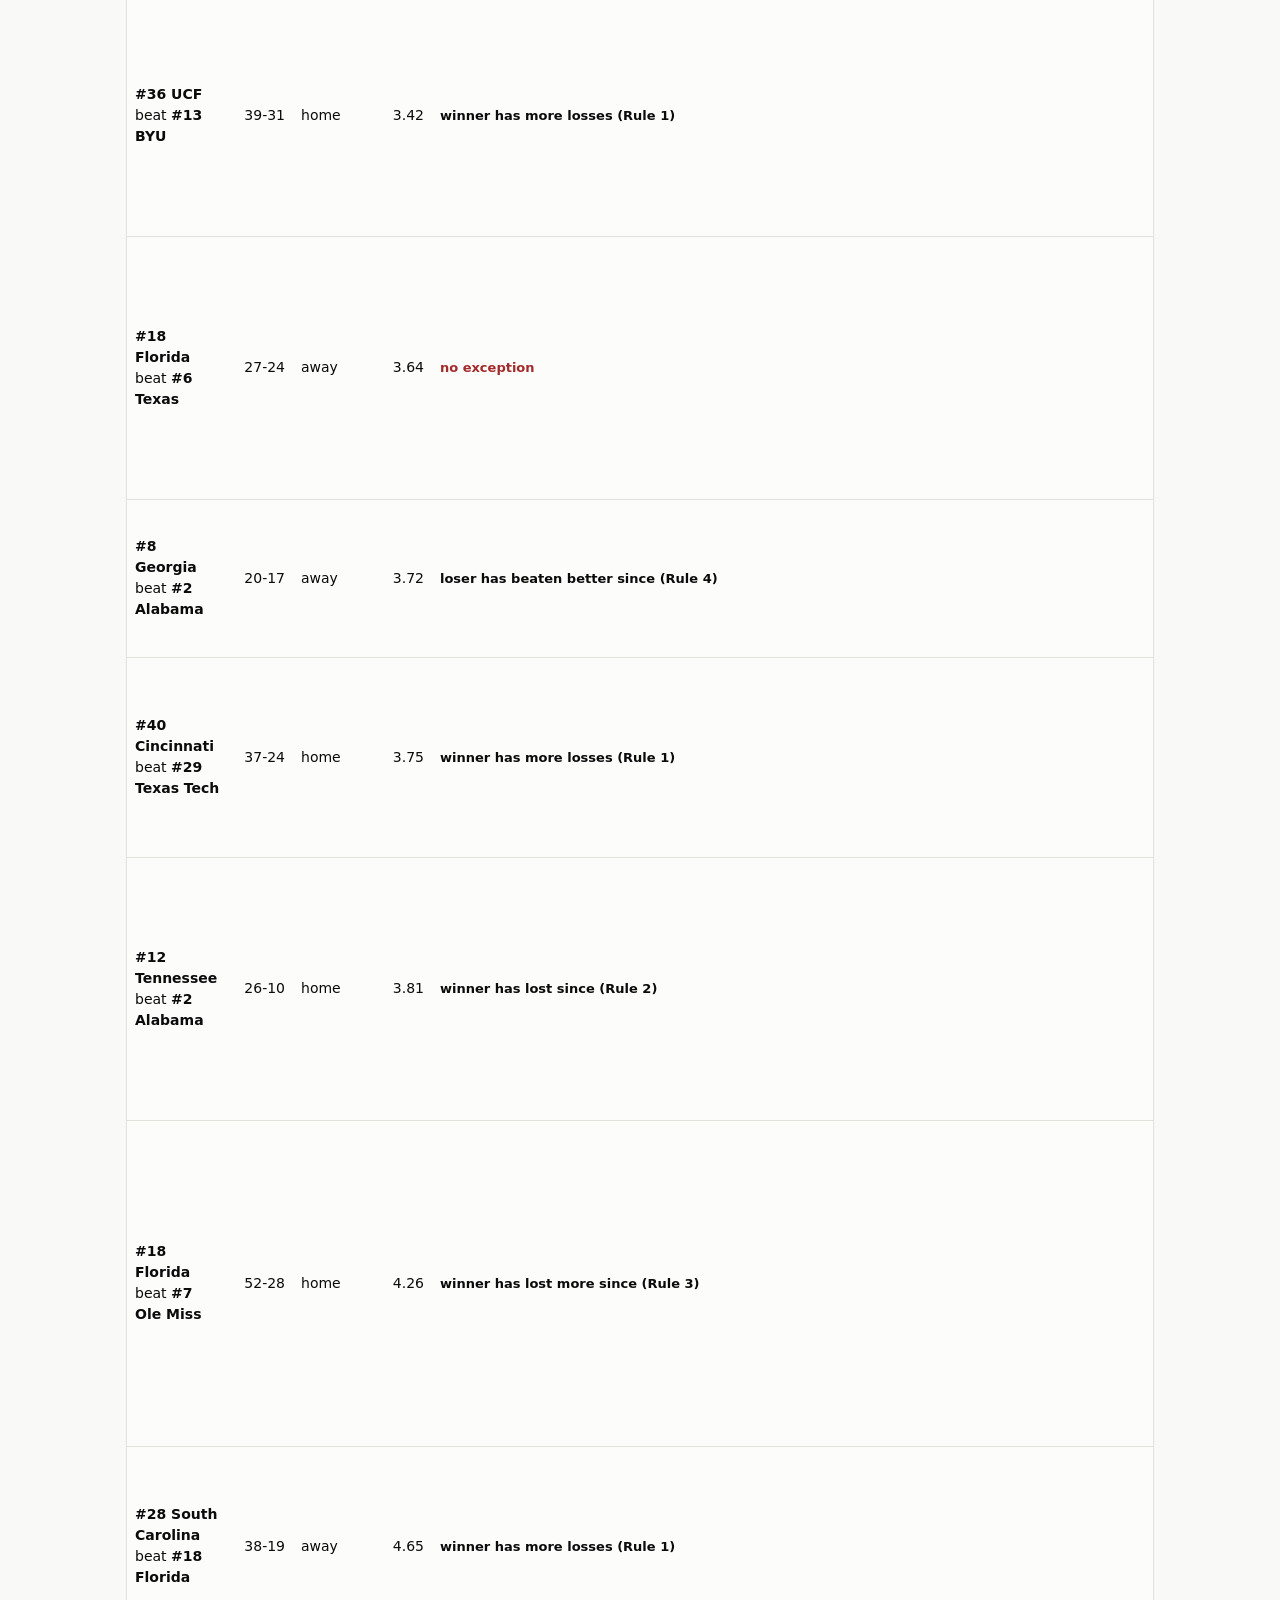
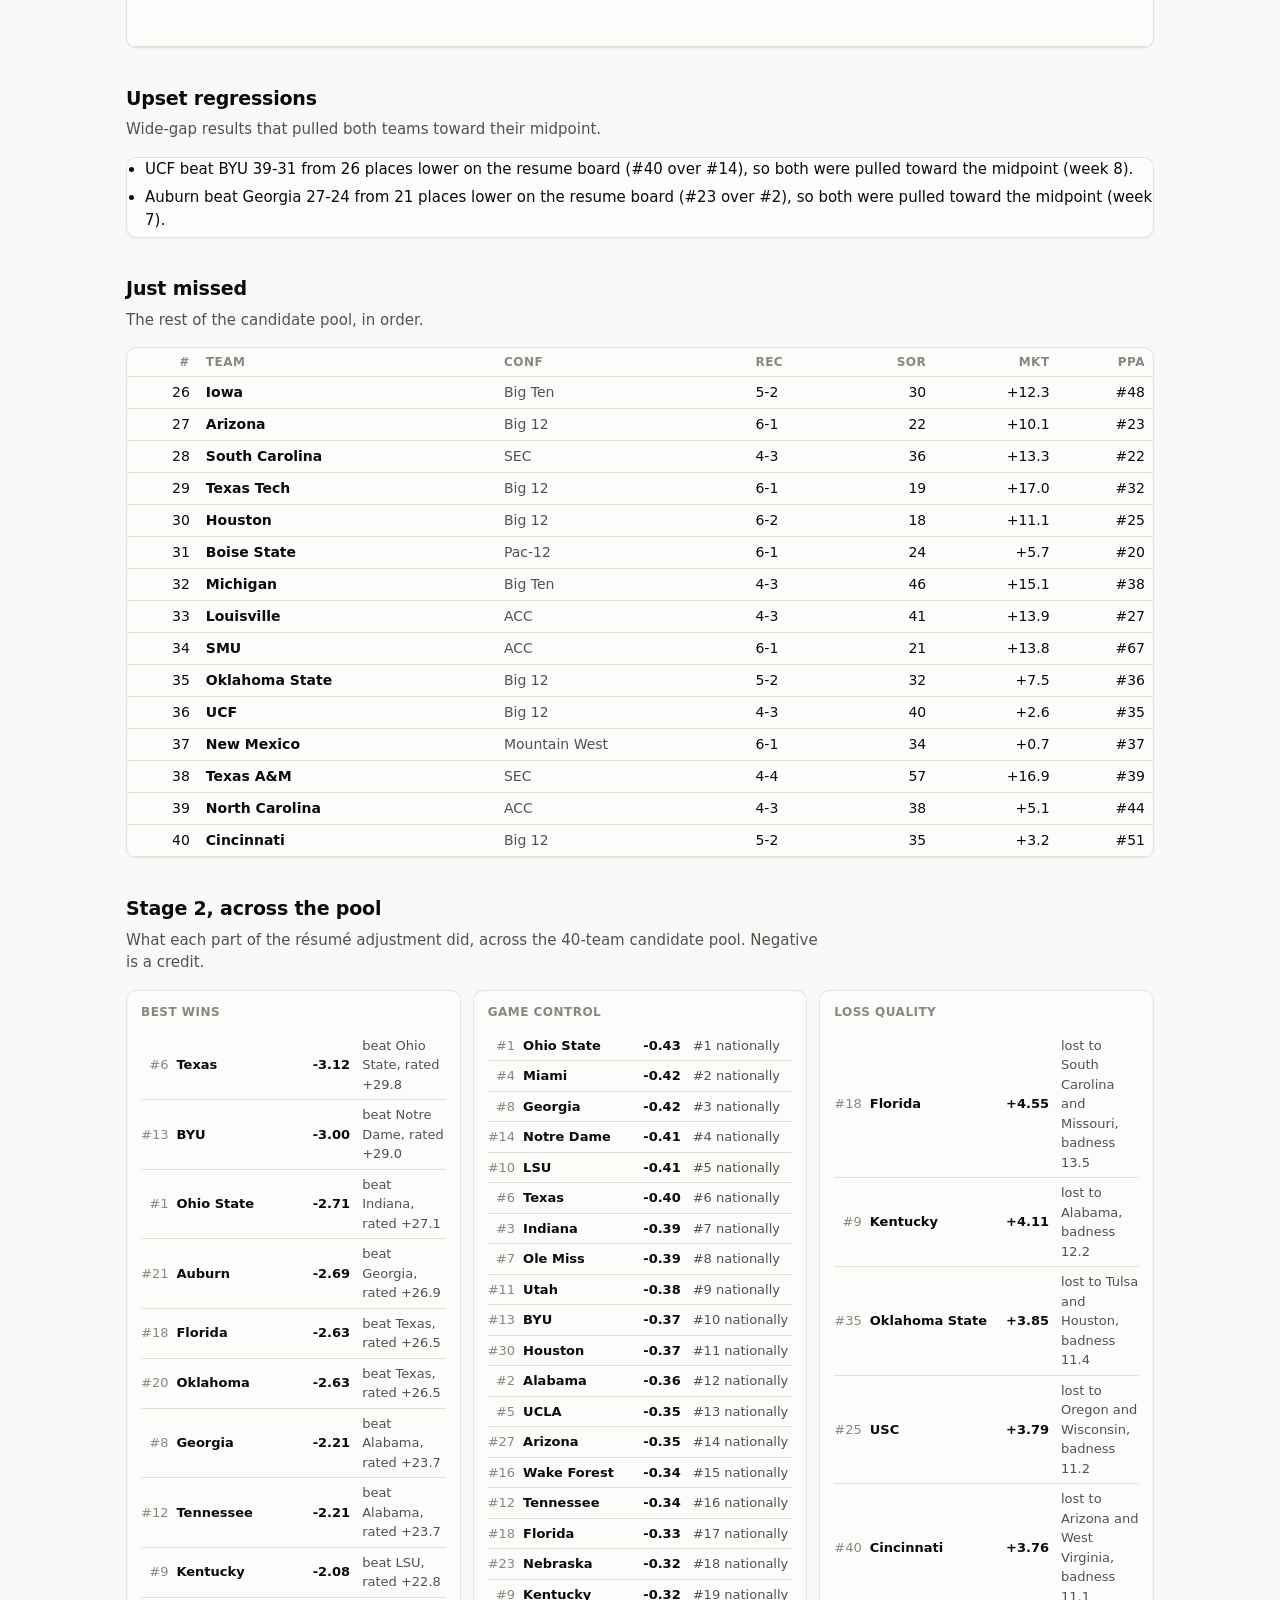
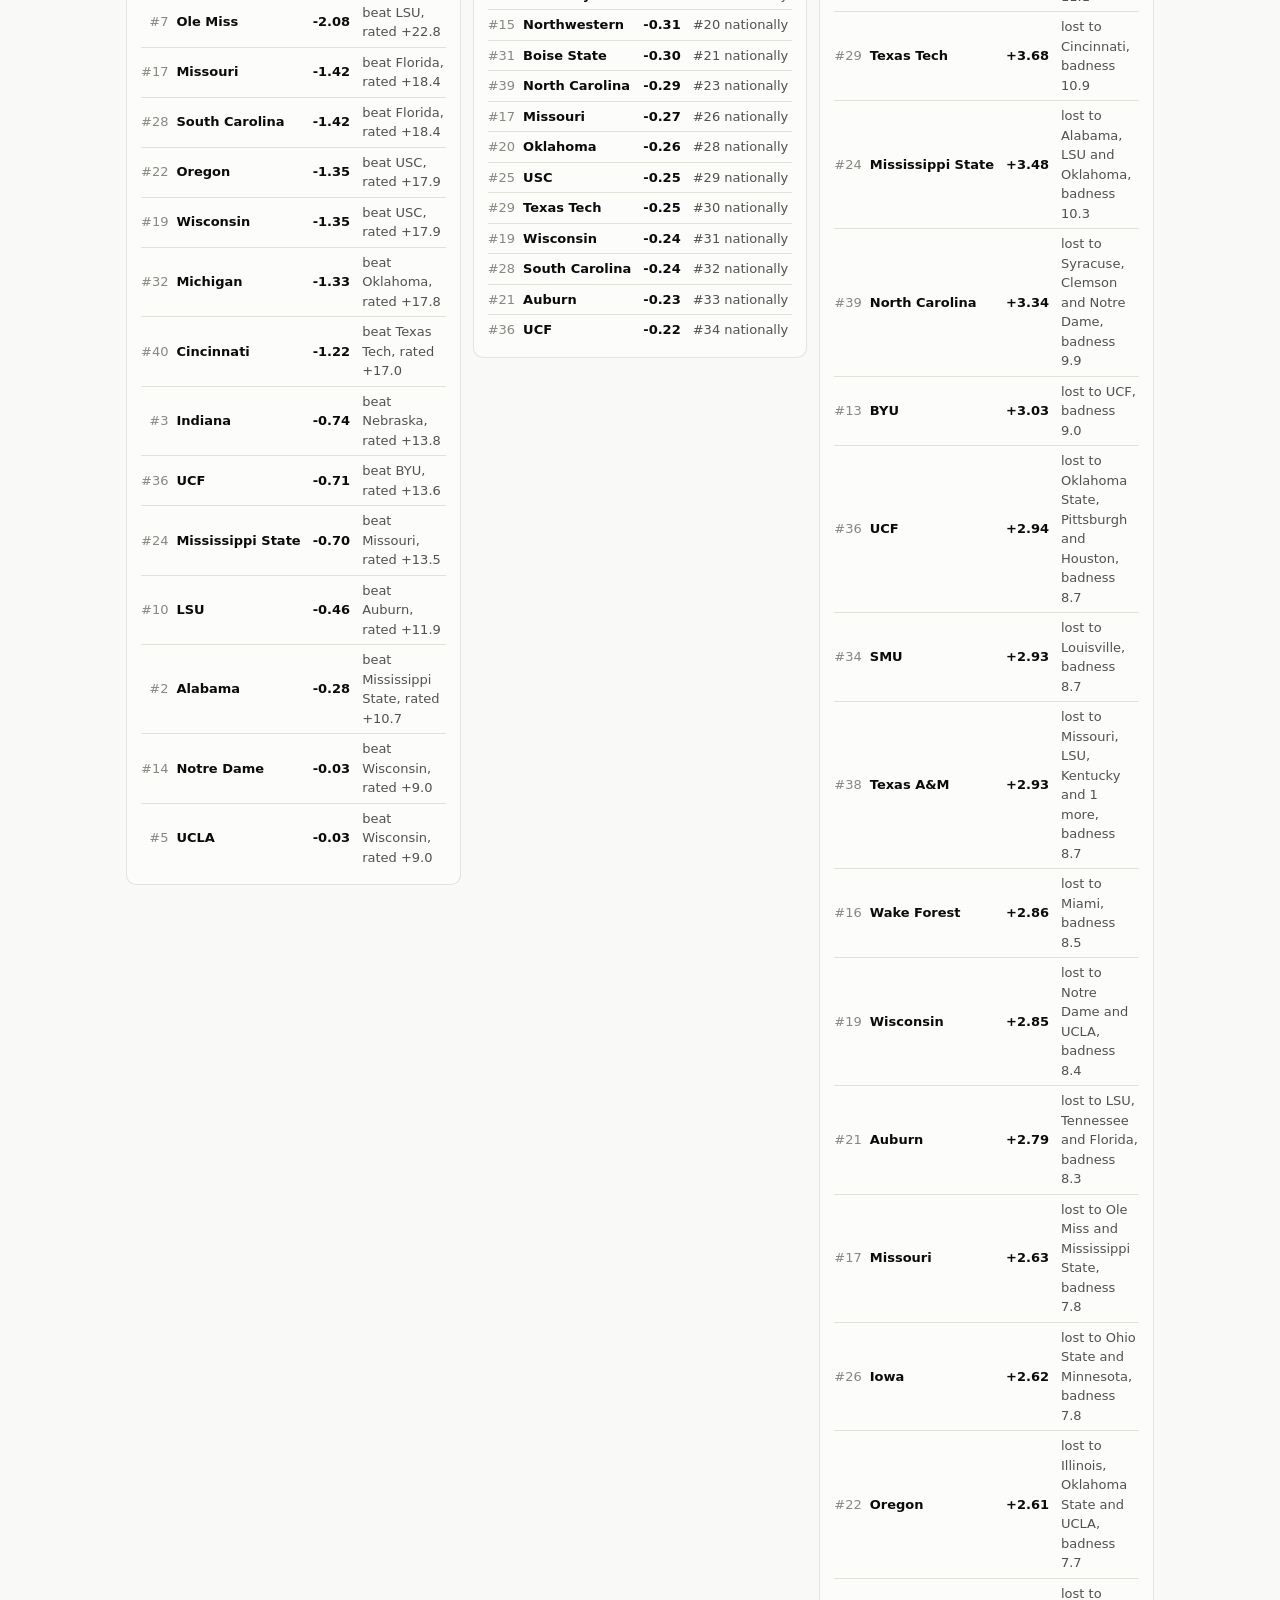
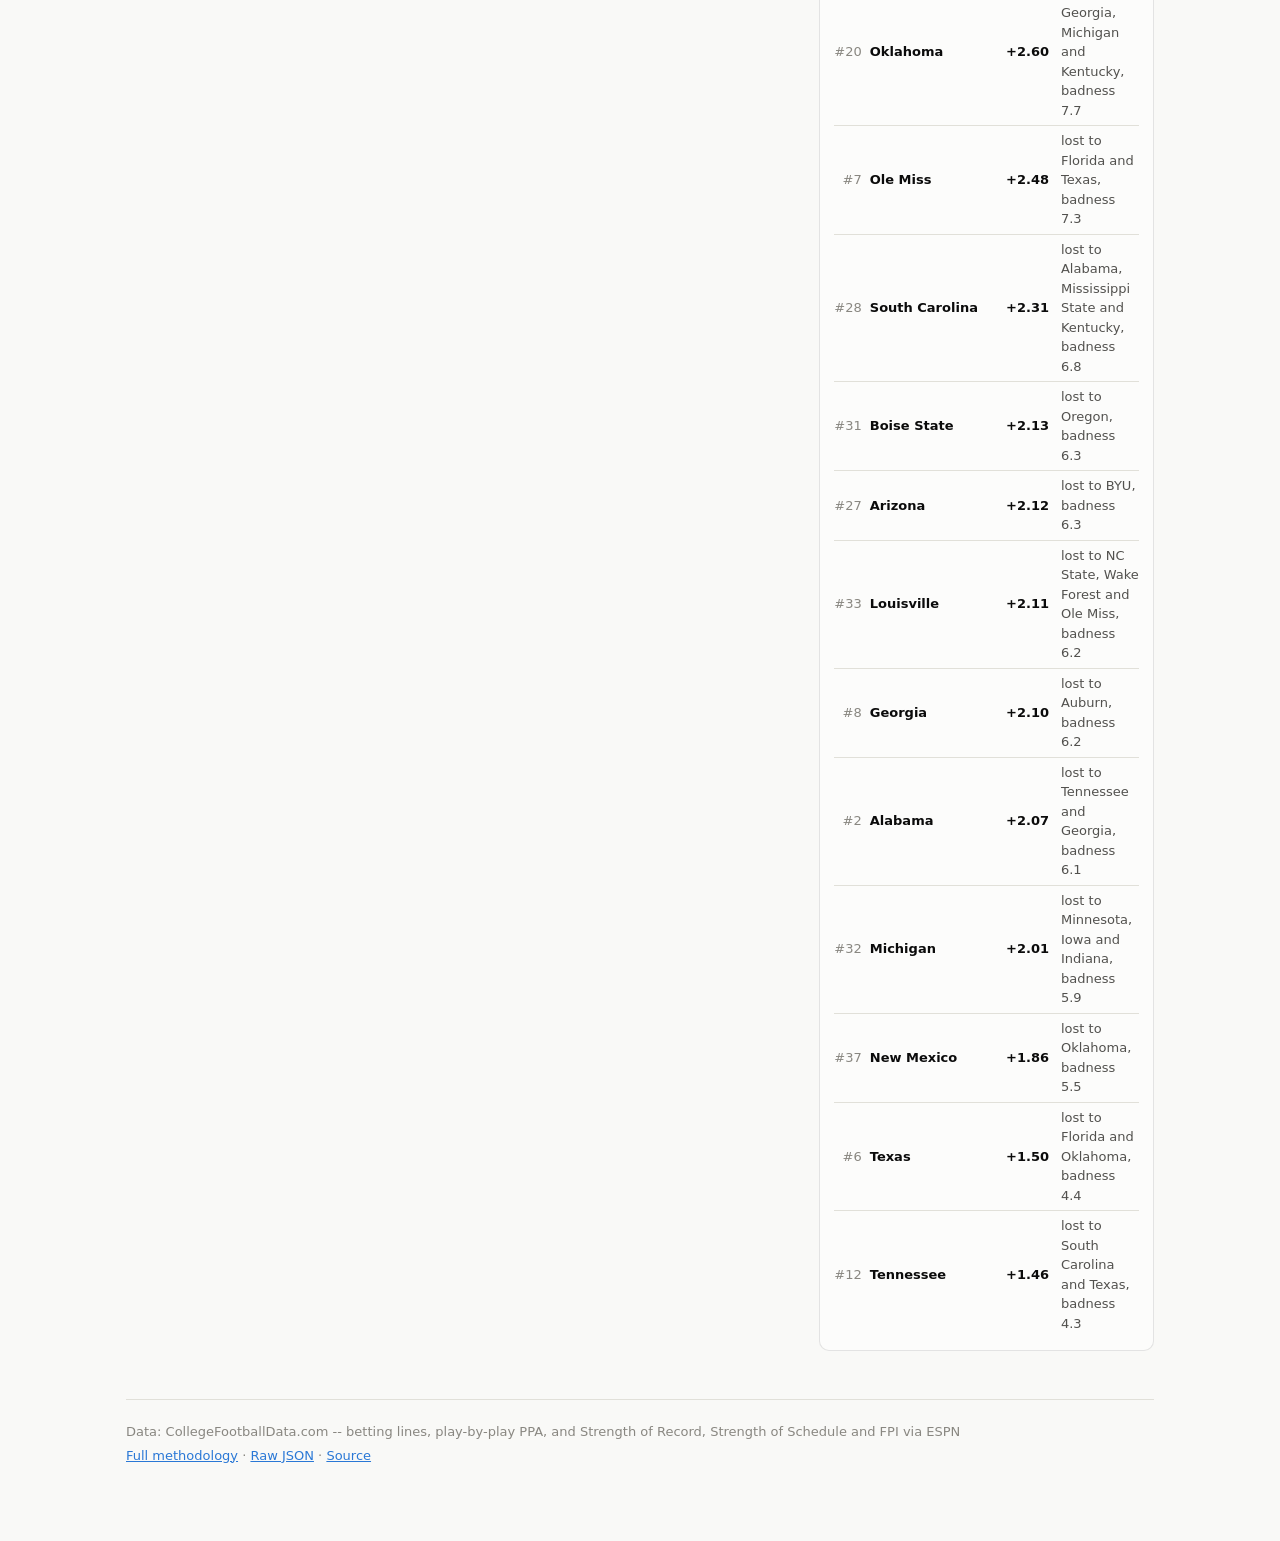
==== commit 22f3e9a0: "Rule 4's clock counts the winner's games, not the calendar Georgia beat Alabama 20-17 in Tuscaloosa " ====
--- a/docs/index.html
+++ b/docs/index.html
@@ -103,10 +103,12 @@
         <li><b>Rule 1</b> &mdash; it has more losses than you. Any gap.</li>
         <li><b>Rule 2</b> &mdash; it has lost since the game and you have not. Any gap.</li>
         <li><b>Rule 3</b> &mdash; it has lost more often since the game than you have. Any gap.</li>
-        <li class="rule-note">Rules 2 and 3 need you to have <b>played</b> since. A bye
-          week is not surviving, so sitting one out earns nothing.</li>
-        <li><b>Rule 4</b> &mdash; you have been beating better teams than it has, and at
-          least two weeks have passed. Capped, and the cap grows the longer it stays true.</li>
+        <li class="rule-note">A bye counts for nothing either way. Rules 2 and 3 need you
+          to have <b>played</b> since &mdash; sitting one out is not surviving &mdash; and
+          rule 4 counts games, not weeks, so a week it was never offered does not widen
+          your gap.</li>
+        <li><b>Rule 4</b> &mdash; you have been beating better teams than it has, and it
+          has played at least twice since. Capped, and the cap grows the more it plays.</li>
       </ul>
       <p class="lede">
         Nothing else counts. Rules 1 to 3 let the r&eacute;sum&eacute; decide how far apart
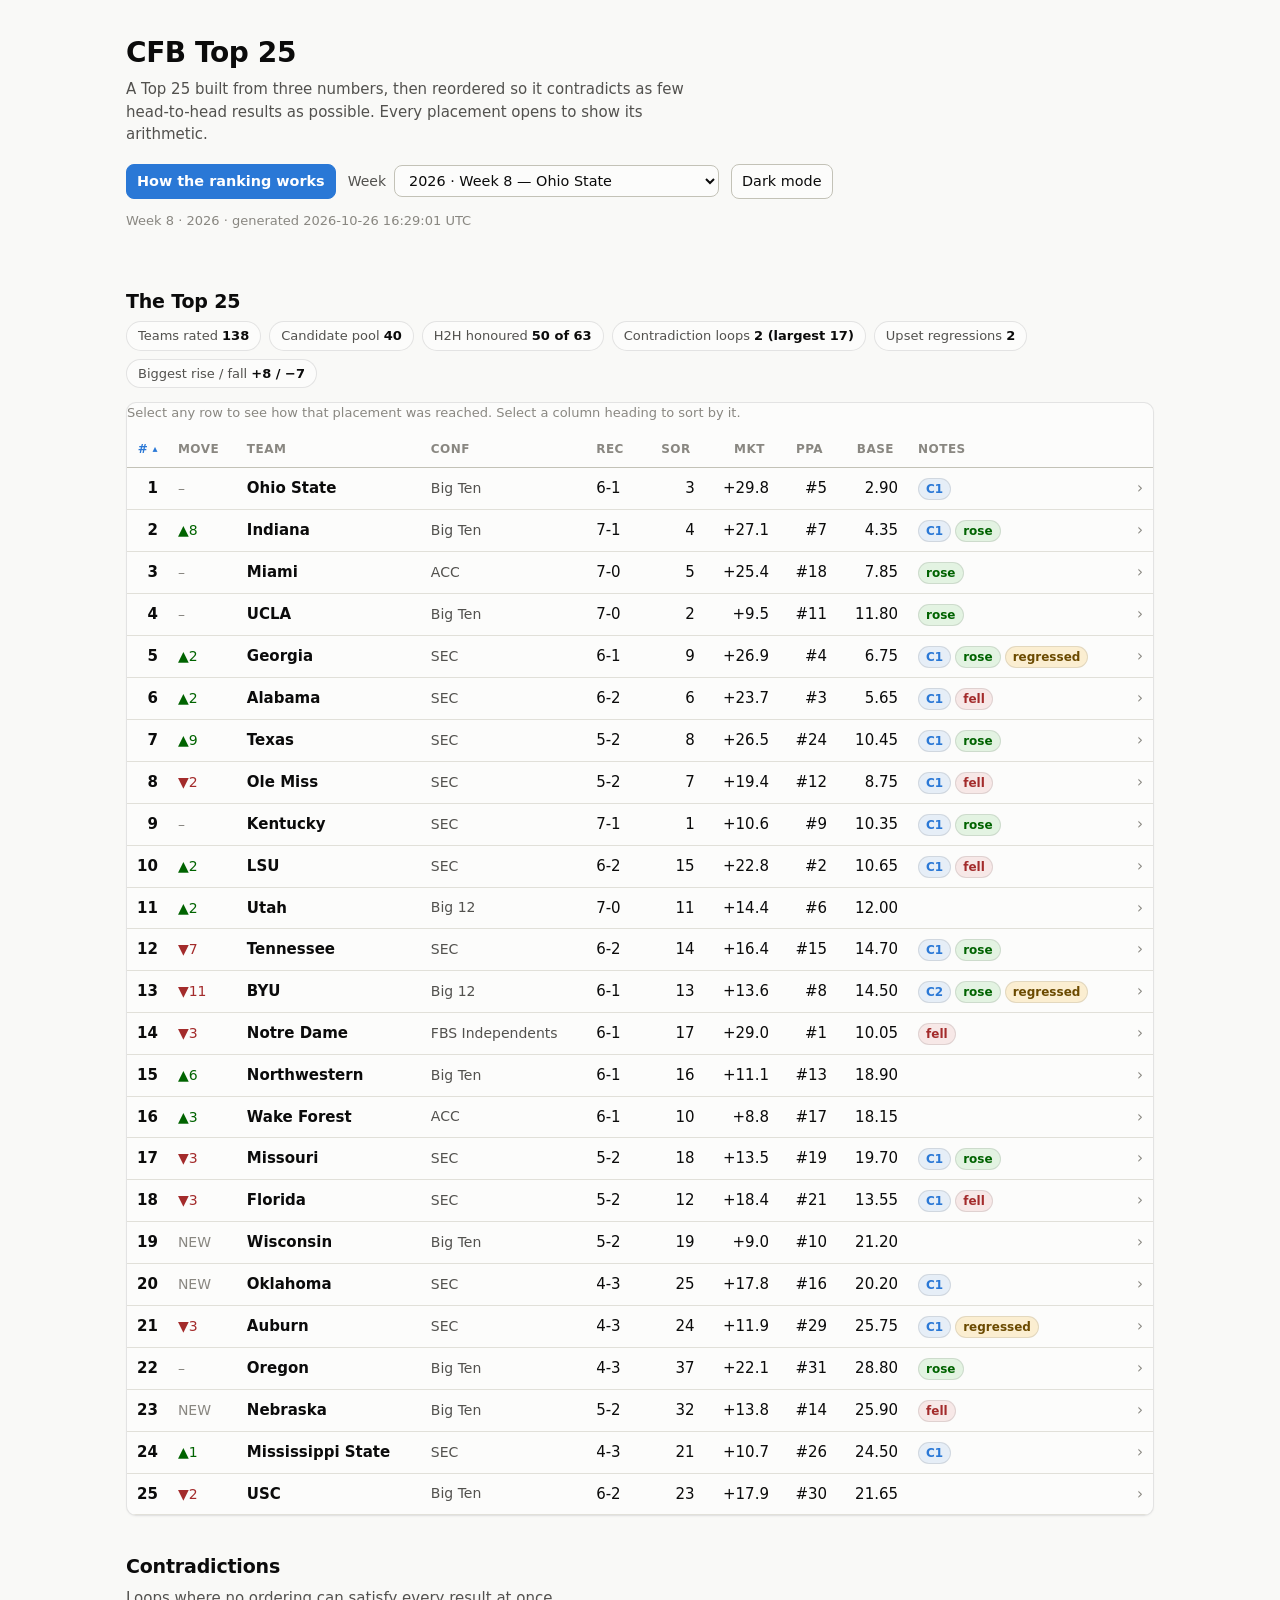
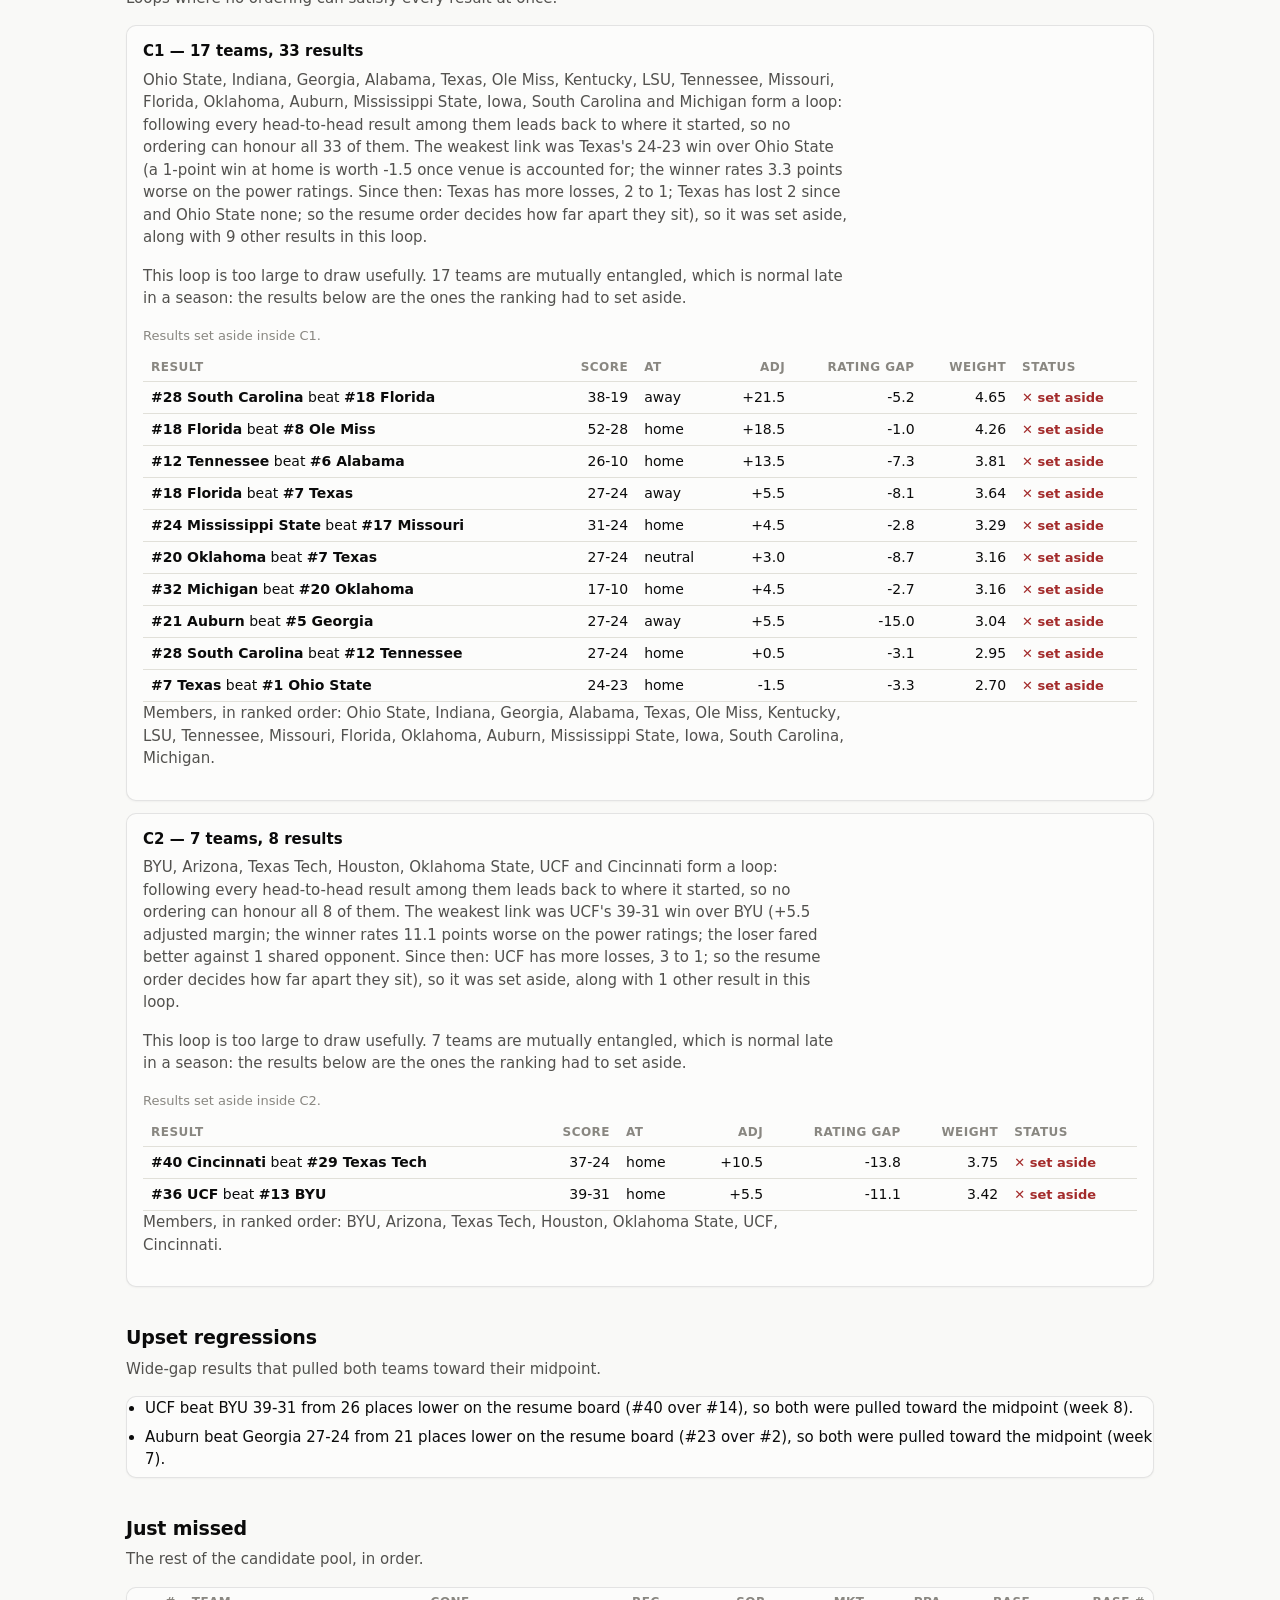
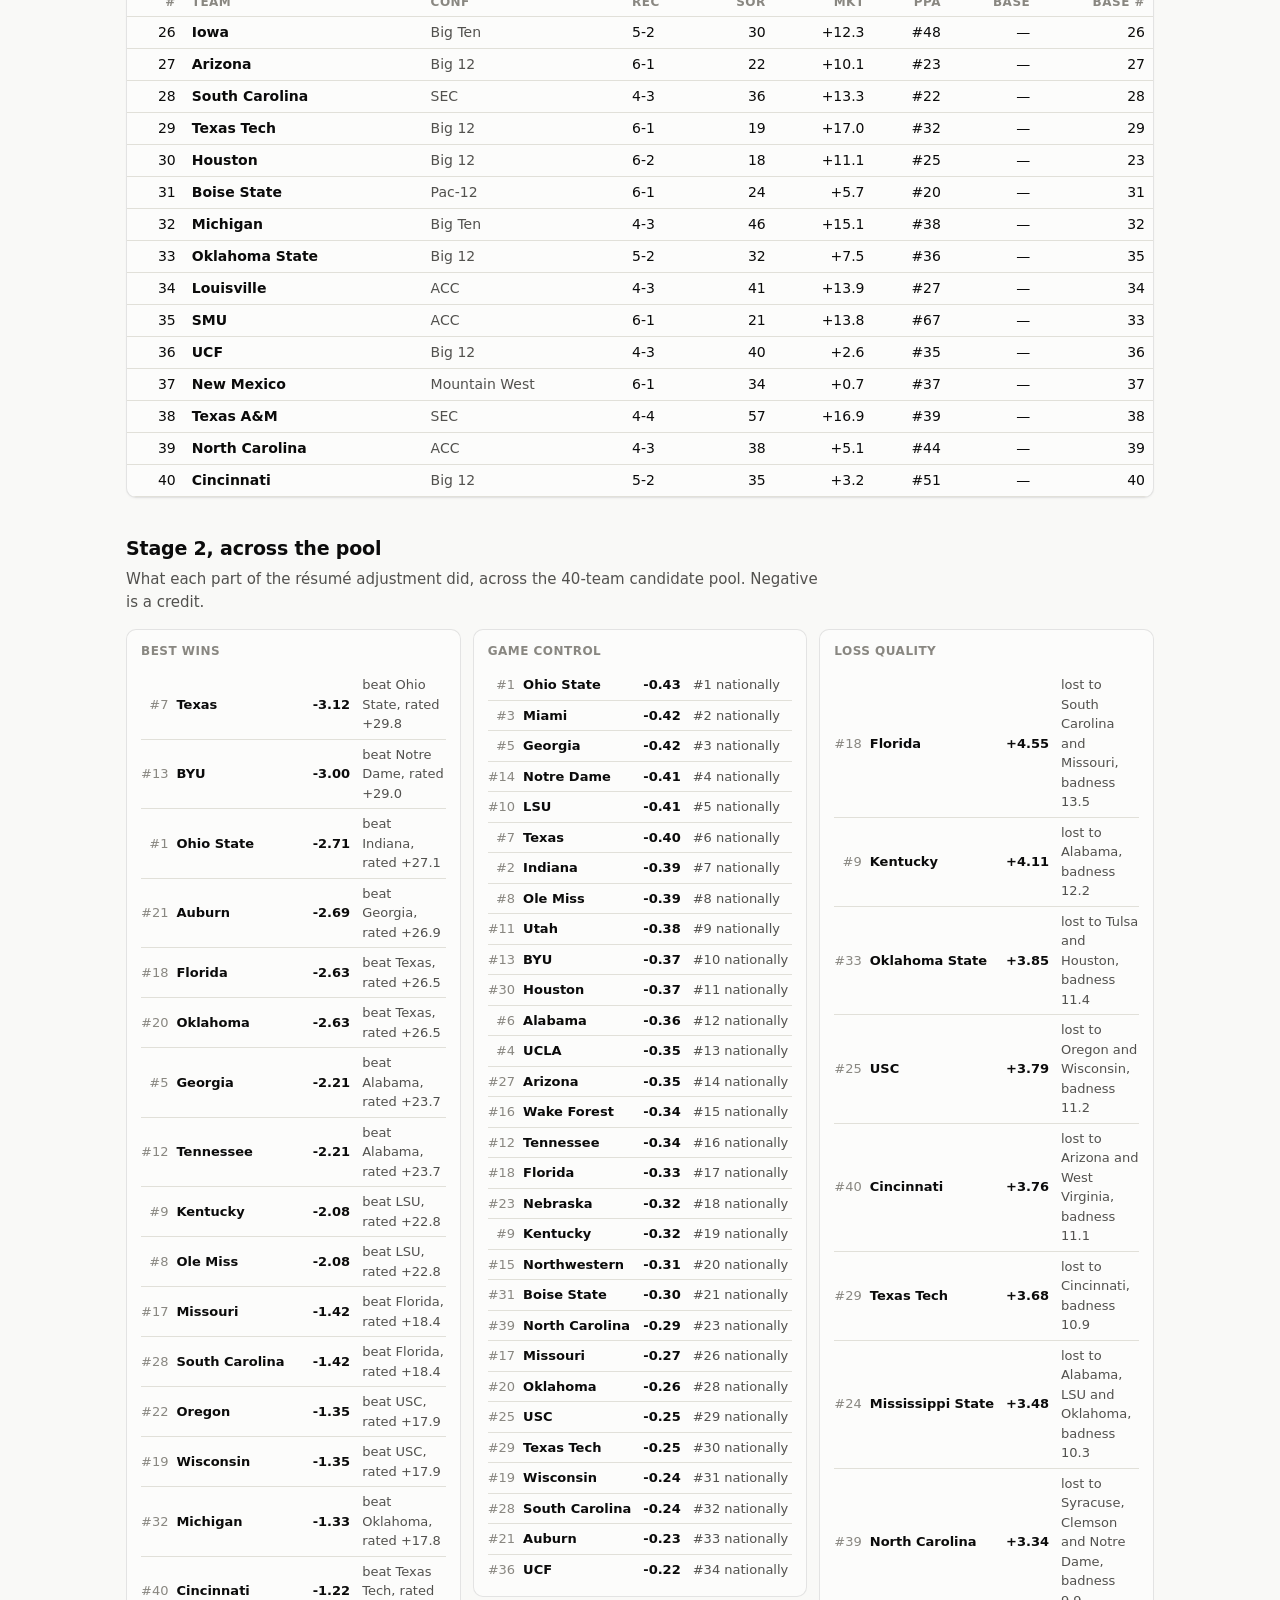
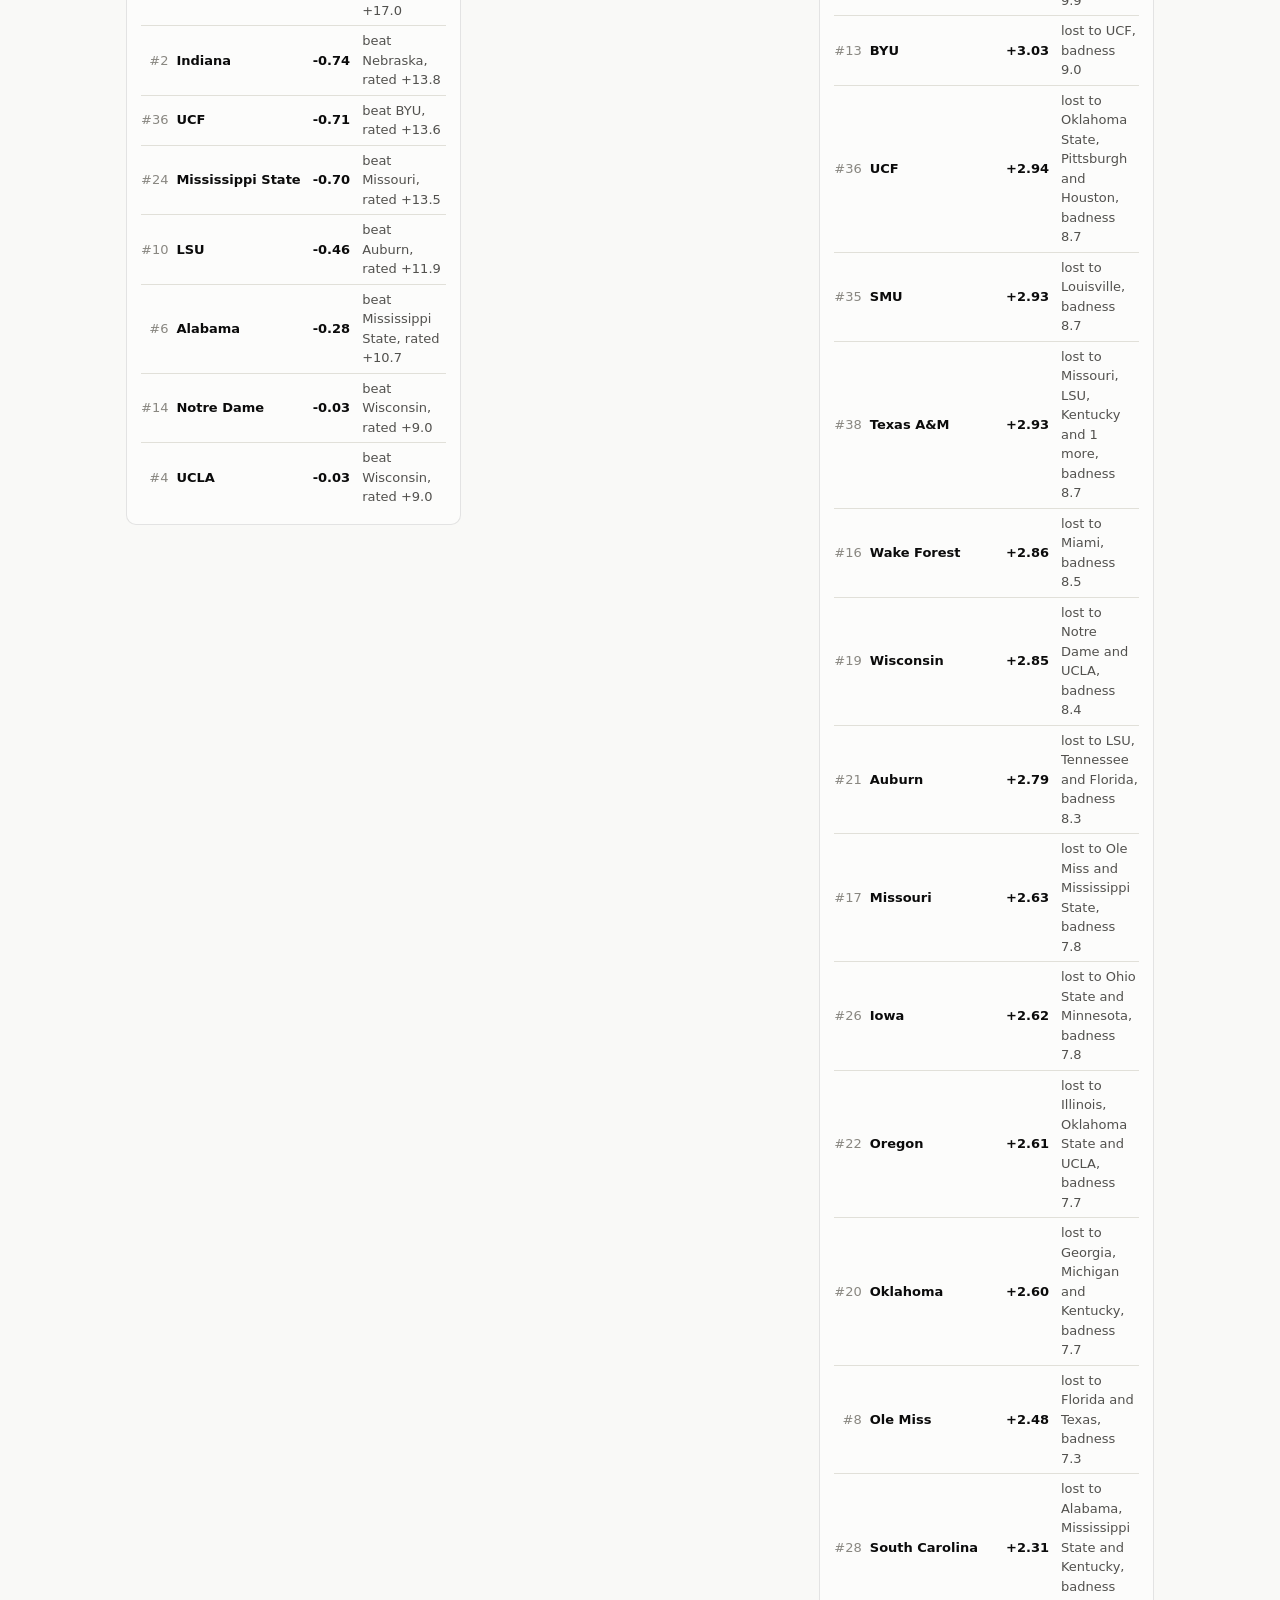
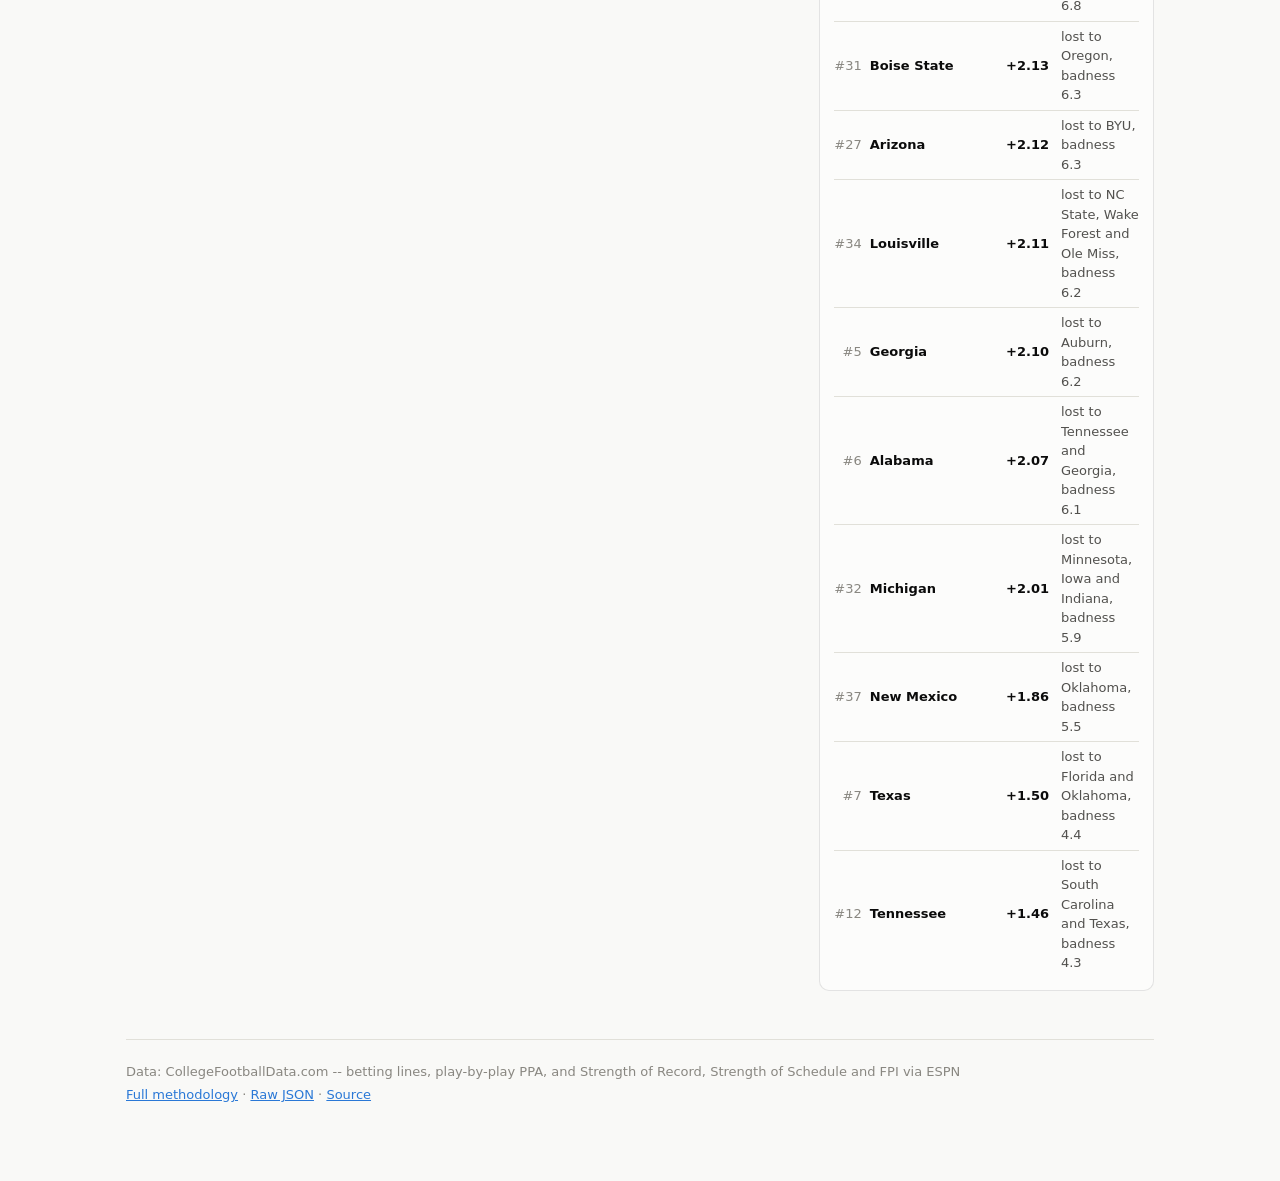
==== commit 162b915f: "Just missed carries its base numbers; drop the overridden-results section ## Why a 6-1 team is out a" ====
--- a/docs/index.html
+++ b/docs/index.html
@@ -5,7 +5,7 @@
 <meta name="viewport" content="width=device-width, initial-scale=1">
 <title>CFB Top 25</title>
 <meta name="description" content="A college football Top 25 built from Strength of Record, the betting market's neutral-field ratings, opponent-adjusted play-by-play and head-to-head results, with every placement explained.">
-<link rel="stylesheet" href="assets/style.css?v=998b4f45">
+<link rel="stylesheet" href="assets/style.css?v=ecfea42f">
 <link rel="icon" href="data:image/svg+xml,%3Csvg xmlns='http://www.w3.org/2000/svg' viewBox='0 0 32 32'%3E%3Ctext y='26' font-size='26'%3E%F0%9F%8F%88%3C/text%3E%3C/svg%3E">
 </head>
 <body>
@@ -116,9 +116,9 @@
         toward each other rather than one being dragged to the other.
       </p>
       <p class="lede">
-        Results it still contradicts are listed on the page, and every team&rsquo;s own card
-        names the rule by number, because &ldquo;my team beat them and is ranked below
-        them&rdquo; deserves a real answer.
+        Where it does go against a result, that team&rsquo;s own card names the rule by
+        number, because &ldquo;my team beat them and is ranked below them&rdquo; deserves
+        a real answer.
       </p>
 
       <p class="lede">
@@ -165,15 +165,6 @@
       <div id="cycles"></div>
     </section>
 
-    <section id="overridden">
-      <h2>Results the ranking goes against</h2>
-      <p class="lede">
-        Every head-to-head result this ranking contradicts, and which of the four
-        exceptions permits it.
-      </p>
-      <div class="card"><div id="overridden-list"></div></div>
-    </section>
-
     <section id="regressions">
       <h2>Upset regressions</h2>
       <p class="lede">Wide-gap results that pulled both teams toward their midpoint.</p>
@@ -204,6 +195,6 @@
   </footer>
 
 </div>
-<script src="assets/app.js?v=5e5e2afb"></script>
+<script src="assets/app.js?v=e7948de8"></script>
 </body>
 </html>
--- a/docs/assets/style.css
+++ b/docs/assets/style.css
@@ -250,11 +250,6 @@
    should never appear beside an overridden result at all, so if it ever does, it
    is a bug and it is meant to look like one. */
 .muted { color: var(--ink-muted); font-weight: 400; }
-.state.rule-none { color: var(--critical-ink); }
-.state.rule-1,
-.state.rule-2,
-.state.rule-3,
-.state.rule-4 { color: var(--ink); font-weight: 600; }
 
 /* ---------- detail panel ---------- */
 tr.detail > td { background: var(--surface-2); padding: 0; border-bottom: 1px solid var(--rule-strong); }
